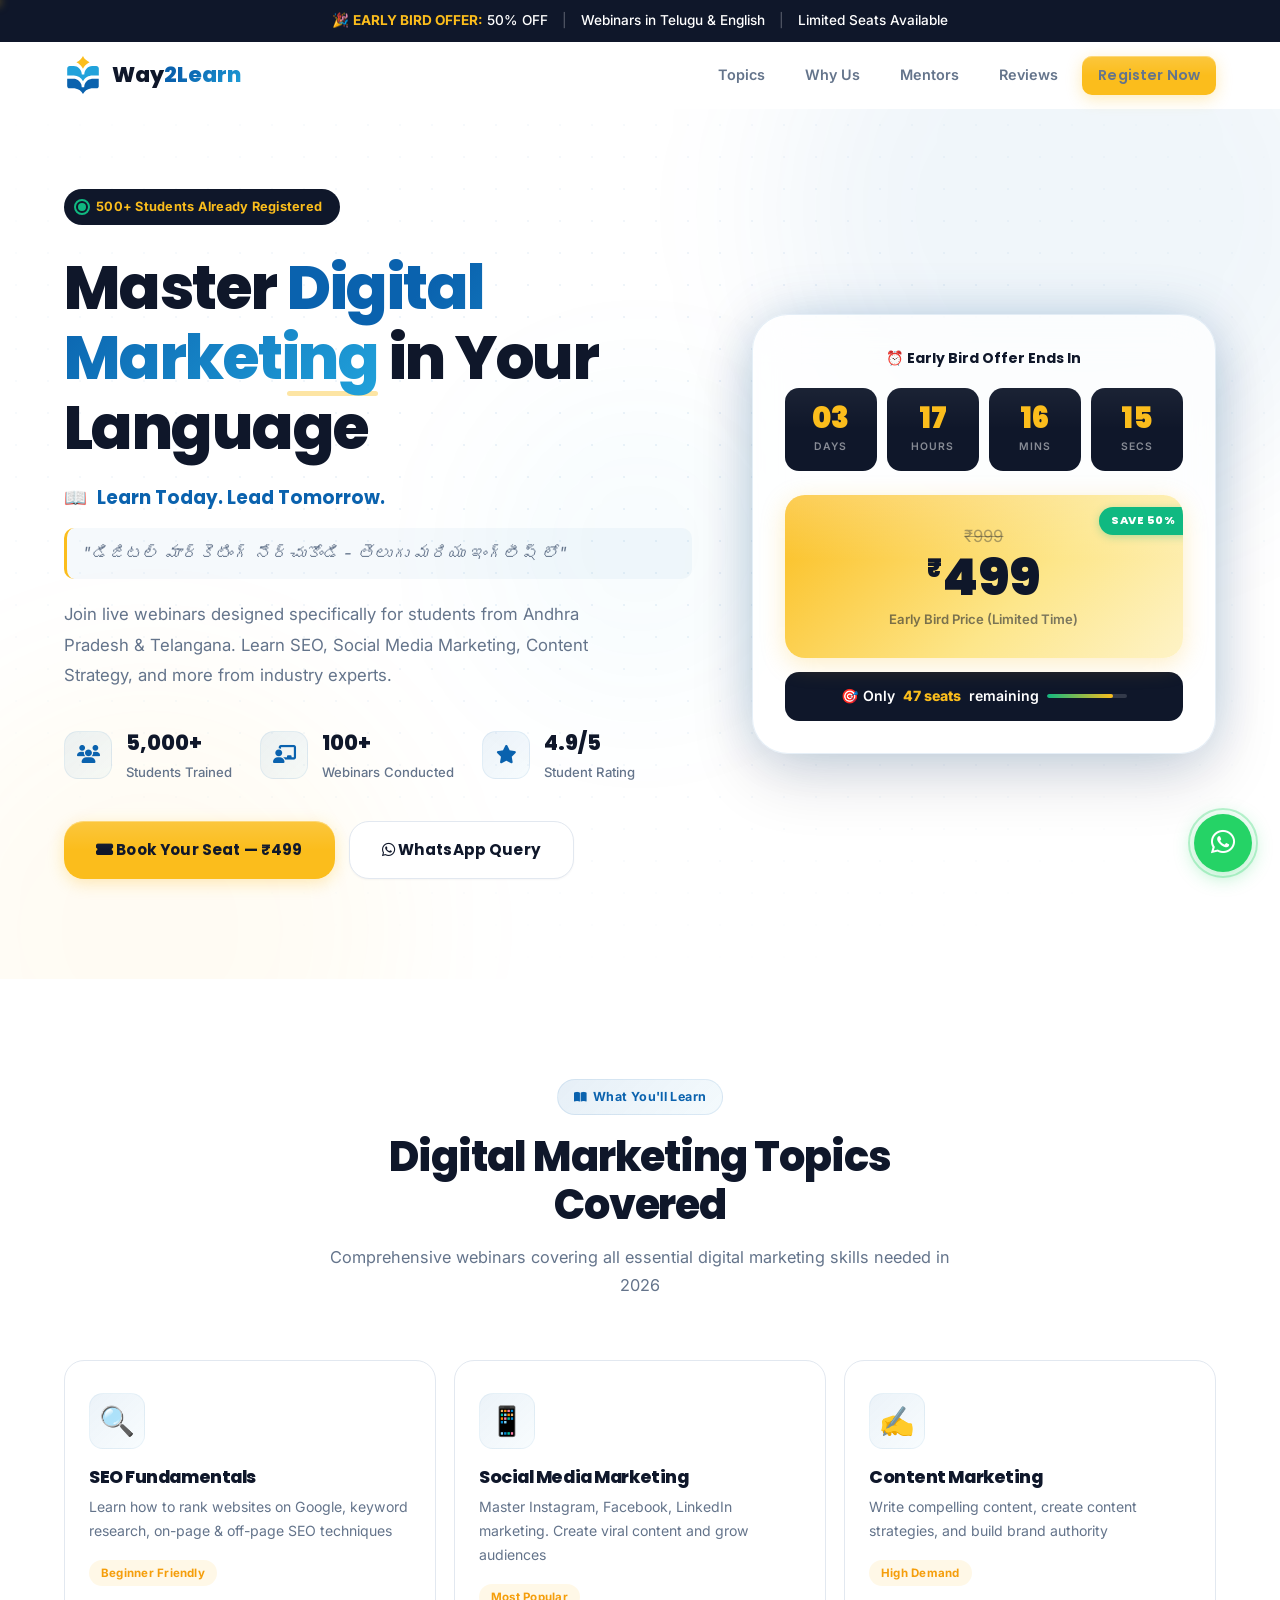
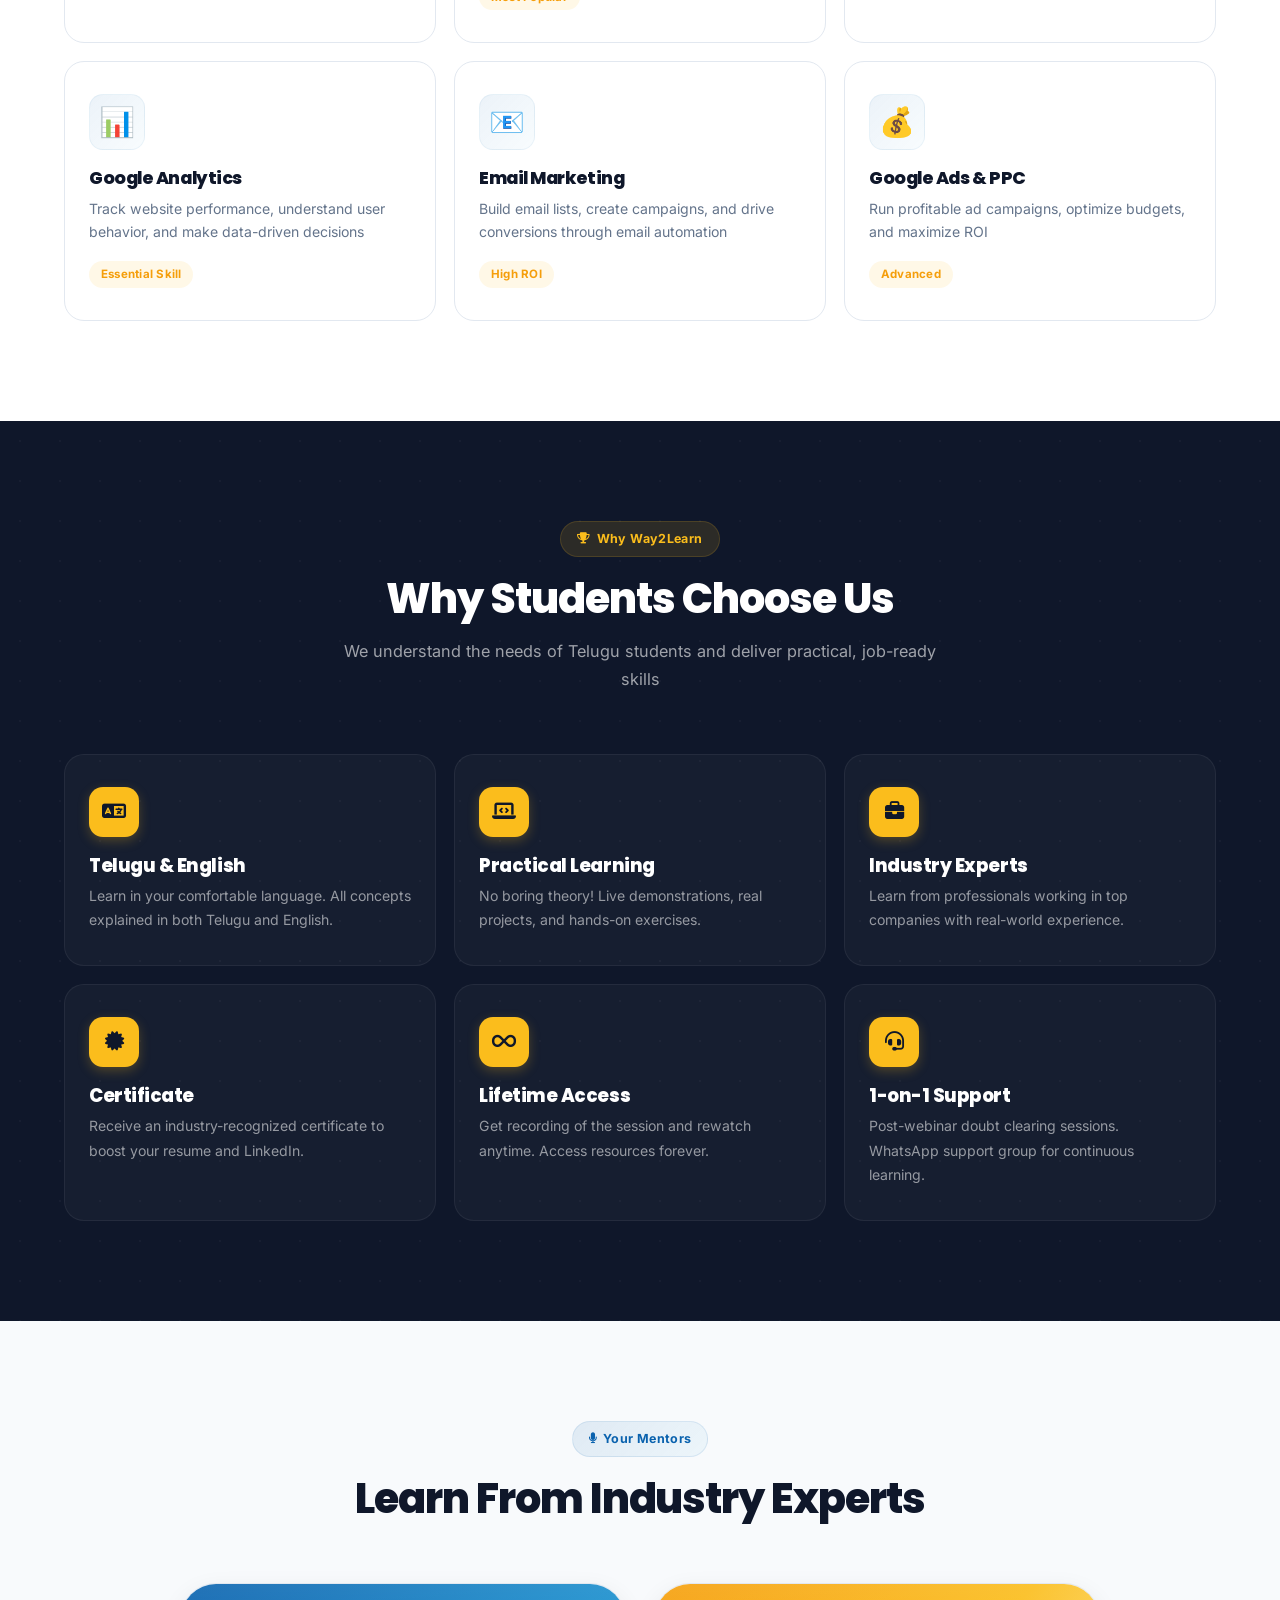
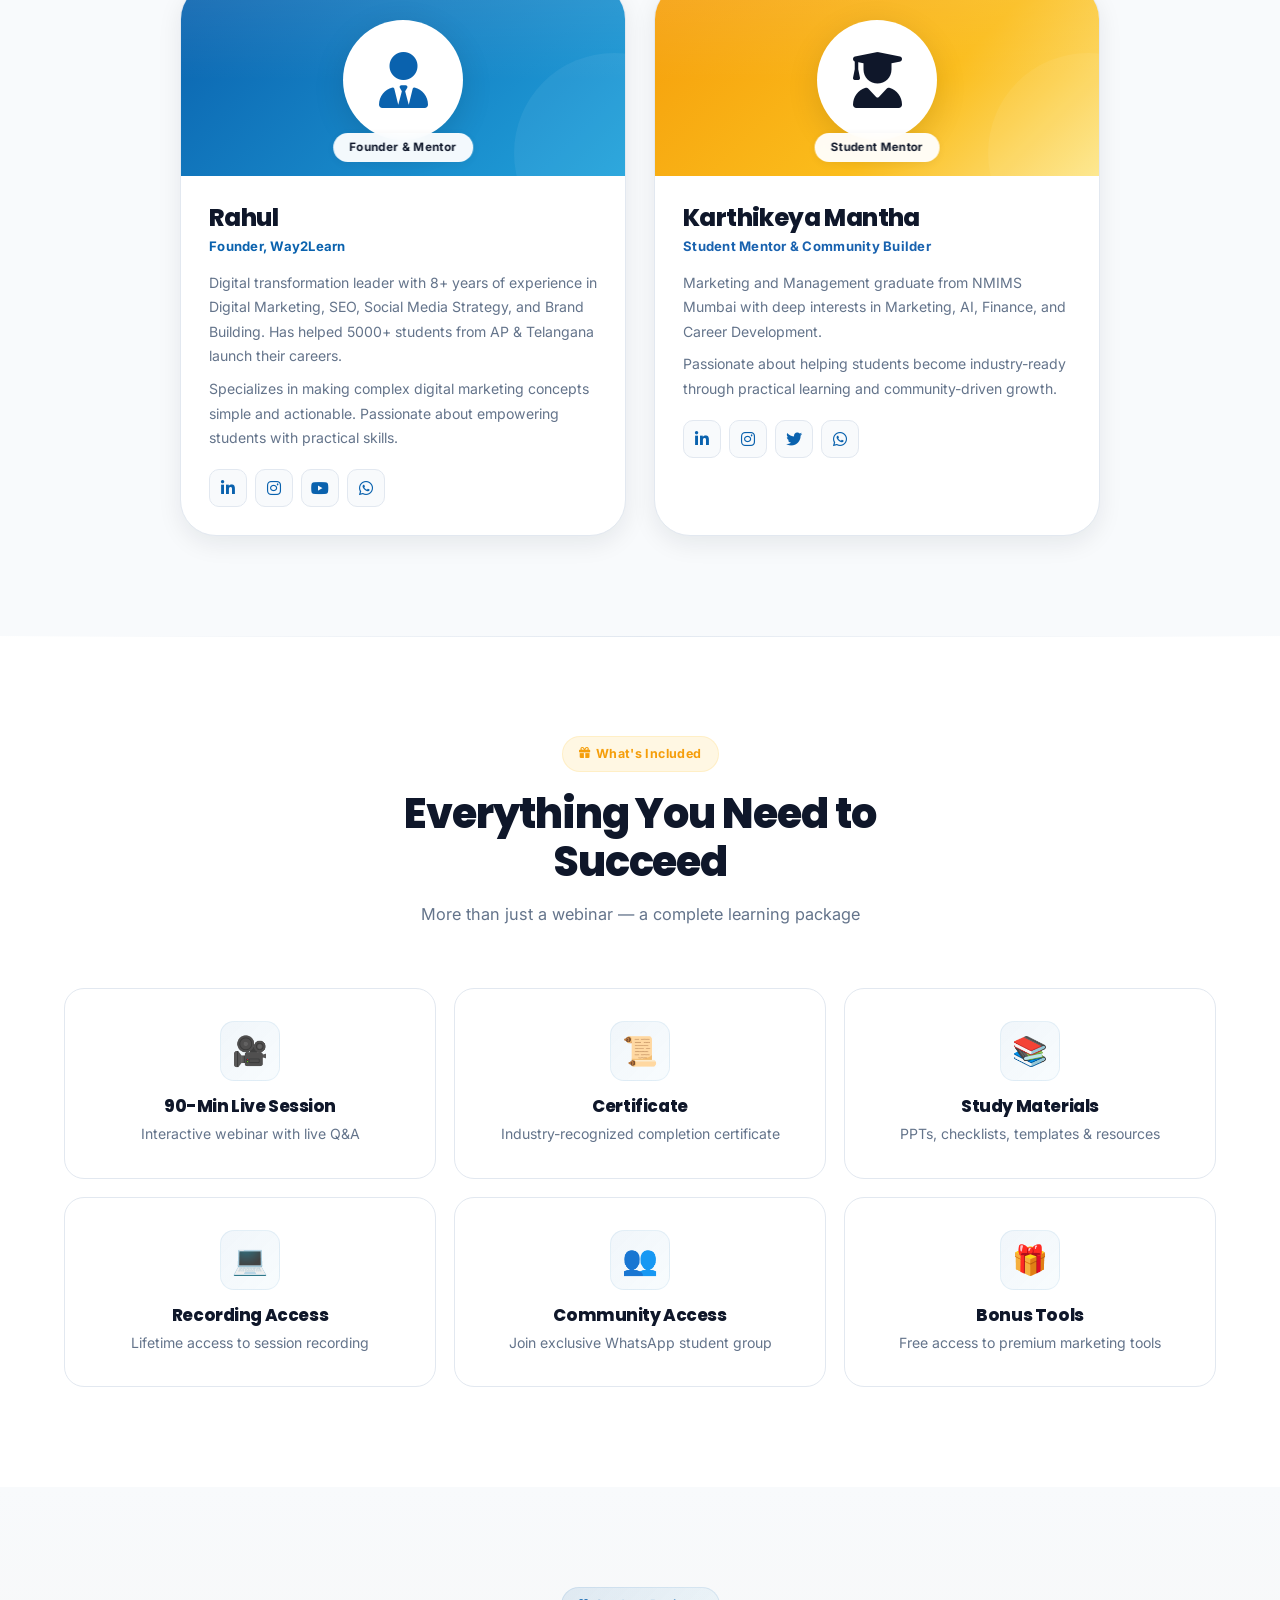
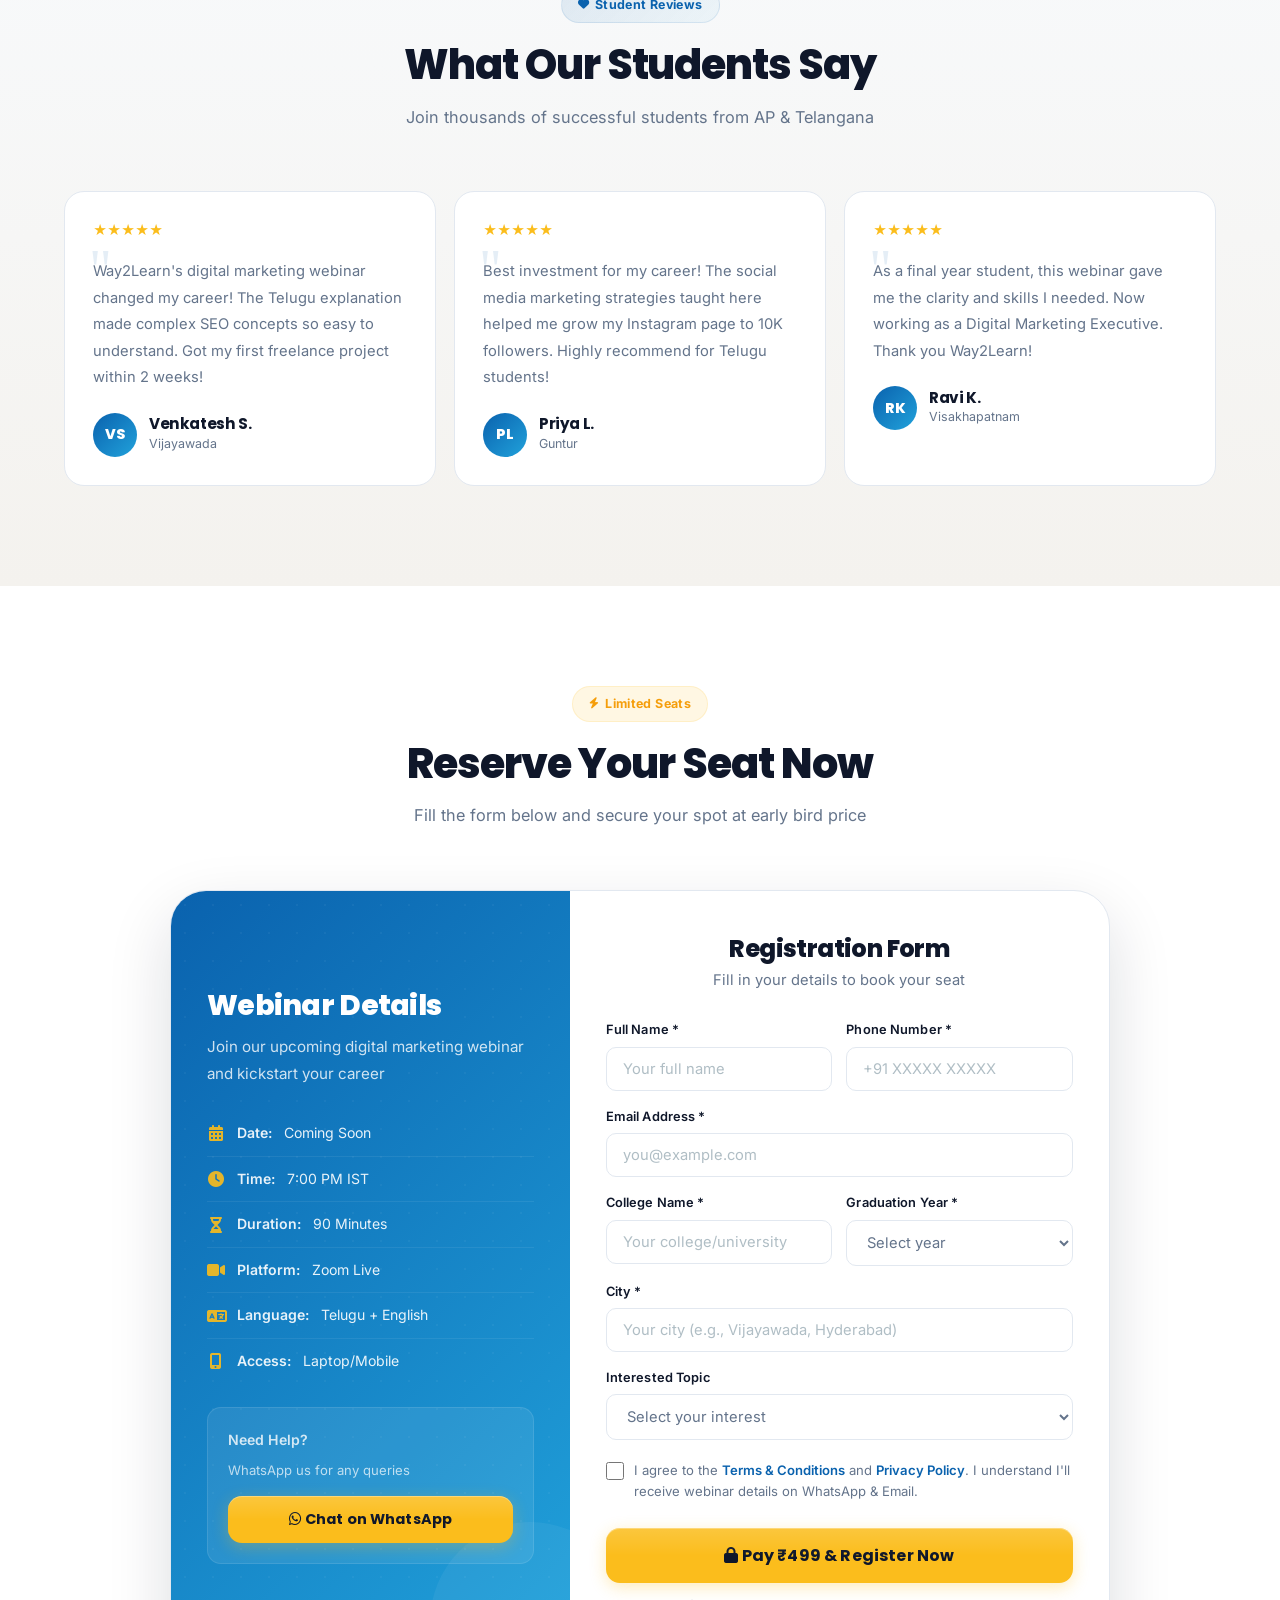
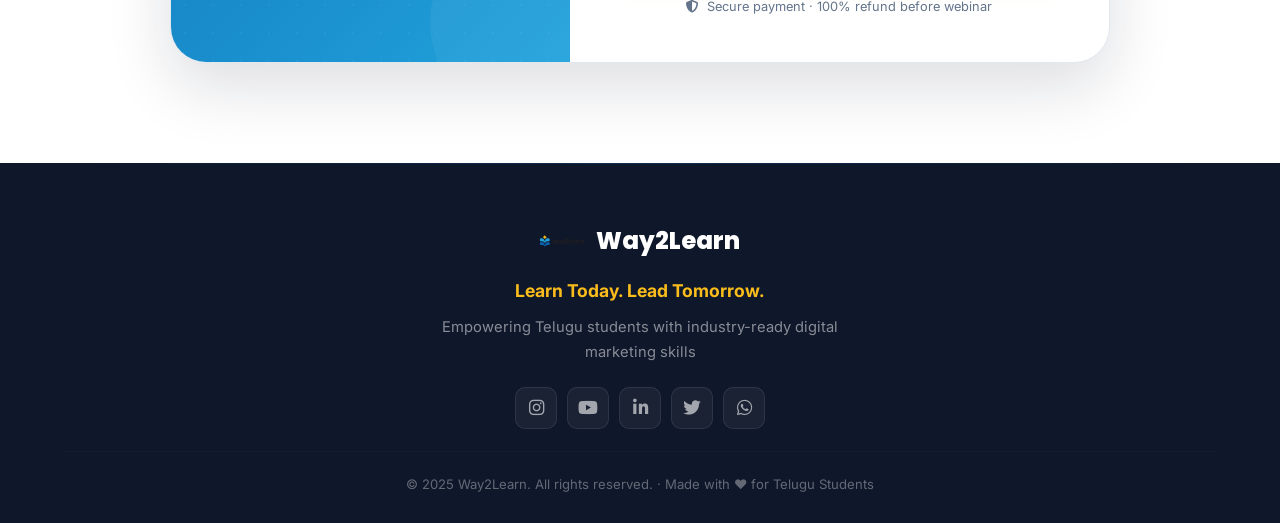
==== index.html @ 561dd55f "Initial commit: modularized Way2Learn landing page" ====
<!DOCTYPE html>
<html lang="en">
<head>
<meta charset="UTF-8" />
<meta name="viewport" content="width=device-width, initial-scale=1.0" />
<title>Way2Learn | Digital Marketing Masterclass - Learn Today. Lead Tomorrow.</title>
<meta name="description" content="Master Digital Marketing with live webinars in Telugu & English. SEO, Social Media, Content Strategy from industry experts. Join 5000+ students from AP & Telangana." />
<link rel="icon" type="image/svg+xml" href="data:image/svg+xml,%3Csvg xmlns='http://www.w3.org/2000/svg' viewBox='0 0 118.4 142.2'%3E%3Cdefs%3E%3Cstyle%3E.wl0{fill:%23fbbd1c}.wl1{fill:%230a62ae}.wl2{fill:%2321a2db}%3C/style%3E%3C/defs%3E%3Cpath class='wl2' d='M108.7,37.5c5.3,0,9.7,4.3,9.7,9.7v24.7c0,.5.1.8-.1,1.1s-.7.2-1.2.2h-21.9c-15.1-.2-28.8,8-36,21.3-6.8-12.7-19.7-20.8-34.1-21.2H1.7c-.5,0-1,.2-1.6,0v-26c0-5.3,4.3-9.7,9.7-9.7h14.8c7.4,0,14.3,3,19.8,7.9,6,5.5,9.7,13,10.1,21.1.2.9.2,1.6.1,2.5h9.4c-.2-8.2,2.8-15.9,8.2-21.8,5.6-5.9,13.2-9.7,21.4-9.7h15.1Z'/%3E%3Cpath class='wl1' d='M25.2,85.4H.7c-.5,0-.7.2-.7.6v27.1c0,0,0-.1,0-.2v-27.7h25c0,0,.1,0,.2,0Z'/%3E%3Cpath class='wl1' d='M35.8,87.7c-2.5-1-5.1-1.8-7.8-2.2,2.7.3,5.3,1.1,7.8,2.2Z'/%3E%3Cpath class='wl1' d='M43.5,92.6s0,0-.1-.1c0,0,0,0,0,0,0,0,0,0,0,0Z'/%3E%3Cpath class='wl1' d='M45.2,94.1c0,0-.1-.1-.2-.2,0,0,0,0,0,0,0,0,.1.1.2.2Z'/%3E%3Cpath class='wl1' d='M63.7,116.9h.1s0,0-.1,0Z'/%3E%3Cpath class='wl1' d='M73.2,94.1c-3.6,3.6-6.3,7.9-7.8,12.8-.9,3.1-1.4,6.1-1.5,9.2,0-8.4,3.3-16.3,9.3-22Z'/%3E%3Cpath class='wl1' d='M74.2,93.1c.2-.2.4-.4.7-.6-.5.5-.8,1-1.5,1.3.3-.3.5-.5.8-.7Z'/%3E%3Cpath class='wl1' d='M74.9,92.5c2.3-2,4.9-3.5,7.7-4.7-2.7,1.2-5.3,2.8-7.7,4.7Z'/%3E%3Cpath class='wl1' d='M91.7,85.4h1.4c-.9,0-1.8,0-2.7.2.4,0,.8-.1,1.3-.2Z'/%3E%3Cpath class='wl1' d='M118.3,113.1h0c-.1,4.4-3.7,7.9-8,7.9h-6.8s-9.2,0-9.2,0c0,0,0,0-.1,0h-.8s-.2,0-.2,0c-1.6,0-3.1.2-4.6.4h-.2c-.3,0-.6.1-.8.2-.1,0-.2,0-.3,0-11.9,2.2-22.1,9.6-28.1,20.5-6-10.9-16.3-18.3-28.1-20.5-.1,0-.2,0-.3,0-.3,0-.5,0-.8-.1h-.1c-1.5-.2-3-.4-4.6-.4h-.2s-.8,0-.8,0c0,0,0,0-.1,0h-9.2s-6.8,0-6.8,0c-4.4,0-7.9-3.5-8-7.8H0c0,0,0-27.2,0-27.2,0-.4.2-.7.7-.7h24.5c.9,0,1.8.1,2.7.2,2.7.4,5.3,1.1,7.8,2.2,2.7,1.2,5.3,2.8,7.6,4.7,0,0,0,0,.1.1.5.5.8,1,1.5,1.3,0,0,.1.1.2.2,3.5,3.6,6.3,7.9,7.8,12.8.9,3.1,1.4,6.1,1.5,9.2,0,.3,0,.5,0,.8h0s4.7,0,4.7,0h4.5c0,0,.1,0,.1,0h0s0,0,0,0c0-.3,0-.5,0-.8,0-3.2.6-6.2,1.5-9.2,1.5-4.9,4.2-9.2,7.8-12.8,0,0,.1-.1.2-.2.6-.3,1-.8,1.5-1.3,0,0,0,0,0,0,0,0,0,0,0,0,2.4-1.9,4.9-3.5,7.7-4.7,2.5-1,5.1-1.8,7.8-2.2,0,0,0,0,0,0,.9-.1,1.8-.2,2.7-.2h24.5c.5,0,.7.2.7.6v27.1Z'/%3E%3Cpath class='wl1' d='M26.7,85.4c.4,0,.9.1,1.3.2-.9-.1-1.8-.2-2.7-.2h1.4Z'/%3E%3Cpath class='wl1' d='M35.8,87.7c2.7,1.2,5.3,2.7,7.6,4.7-2.3-1.9-4.9-3.5-7.6-4.7Z'/%3E%3Cpath class='wl1' d='M44.2,93.1c.3.2.5.5.8.7-.6-.3-.9-.8-1.5-1.3.2.2.4.4.6.6Z'/%3E%3Cpath class='wl1' d='M54.5,116.1c0-3.2-.6-6.2-1.5-9.2-1.5-4.9-4.2-9.2-7.8-12.8,6,5.8,9.3,13.7,9.3,22Z'/%3E%3Cpath class='wl1' d='M63.9,116.9h0c0-.3,0-.5,0-.8,0,.3,0,.5,0,.8Z'/%3E%3Cpath class='wl1' d='M73.4,93.9c0,0-.1.1-.2.2,0,0,.1-.1.2-.2,0,0,0,0,0,0Z'/%3E%3Cpath class='wl1' d='M90.4,85.6c-2.7.4-5.4,1.1-7.8,2.2,2.5-1.1,5.1-1.9,7.8-2.2Z'/%3E%3Cpath class='wl1' d='M118.3,85.3v27.7c0,0,0,.1,0,.2v-27.1c0-.4-.2-.7-.7-.7h-24.5c0,0,.1,0,.2,0h25Z'/%3E%3Cpath class='wl0' d='M59.2,47.4c-2.3-4.1-4.6-7.7-7.5-11l-4.1-4.1c-2.5-2.1-4.9-4.1-7.8-5.7l-5.3-2.9c11-5.3,19.1-12.9,24.7-23.7l2.4,4.3c1.3,2.4,2.9,4.7,4.9,6.6l4.5,4.5c3.4,3,7.1,5.2,10.9,7.3l2,1.1c-6.4,2.9-12.1,6.9-16.9,12-3.1,3.5-5.6,7.1-7.8,11.6Z'/%3E%3C/svg%3E" />
<link rel="preconnect" href="https://fonts.googleapis.com" />
<link rel="preconnect" href="https://fonts.gstatic.com" crossorigin />
<link href="https://fonts.googleapis.com/css2?family=Inter:wght@400;500;600;700&family=Poppins:wght@600;700;800;900&display=swap" rel="stylesheet" />
<link rel="stylesheet" href="https://cdnjs.cloudflare.com/ajax/libs/font-awesome/6.4.0/css/all.min.css" />
<link rel="stylesheet" href="style.css" />
<script src="app.js" defer></script>
</head>
<body>

<!-- Scroll Progress -->
<div class="scroll-progress" id="scrollProgress"></div>

<!-- Announcement Bar -->
<div class="announcement">
  🎉 <strong>EARLY BIRD OFFER:</strong> 50% OFF <span class="sep">|</span> Webinars in Telugu & English <span class="sep">|</span> Limited Seats Available
</div>

<!-- Navigation -->
<nav class="navbar" id="navbar">
  <div class="nav-inner">
    <a href="#" class="logo">
      <svg class="logo-icon" viewBox="0 0 118.4 142.2" xmlns="http://www.w3.org/2000/svg">
        <defs><style>.wl-i{fill:#21a2db}.wl-j{fill:#0a62ae}.wl-k{fill:#fbbd1c}</style></defs>
        <path class="wl-i" d="M108.7,37.5c5.3,0,9.7,4.3,9.7,9.7v24.7c0,.5.1.8-.1,1.1s-.7.2-1.2.2h-21.9c-15.1-.2-28.8,8-36,21.3-6.8-12.7-19.7-20.8-34.1-21.2H1.7c-.5,0-1,.2-1.6,0v-26c0-5.3,4.3-9.7,9.7-9.7h14.8c7.4,0,14.3,3,19.8,7.9,6,5.5,9.7,13,10.1,21.1.2.9.2,1.6.1,2.5h9.4c-.2-8.2,2.8-15.9,8.2-21.8,5.6-5.9,13.2-9.7,21.4-9.7h15.1Z"/>
        <path class="wl-j" d="M25.2,85.4H.7c-.5,0-.7.2-.7.6v27.1c0,0,0-.1,0-.2v-27.7h25c0,0,.1,0,.2,0Z"/>
        <path class="wl-j" d="M35.8,87.7c-2.5-1-5.1-1.8-7.8-2.2,2.7.3,5.3,1.1,7.8,2.2Z"/>
        <path class="wl-j" d="M43.5,92.6s0,0-.1-.1c0,0,0,0,0,0,0,0,0,0,0,0Z"/>
        <path class="wl-j" d="M45.2,94.1c0,0-.1-.1-.2-.2,0,0,0,0,0,0,0,0,.1.1.2.2Z"/>
        <path class="wl-j" d="M63.7,116.9h.1s0,0-.1,0Z"/>
        <path class="wl-j" d="M73.2,94.1c-3.6,3.6-6.3,7.9-7.8,12.8-.9,3.1-1.4,6.1-1.5,9.2,0-8.4,3.3-16.3,9.3-22Z"/>
        <path class="wl-j" d="M74.2,93.1c.2-.2.4-.4.7-.6-.5.5-.8,1-1.5,1.3.3-.3.5-.5.8-.7Z"/>
        <path class="wl-j" d="M74.9,92.5c2.3-2,4.9-3.5,7.7-4.7-2.7,1.2-5.3,2.8-7.7,4.7Z"/>
        <path class="wl-j" d="M91.7,85.4h1.4c-.9,0-1.8,0-2.7.2.4,0,.8-.1,1.3-.2Z"/>
        <path class="wl-j" d="M118.3,113.1h0c-.1,4.4-3.7,7.9-8,7.9h-6.8s-9.2,0-9.2,0c0,0,0,0-.1,0h-.8s-.2,0-.2,0c-1.6,0-3.1.2-4.6.4h-.2c-.3,0-.6.1-.8.2-.1,0-.2,0-.3,0-11.9,2.2-22.1,9.6-28.1,20.5-6-10.9-16.3-18.3-28.1-20.5-.1,0-.2,0-.3,0-.3,0-.5,0-.8-.1h-.1c-1.5-.2-3-.4-4.6-.4h-.2s-.8,0-.8,0c0,0,0,0-.1,0h-9.2s-6.8,0-6.8,0c-4.4,0-7.9-3.5-8-7.8H0c0,0,0-27.2,0-27.2,0-.4.2-.7.7-.7h24.5c.9,0,1.8.1,2.7.2,2.7.4,5.3,1.1,7.8,2.2,2.7,1.2,5.3,2.8,7.6,4.7,0,0,0,0,.1.1.5.5.8,1,1.5,1.3,0,0,.1.1.2.2,3.5,3.6,6.3,7.9,7.8,12.8.9,3.1,1.4,6.1,1.5,9.2,0,.3,0,.5,0,.8h0s4.7,0,4.7,0h4.5c0,0,.1,0,.1,0h0s0,0,0,0c0-.3,0-.5,0-.8,0-3.2.6-6.2,1.5-9.2,1.5-4.9,4.2-9.2,7.8-12.8,0,0,.1-.1.2-.2.6-.3,1-.8,1.5-1.3,0,0,0,0,0,0,0,0,0,0,0,0,2.4-1.9,4.9-3.5,7.7-4.7,2.5-1,5.1-1.8,7.8-2.2,0,0,0,0,0,0,.9-.1,1.8-.2,2.7-.2h24.5c.5,0,.7.2.7.6v27.1Z"/>
        <path class="wl-j" d="M26.7,85.4c.4,0,.9.1,1.3.2-.9-.1-1.8-.2-2.7-.2h1.4Z"/>
        <path class="wl-j" d="M35.8,87.7c2.7,1.2,5.3,2.7,7.6,4.7-2.3-1.9-4.9-3.5-7.6-4.7Z"/>
        <path class="wl-j" d="M44.2,93.1c.3.2.5.5.8.7-.6-.3-.9-.8-1.5-1.3.2.2.4.4.6.6Z"/>
        <path class="wl-j" d="M54.5,116.1c0-3.2-.6-6.2-1.5-9.2-1.5-4.9-4.2-9.2-7.8-12.8,6,5.8,9.3,13.7,9.3,22Z"/>
        <path class="wl-j" d="M63.9,116.9h0c0-.3,0-.5,0-.8,0,.3,0,.5,0,.8Z"/>
        <path class="wl-j" d="M73.4,93.9c0,0-.1.1-.2.2,0,0,.1-.1.2-.2,0,0,0,0,0,0Z"/>
        <path class="wl-j" d="M90.4,85.6c-2.7.4-5.4,1.1-7.8,2.2,2.5-1.1,5.1-1.9,7.8-2.2Z"/>
        <path class="wl-j" d="M118.3,85.3v27.7c0,0,0,.1,0,.2v-27.1c0-.4-.2-.7-.7-.7h-24.5c0,0,.1,0,.2,0h25Z"/>
        <path class="wl-k" d="M59.2,47.4c-2.3-4.1-4.6-7.7-7.5-11l-4.1-4.1c-2.5-2.1-4.9-4.1-7.8-5.7l-5.3-2.9c11-5.3,19.1-12.9,24.7-23.7l2.4,4.3c1.3,2.4,2.9,4.7,4.9,6.6l4.5,4.5c3.4,3,7.1,5.2,10.9,7.3l2,1.1c-6.4,2.9-12.1,6.9-16.9,12-3.1,3.5-5.6,7.1-7.8,11.6Z"/>
      </svg>
      <div class="logo-text">Way<span>2Learn</span></div>
    </a>
    <ul class="nav-links" id="navLinks">
      <li><a href="#topics">Topics</a></li>
      <li><a href="#why">Why Us</a></li>
      <li><a href="#speakers">Mentors</a></li>
      <li><a href="#testimonials">Reviews</a></li>
      <li><a href="#register" class="btn btn-accent"><span>Register Now</span></a></li>
    </ul>
    <button class="menu-toggle" id="menuToggle" aria-label="Toggle menu">☰</button>
  </div>
</nav>

<!-- Hero -->
<header class="hero">
  <div class="hero-bg">
    <div class="orb orb-1"></div>
    <div class="orb orb-2"></div>
    <div class="orb orb-3"></div>
    <div class="dot-pattern"></div>
  </div>
  <div class="container">
    <div class="hero-grid">
      <div>
        <div class="hero-badge">
          <span class="pulse-dot"></span>
          500+ Students Already Registered
        </div>
        <h1>Master <span class="highlight">Digital Marketing</span> in Your Language</h1>
        <div class="hero-tagline">
          <span>📖</span> Learn Today. Lead Tomorrow.
        </div>
        <p class="hero-telugu">"డిజిటల్ మార్కెటింగ్ నేర్చుకోండి - తెలుగు మరియు ఇంగ్లీష్ లో"</p>
        <p class="hero-description">Join live webinars designed specifically for students from Andhra Pradesh & Telangana. Learn SEO, Social Media Marketing, Content Strategy, and more from industry experts.</p>

        <div class="hero-stats">
          <div class="stat-item">
            <div class="stat-icon"><i class="fas fa-users"></i></div>
            <div class="stat-text">
              <strong data-count="5000">0</strong>
              <span>Students Trained</span>
            </div>
          </div>
          <div class="stat-item">
            <div class="stat-icon"><i class="fas fa-chalkboard-teacher"></i></div>
            <div class="stat-text">
              <strong data-count="100">0</strong>
              <span>Webinars Conducted</span>
            </div>
          </div>
          <div class="stat-item">
            <div class="stat-icon"><i class="fas fa-star"></i></div>
            <div class="stat-text">
              <strong>4.9/5</strong>
              <span>Student Rating</span>
            </div>
          </div>
        </div>

        <div class="hero-cta">
          <a href="#register" class="btn btn-accent btn-large">
            <span><i class="fas fa-ticket-alt"></i> Book Your Seat — ₹499</span>
          </a>
          <a href="https://wa.me/91XXXXXXXXXX" class="btn btn-outline btn-large" target="_blank">
            <span><i class="fab fa-whatsapp"></i> WhatsApp Query</span>
          </a>
        </div>
      </div>

      <div class="hero-card fade-scale">
        <div class="countdown-label">⏰ Early Bird Offer Ends In</div>
        <div class="countdown" id="countdown">
          <div class="count-box"><div class="count-num" id="days">00</div><div class="count-label">Days</div></div>
          <div class="count-box"><div class="count-num" id="hours">00</div><div class="count-label">Hours</div></div>
          <div class="count-box"><div class="count-num" id="minutes">00</div><div class="count-label">Mins</div></div>
          <div class="count-box"><div class="count-num" id="seconds">00</div><div class="count-label">Secs</div></div>
        </div>

        <div class="pricing-box">
          <div class="save-badge">SAVE 50%</div>
          <div class="price-original">₹999</div>
          <div class="price-current"><span>₹</span>499</div>
          <div class="price-label">Early Bird Price (Limited Time)</div>
        </div>

        <div class="spots">
          🎯 Only <strong>47 seats</strong> remaining
          <div class="seat-bar"><div class="seat-bar-fill"></div></div>
        </div>
      </div>
    </div>
  </div>
</header>

<!-- Topics -->
<section class="section topics-section" id="topics">
  <div class="container">
    <div class="section-header fade-up">
      <div class="section-badge"><i class="fas fa-book-open" style="font-size:0.7rem"></i> What You'll Learn</div>
      <h2>Digital Marketing Topics Covered</h2>
      <p>Comprehensive webinars covering all essential digital marketing skills needed in 2026</p>
    </div>

    <div class="topics-grid">
      <div class="topic-card fade-up">
        <div class="topic-icon">🔍</div>
        <h3>SEO Fundamentals</h3>
        <p>Learn how to rank websites on Google, keyword research, on-page & off-page SEO techniques</p>
        <span class="topic-tag">Beginner Friendly</span>
      </div>
      <div class="topic-card fade-up">
        <div class="topic-icon">📱</div>
        <h3>Social Media Marketing</h3>
        <p>Master Instagram, Facebook, LinkedIn marketing. Create viral content and grow audiences</p>
        <span class="topic-tag">Most Popular</span>
      </div>
      <div class="topic-card fade-up">
        <div class="topic-icon">✍️</div>
        <h3>Content Marketing</h3>
        <p>Write compelling content, create content strategies, and build brand authority</p>
        <span class="topic-tag">High Demand</span>
      </div>
      <div class="topic-card fade-up">
        <div class="topic-icon">📊</div>
        <h3>Google Analytics</h3>
        <p>Track website performance, understand user behavior, and make data-driven decisions</p>
        <span class="topic-tag">Essential Skill</span>
      </div>
      <div class="topic-card fade-up">
        <div class="topic-icon">📧</div>
        <h3>Email Marketing</h3>
        <p>Build email lists, create campaigns, and drive conversions through email automation</p>
        <span class="topic-tag">High ROI</span>
      </div>
      <div class="topic-card fade-up">
        <div class="topic-icon">💰</div>
        <h3>Google Ads & PPC</h3>
        <p>Run profitable ad campaigns, optimize budgets, and maximize ROI</p>
        <span class="topic-tag">Advanced</span>
      </div>
    </div>
  </div>
</section>

<!-- Why -->
<section class="section why-section" id="why">
  <div class="container">
    <div class="section-header fade-up">
      <div class="section-badge" style="background:rgba(251,189,28,0.12);color:var(--accent);border-color:rgba(251,189,28,0.15)">
        <i class="fas fa-trophy" style="font-size:0.7rem"></i> Why Way2Learn
      </div>
      <h2>Why Students Choose Us</h2>
      <p>We understand the needs of Telugu students and deliver practical, job-ready skills</p>
    </div>

    <div class="why-grid">
      <div class="why-card fade-up">
        <div class="why-icon"><i class="fas fa-language"></i></div>
        <h3>Telugu & English</h3>
        <p>Learn in your comfortable language. All concepts explained in both Telugu and English.</p>
      </div>
      <div class="why-card fade-up">
        <div class="why-icon"><i class="fas fa-laptop-code"></i></div>
        <h3>Practical Learning</h3>
        <p>No boring theory! Live demonstrations, real projects, and hands-on exercises.</p>
      </div>
      <div class="why-card fade-up">
        <div class="why-icon"><i class="fas fa-briefcase"></i></div>
        <h3>Industry Experts</h3>
        <p>Learn from professionals working in top companies with real-world experience.</p>
      </div>
      <div class="why-card fade-up">
        <div class="why-icon"><i class="fas fa-certificate"></i></div>
        <h3>Certificate</h3>
        <p>Receive an industry-recognized certificate to boost your resume and LinkedIn.</p>
      </div>
      <div class="why-card fade-up">
        <div class="why-icon"><i class="fas fa-infinity"></i></div>
        <h3>Lifetime Access</h3>
        <p>Get recording of the session and rewatch anytime. Access resources forever.</p>
      </div>
      <div class="why-card fade-up">
        <div class="why-icon"><i class="fas fa-headset"></i></div>
        <h3>1-on-1 Support</h3>
        <p>Post-webinar doubt clearing sessions. WhatsApp support group for continuous learning.</p>
      </div>
    </div>
  </div>
</section>

<!-- Speakers -->
<section class="section speaker-section" id="speakers">
  <div class="container">
    <div class="section-header fade-up">
      <div class="section-badge"><i class="fas fa-microphone" style="font-size:0.7rem"></i> Your Mentors</div>
      <h2>Learn From Industry Experts</h2>
    </div>

    <div class="speakers-grid">
      <div class="speaker-card fade-up">
        <div class="speaker-image">
          <div class="speaker-avatar"><i class="fas fa-user-tie"></i></div>
          <div class="speaker-badge">Founder & Mentor</div>
        </div>
        <div class="speaker-info">
          <h3>Rahul</h3>
          <div class="speaker-role">Founder, Way2Learn</div>
          <p class="speaker-bio">Digital transformation leader with 8+ years of experience in Digital Marketing, SEO, Social Media Strategy, and Brand Building. Has helped 5000+ students from AP & Telangana launch their careers.</p>
          <p class="speaker-bio">Specializes in making complex digital marketing concepts simple and actionable. Passionate about empowering students with practical skills.</p>
          <div class="speaker-social">
            <a href="#" aria-label="LinkedIn"><i class="fab fa-linkedin-in"></i></a>
            <a href="#" aria-label="Instagram"><i class="fab fa-instagram"></i></a>
            <a href="#" aria-label="YouTube"><i class="fab fa-youtube"></i></a>
            <a href="https://wa.me/91XXXXXXXXXX" aria-label="WhatsApp"><i class="fab fa-whatsapp"></i></a>
          </div>
        </div>
      </div>

      <div class="speaker-card fade-up">
        <div class="speaker-image">
          <div class="speaker-avatar"><i class="fas fa-user-graduate"></i></div>
          <div class="speaker-badge">Student Mentor</div>
        </div>
        <div class="speaker-info">
          <h3>Karthikeya Mantha</h3>
          <div class="speaker-role">Student Mentor & Community Builder</div>
          <p class="speaker-bio">Marketing and Management graduate from NMIMS Mumbai with deep interests in Marketing, AI, Finance, and Career Development.</p>
          <p class="speaker-bio">Passionate about helping students become industry-ready through practical learning and community-driven growth.</p>
          <div class="speaker-social">
            <a href="#" aria-label="LinkedIn"><i class="fab fa-linkedin-in"></i></a>
            <a href="#" aria-label="Instagram"><i class="fab fa-instagram"></i></a>
            <a href="#" aria-label="Twitter"><i class="fab fa-twitter"></i></a>
            <a href="https://wa.me/91XXXXXXXXXX" aria-label="WhatsApp"><i class="fab fa-whatsapp"></i></a>
          </div>
        </div>
      </div>
    </div>
  </div>
</section>

<!-- Benefits -->
<section class="section benefits-section">
  <div class="container">
    <div class="section-header fade-up">
      <div class="section-badge" style="background:rgba(251,189,28,0.12);color:var(--accent-dark);border-color:rgba(251,189,28,0.15)">
        <i class="fas fa-gift" style="font-size:0.7rem"></i> What's Included
      </div>
      <h2>Everything You Need to Succeed</h2>
      <p>More than just a webinar — a complete learning package</p>
    </div>

    <div class="benefits-grid">
      <div class="benefit-card fade-up">
        <div class="benefit-icon">🎥</div>
        <h3>90-Min Live Session</h3>
        <p>Interactive webinar with live Q&A</p>
      </div>
      <div class="benefit-card fade-up">
        <div class="benefit-icon">📜</div>
        <h3>Certificate</h3>
        <p>Industry-recognized completion certificate</p>
      </div>
      <div class="benefit-card fade-up">
        <div class="benefit-icon">📚</div>
        <h3>Study Materials</h3>
        <p>PPTs, checklists, templates & resources</p>
      </div>
      <div class="benefit-card fade-up">
        <div class="benefit-icon">💻</div>
        <h3>Recording Access</h3>
        <p>Lifetime access to session recording</p>
      </div>
      <div class="benefit-card fade-up">
        <div class="benefit-icon">👥</div>
        <h3>Community Access</h3>
        <p>Join exclusive WhatsApp student group</p>
      </div>
      <div class="benefit-card fade-up">
        <div class="benefit-icon">🎁</div>
        <h3>Bonus Tools</h3>
        <p>Free access to premium marketing tools</p>
      </div>
    </div>
  </div>
</section>

<!-- Testimonials -->
<section class="section testimonials-section" id="testimonials">
  <div class="container">
    <div class="section-header fade-up">
      <div class="section-badge"><i class="fas fa-heart" style="font-size:0.7rem"></i> Student Reviews</div>
      <h2>What Our Students Say</h2>
      <p>Join thousands of successful students from AP & Telangana</p>
    </div>

    <div class="testimonials-grid">
      <div class="testimonial-card fade-up">
        <div class="testimonial-stars">★★★★★</div>
        <p class="testimonial-text">Way2Learn's digital marketing webinar changed my career! The Telugu explanation made complex SEO concepts so easy to understand. Got my first freelance project within 2 weeks!</p>
        <div class="testimonial-author">
          <div class="author-avatar">VS</div>
          <div class="author-info">
            <h4>Venkatesh S.</h4>
            <p>Vijayawada</p>
          </div>
        </div>
      </div>
      <div class="testimonial-card fade-up">
        <div class="testimonial-stars">★★★★★</div>
        <p class="testimonial-text">Best investment for my career! The social media marketing strategies taught here helped me grow my Instagram page to 10K followers. Highly recommend for Telugu students!</p>
        <div class="testimonial-author">
          <div class="author-avatar">PL</div>
          <div class="author-info">
            <h4>Priya L.</h4>
            <p>Guntur</p>
          </div>
        </div>
      </div>
      <div class="testimonial-card fade-up">
        <div class="testimonial-stars">★★★★★</div>
        <p class="testimonial-text">As a final year student, this webinar gave me the clarity and skills I needed. Now working as a Digital Marketing Executive. Thank you Way2Learn!</p>
        <div class="testimonial-author">
          <div class="author-avatar">RK</div>
          <div class="author-info">
            <h4>Ravi K.</h4>
            <p>Visakhapatnam</p>
          </div>
        </div>
      </div>
    </div>
  </div>
</section>

<!-- Registration -->
<section class="section register-section" id="register">
  <div class="container">
    <div class="section-header fade-up">
      <div class="section-badge" style="background:rgba(251,189,28,0.12);color:var(--accent-dark);border-color:rgba(251,189,28,0.15)">
        <i class="fas fa-bolt" style="font-size:0.7rem"></i> Limited Seats
      </div>
      <h2>Reserve Your Seat Now</h2>
      <p>Fill the form below and secure your spot at early bird price</p>
    </div>

    <div class="register-wrapper fade-scale">
      <div class="register-info">
        <h3>Webinar Details</h3>
        <p>Join our upcoming digital marketing webinar and kickstart your career</p>

        <ul class="info-list">
          <li><i class="fas fa-calendar-alt"></i> <strong>Date:</strong> Coming Soon</li>
          <li><i class="fas fa-clock"></i> <strong>Time:</strong> 7:00 PM IST</li>
          <li><i class="fas fa-hourglass-half"></i> <strong>Duration:</strong> 90 Minutes</li>
          <li><i class="fas fa-video"></i> <strong>Platform:</strong> Zoom Live</li>
          <li><i class="fas fa-language"></i> <strong>Language:</strong> Telugu + English</li>
          <li><i class="fas fa-mobile-alt"></i> <strong>Access:</strong> Laptop/Mobile</li>
        </ul>

        <div style="background:rgba(255,255,255,0.08);padding:20px;border-radius:var(--radius-md);border:1px solid rgba(255,255,255,0.1)">
          <p style="font-size:0.88rem;margin-bottom:6px;font-weight:600">Need Help?</p>
          <p style="font-size:0.82rem;margin-bottom:14px;opacity:0.7">WhatsApp us for any queries</p>
          <a href="https://wa.me/91XXXXXXXXXX" class="btn btn-accent" style="width:100%" target="_blank">
            <span><i class="fab fa-whatsapp"></i> Chat on WhatsApp</span>
          </a>
        </div>
      </div>

      <div class="register-form-container">
        <div class="form-header">
          <h3>Registration Form</h3>
          <p>Fill in your details to book your seat</p>
        </div>

        <form id="registerForm" novalidate>
          <div class="form-row">
            <div class="form-group">
              <label for="firstName">Full Name *</label>
              <input type="text" id="firstName" name="firstName" placeholder="Your full name" required />
              <div class="error-msg">Please enter your name</div>
            </div>
            <div class="form-group">
              <label for="phone">Phone Number *</label>
              <input type="tel" id="phone" name="phone" placeholder="+91 XXXXX XXXXX" required />
              <div class="error-msg">Please enter valid phone number</div>
            </div>
          </div>

          <div class="form-group">
            <label for="email">Email Address *</label>
            <input type="email" id="email" name="email" placeholder="you@example.com" required />
            <div class="error-msg">Please enter valid email</div>
          </div>

          <div class="form-row">
            <div class="form-group">
              <label for="college">College Name *</label>
              <input type="text" id="college" name="college" placeholder="Your college/university" required />
              <div class="error-msg">Please enter college name</div>
            </div>
            <div class="form-group">
              <label for="gradYear">Graduation Year *</label>
              <select id="gradYear" name="gradYear" required>
                <option value="">Select year</option>
                <option value="2024">2024</option>
                <option value="2025">2025</option>
                <option value="2026">2026</option>
                <option value="2027">2027</option>
                <option value="2028">2028</option>
                <option value="Graduated">Already Graduated</option>
              </select>
              <div class="error-msg">Please select year</div>
            </div>
          </div>

          <div class="form-group">
            <label for="city">City *</label>
            <input type="text" id="city" name="city" placeholder="Your city (e.g., Vijayawada, Hyderabad)" required />
            <div class="error-msg">Please enter your city</div>
          </div>

          <div class="form-group">
            <label for="topic">Interested Topic</label>
            <select id="topic" name="topic">
              <option value="">Select your interest</option>
              <option value="seo">SEO & Content Marketing</option>
              <option value="social">Social Media Marketing</option>
              <option value="ads">Google Ads & PPC</option>
              <option value="complete">Complete Digital Marketing</option>
            </select>
          </div>

          <div class="checkbox-group">
            <input type="checkbox" id="terms" name="terms" required />
            <label for="terms">I agree to the <a href="#">Terms & Conditions</a> and <a href="#">Privacy Policy</a>. I understand I'll receive webinar details on WhatsApp & Email.</label>
          </div>
          <div class="error-msg" id="termsError">Please accept terms to continue</div>

          <button type="submit" class="btn btn-accent submit-btn">
            <span><i class="fas fa-lock"></i> Pay ₹499 & Register Now</span>
          </button>

          <p style="text-align:center;margin-top:14px;font-size:0.8rem;color:var(--text-light)">
            <i class="fas fa-shield-alt" style="margin-right:4px"></i> Secure payment · 100% refund before webinar
          </p>
        </form>

        <div class="success-message" id="successMessage">
          <div class="success-icon"><i class="fas fa-check"></i></div>
          <h3>Registration Successful! 🎉</h3>
          <p>Thank you for registering! You'll receive payment link and webinar details on WhatsApp & Email shortly.</p>

          <div class="next-steps">
            <h4>Next Steps:</h4>
            <ul style="list-style:none">
              <li><i class="fas fa-check-circle"></i> Complete payment via link</li>
              <li><i class="fas fa-check-circle"></i> Receive Zoom link & calendar invite</li>
              <li><i class="fas fa-check-circle"></i> Join WhatsApp community</li>
              <li><i class="fas fa-check-circle"></i> Attend live session</li>
            </ul>
          </div>

          <a href="https://wa.me/91XXXXXXXXXX" class="btn btn-primary" style="margin-top:22px" target="_blank">
            <span><i class="fab fa-whatsapp"></i> Join WhatsApp Group</span>
          </a>
        </div>
      </div>
    </div>
  </div>
</section>

<!-- Footer -->
<footer>
  <div class="container">
    <div class="footer-content">
      <div class="footer-logo">
        <svg class="footer-logo-icon" viewBox="0 0 544.2 142.2" xmlns="http://www.w3.org/2000/svg">
          <defs><style>.wl-f0{fill:#fbbd1c}.wl-f1{fill:#231f20}.wl-f2{fill:#0a62ae}.wl-f3{fill:#21a2db}</style></defs>
          <path class="wl-f3" d="M108.7,37.5c5.3,0,9.7,4.3,9.7,9.7v24.7c0,.5.1.8-.1,1.1s-.7.2-1.2.2h-21.9c-15.1-.2-28.8,8-36,21.3-6.8-12.7-19.7-20.8-34.1-21.2H1.7c-.5,0-1,.2-1.6,0v-26c0-5.3,4.3-9.7,9.7-9.7h14.8c7.4,0,14.3,3,19.8,7.9,6,5.5,9.7,13,10.1,21.1.2.9.2,1.6.1,2.5h9.4c-.2-8.2,2.8-15.9,8.2-21.8,5.6-5.9,13.2-9.7,21.4-9.7h15.1Z"/>
          <path class="wl-f2" d="M25.2,85.4H.7c-.5,0-.7.2-.7.6v27.1c0,0,0-.1,0-.2v-27.7h25c0,0,.1,0,.2,0Z"/>
          <path class="wl-f2" d="M35.8,87.7c-2.5-1-5.1-1.8-7.8-2.2,2.7.3,5.3,1.1,7.8,2.2Z"/>
          <path class="wl-f2" d="M43.5,92.6s0,0-.1-.1c0,0,0,0,0,0,0,0,0,0,0,0Z"/>
          <path class="wl-f2" d="M45.2,94.1c0,0-.1-.1-.2-.2,0,0,0,0,0,0,0,0,.1.1.2.2Z"/>
          <path class="wl-f2" d="M63.7,116.9h.1s0,0-.1,0Z"/>
          <path class="wl-f2" d="M73.2,94.1c-3.6,3.6-6.3,7.9-7.8,12.8-.9,3.1-1.4,6.1-1.5,9.2,0-8.4,3.3-16.3,9.3-22Z"/>
          <path class="wl-f2" d="M74.2,93.1c.2-.2.4-.4.7-.6-.5.5-.8,1-1.5,1.3.3-.3.5-.5.8-.7Z"/>
          <path class="wl-f2" d="M74.9,92.5c2.3-2,4.9-3.5,7.7-4.7-2.7,1.2-5.3,2.8-7.7,4.7Z"/>
          <path class="wl-f2" d="M91.7,85.4h1.4c-.9,0-1.8,0-2.7.2.4,0,.8-.1,1.3-.2Z"/>
          <path class="wl-f2" d="M118.3,113.1h0c-.1,4.4-3.7,7.9-8,7.9h-6.8s-9.2,0-9.2,0c0,0,0,0-.1,0h-.8s-.2,0-.2,0c-1.6,0-3.1.2-4.6.4h-.2c-.3,0-.6.1-.8.2-.1,0-.2,0-.3,0-11.9,2.2-22.1,9.6-28.1,20.5-6-10.9-16.3-18.3-28.1-20.5-.1,0-.2,0-.3,0-.3,0-.5,0-.8-.1h-.1c-1.5-.2-3-.4-4.6-.4h-.2s-.8,0-.8,0c0,0,0,0-.1,0h-9.2s-6.8,0-6.8,0c-4.4,0-7.9-3.5-8-7.8H0c0,0,0-27.2,0-27.2,0-.4.2-.7.7-.7h24.5c.9,0,1.8.1,2.7.2,2.7.4,5.3,1.1,7.8,2.2,2.7,1.2,5.3,2.8,7.6,4.7,0,0,0,0,.1.1.5.5.8,1,1.5,1.3,0,0,.1.1.2.2,3.5,3.6,6.3,7.9,7.8,12.8.9,3.1,1.4,6.1,1.5,9.2,0,.3,0,.5,0,.8h0s4.7,0,4.7,0h4.5c0,0,.1,0,.1,0h0s0,0,0,0c0-.3,0-.5,0-.8,0-3.2.6-6.2,1.5-9.2,1.5-4.9,4.2-9.2,7.8-12.8,0,0,.1-.1.2-.2.6-.3,1-.8,1.5-1.3,0,0,0,0,0,0,0,0,0,0,0,0,2.4-1.9,4.9-3.5,7.7-4.7,2.5-1,5.1-1.8,7.8-2.2,0,0,0,0,0,0,.9-.1,1.8-.2,2.7-.2h24.5c.5,0,.7.2.7.6v27.1Z"/>
          <path class="wl-f2" d="M26.7,85.4c.4,0,.9.1,1.3.2-.9-.1-1.8-.2-2.7-.2h1.4Z"/>
          <path class="wl-f2" d="M35.8,87.7c2.7,1.2,5.3,2.7,7.6,4.7-2.3-1.9-4.9-3.5-7.6-4.7Z"/>
          <path class="wl-f2" d="M44.2,93.1c.3.2.5.5.8.7-.6-.3-.9-.8-1.5-1.3.2.2.4.4.6.6Z"/>
          <path class="wl-f2" d="M54.5,116.1c0-3.2-.6-6.2-1.5-9.2-1.5-4.9-4.2-9.2-7.8-12.8,6,5.8,9.3,13.7,9.3,22Z"/>
          <path class="wl-f2" d="M63.9,116.9h0c0-.3,0-.5,0-.8,0,.3,0,.5,0,.8Z"/>
          <path class="wl-f2" d="M73.4,93.9c0,0-.1.1-.2.2,0,0,.1-.1.2-.2,0,0,0,0,0,0Z"/>
          <path class="wl-f2" d="M90.4,85.6c-2.7.4-5.4,1.1-7.8,2.2,2.5-1.1,5.1-1.9,7.8-2.2Z"/>
          <path class="wl-f2" d="M118.3,85.3v27.7c0,0,0,.1,0,.2v-27.1c0-.4-.2-.7-.7-.7h-24.5c0,0,.1,0,.2,0h25Z"/>
          <path class="wl-f0" d="M59.2,47.4c-2.3-4.1-4.6-7.7-7.5-11l-4.1-4.1c-2.5-2.1-4.9-4.1-7.8-5.7l-5.3-2.9c11-5.3,19.1-12.9,24.7-23.7l2.4,4.3c1.3,2.4,2.9,4.7,4.9,6.6l4.5,4.5c3.4,3,7.1,5.2,10.9,7.3l2,1.1c-6.4,2.9-12.1,6.9-16.9,12-3.1,3.5-5.6,7.1-7.8,11.6Z"/>
          <path class="wl-f1" d="M167.3,103.6l-10.8-46.1h11.2l7.8,36.4h.9l8-36.4h8.7l-10.4,46.1h-15.4ZM196.3,103.6l-10.5-46.1h8.8l8,36.4h.9l7.8-36.4h11.2l-10.7,46.1h-15.4ZM238.2,104.6c-5.2,0-8.9-1.1-11.2-3.3-2.3-2.2-3.4-5.8-3.4-10.9s.3-5.7,1-7.6,1.9-3.4,3.8-4.5c1.8-1,4.5-1.8,7.9-2.2,3.4-.4,7.9-.6,13.5-.6h4.5v6.7h-13.1c-2.8,0-4.7.4-5.7,1.1-1,.7-1.6,2-1.6,4v9h10.4c2.8,0,4.7-.3,5.7-1,1-.7,1.5-2,1.5-4v-25.3c-2-.6-4.7-.9-8.2-.9s-5.2.2-7.9.6c-2.7.4-5.5,1-8.3,1.8l-1.5-8.1c1.7-.6,3.6-1.1,5.8-1.6,2.1-.4,4.4-.8,6.7-1,2.3-.2,4.6-.3,6.8-.3,4.4,0,7.9.4,10.5,1.3,2.6.9,4.6,2.3,5.7,4.3,1.2,2,1.8,4.7,1.8,8v33.5h-5.4l-3-4.6c-2.2,1.9-4.7,3.3-7.3,4.2s-5.7,1.4-9,1.4ZM279.2,100.4l-12.5-42.9h11.2l9.5,33.2h.9l9.4-33.2h11.2l-12.5,42.9h-17.3ZM275.9,119.8c-1.5,0-3-.1-4.6-.3-1.6-.2-3-.5-4.2-.8l.6-6,7.4-.9c2.2-.3,3.9-.7,5.2-1.3,1.2-.6,2.2-1.4,2.9-2.7.7-1.2,1.3-2.9,1.9-5.1l.7-2.4h10.7c-1.4,4.9-3,8.7-4.8,11.6s-3.9,4.9-6.4,6.1c-2.5,1.2-5.7,1.8-9.4,1.8ZM310.3,103.6v-9.2c0-2.6.2-5,.6-7,.4-2,1.2-3.8,2.3-5.3,1.1-1.5,2.8-3,5-4.5,2.2-1.5,5.1-3,8.6-4.7,3.6-1.6,8-3.5,13.3-5.7v-12.4c-1-.2-2.1-.4-3.5-.5-1.3,0-3.1-.1-5.2-.1s-5.8.2-9,.5c-3.2.3-6.3.7-9.3,1.3l-1.6-9c3-.8,6.2-1.4,9.6-1.8,3.5-.4,6.9-.6,10.4-.6,7.1,0,12.4,1.2,15.7,3.6,3.3,2.4,5,6.3,5,11.5s-.2,4.4-.6,6.2c-.4,1.8-1.2,3.4-2.4,4.9-1.2,1.5-2.9,2.9-5.2,4.3-2.3,1.4-5.3,3-9,4.7-3.8,1.7-8.4,3.7-13.9,6v8.4h30.2v9.4h-41ZM372.1,95.3c.6.1,1.3.2,2.1.3.8,0,1.5.2,2.3.2l-.6,7.7c-1.4.4-2.6.6-3.7.8-1.1.2-2.2.3-3.3.3-2.7,0-4.7-.6-6-1.9-1.3-1.3-2-3.2-2-5.8v-53.3l11.3-1.4v53.1ZM400.1,104.6c-3.6,0-6.7-.4-9.2-1.2-2.5-.8-4.5-2.1-6-3.9-1.5-1.8-2.5-4.3-3.2-7.4-.6-3.1-1-7-1-11.6s.6-10.7,1.9-14.3c1.3-3.5,3.5-6.1,6.5-7.6,3-1.5,7.1-2.3,12.2-2.3s8.9.4,11.6,1.2c2.8.8,4.7,2.3,5.9,4.3,1.1,2.1,1.7,4.9,1.7,8.6s-.4,5.7-1.1,7.6c-.7,1.9-2.1,3.4-4.1,4.5-2,1-4.8,1.8-8.4,2.2-3.6.4-8.4.6-14.3.6h-2.8v-6.7h12.9c2.9,0,4.9-.4,5.9-1.1,1-.7,1.6-2,1.6-4v-8.4h-10.2c-2.8,0-4.8.3-5.8,1-1,.7-1.6,2-1.6,4v24.7c1.2.3,2.6.5,4,.7,1.4.2,3.1.2,5.2.2s5-.2,7.5-.6c2.5-.4,5.3-1,8.6-1.8l1.5,8.1c-2.5.9-5.5,1.6-8.8,2.1-3.4.5-6.8.7-10.5.7ZM441.7,104.6c-5.2,0-8.9-1.1-11.2-3.3-2.3-2.2-3.4-5.8-3.4-10.9s.3-5.7,1-7.6,1.9-3.4,3.8-4.5c1.8-1,4.5-1.8,7.9-2.2,3.4-.4,7.9-.6,13.5-.6h4.5v6.7h-13.1c-2.8,0-4.7.4-5.7,1.1-1,.7-1.6,2-1.6,4v9h10.4c2.8,0,4.7-.3,5.7-1,1-.7,1.5-2,1.5-4v-25.3c-2-.6-4.7-.9-8.2-.9s-5.2.2-7.9.6c-2.7.4-5.5,1-8.3,1.8l-1.5-8.1c1.7-.6,3.6-1.1,5.8-1.6,2.1-.4,4.4-.8,6.7-1,2.3-.2,4.6-.3,6.8-.3,4.4,0,7.9.4,10.5,1.3,2.6.9,4.6,2.3,5.7,4.3,1.2,2,1.8,4.7,1.8,8v33.5h-5.4l-3-4.6c-2.2,1.9-4.7,3.3-7.3,4.2s-5.7,1.4-9,1.4ZM482.7,57.5l3.7,7c2.5-2.4,4.8-4.2,6.8-5.5,2-1.3,4-2.2,6-2.9l1,11.1c-1.2.3-2.6.8-4.1,1.3-1.5.6-2.9,1.2-4.2,1.9-1.3.7-2.4,1.4-3.4,2.2v31h-11.3v-46.1h5.4ZM505.1,103.6v-46.1h5.4l3,4.6c2.4-1.9,5-3.3,7.8-4.2,2.8-.9,6-1.4,9.6-1.4s7.6.7,9.9,2.2c2.3,1.4,3.4,3.6,3.4,6.3v38.7h-11.3v-37.8h-9.6c-2.6,0-4.4.3-5.4,1-1,.6-1.5,1.9-1.5,3.7v33.1h-11.3Z"/>
        </svg>
        <span class="footer-logo-text">Way2Learn</span>
      </div>
      <p class="footer-tagline">Learn Today. Lead Tomorrow.</p>
      <p class="footer-description">Empowering Telugu students with industry-ready digital marketing skills</p>

      <div class="social-links">
        <a href="#" aria-label="Instagram"><i class="fab fa-instagram"></i></a>
        <a href="#" aria-label="YouTube"><i class="fab fa-youtube"></i></a>
        <a href="#" aria-label="LinkedIn"><i class="fab fa-linkedin-in"></i></a>
        <a href="#" aria-label="Twitter"><i class="fab fa-twitter"></i></a>
        <a href="https://wa.me/91XXXXXXXXXX" aria-label="WhatsApp"><i class="fab fa-whatsapp"></i></a>
      </div>

      <div class="footer-bottom">
        © 2025 Way2Learn. All rights reserved. · Made with ❤️ for Telugu Students
      </div>
    </div>
  </div>
</footer>

<!-- WhatsApp Float -->
<a href="https://wa.me/91XXXXXXXXXX" class="whatsapp-float" target="_blank" aria-label="Chat on WhatsApp">
  <i class="fab fa-whatsapp"></i>
</a>

</body>
</html>
---- style.css ----
:root {
  --primary: #0A62AE;
  --primary-light: #21A2DB;
  --primary-rgb: 10, 98, 174;
  --primary-light-rgb: 33, 162, 219;
  --accent: #FBBD1C;
  --accent-dark: #F59E0B;
  --accent-rgb: 251, 189, 28;
  --dark: #0F172A;
  --dark-blue: #1962AF;
  --white: #FFFFFF;
  --off-white: #F8FAFC;
  --cream: #F4F2EE;
  --text: #0F172A;
  --text-light: #64748B;
  --border: #E2E8F0;
  --success: #10B981;
  --gradient-primary: linear-gradient(135deg, #0A62AE 0%, #21A2DB 100%);
  --gradient-accent: linear-gradient(135deg, #FBBD1C 0%, #F59E0B 100%);
  --gradient-text: linear-gradient(135deg, #0A62AE 30%, #21A2DB 100%);
  --radius-xs: 6px;
  --radius-sm: 10px;
  --radius-md: 14px;
  --radius-lg: 20px;
  --radius-xl: 28px;
  --radius-2xl: 36px;
  --shadow-xs: 0 1px 2px rgba(15,23,42,0.04);
  --shadow-sm: 0 2px 8px rgba(15,23,42,0.06);
  --shadow-md: 0 8px 24px rgba(15,23,42,0.08);
  --shadow-lg: 0 16px 48px rgba(15,23,42,0.1);
  --shadow-xl: 0 24px 64px rgba(15,23,42,0.14);
  --shadow-glow-primary: 0 0 60px -12px rgba(10,98,174,0.3);
  --shadow-glow-accent: 0 0 60px -12px rgba(251,189,28,0.35);
}

*, *::before, *::after { box-sizing: border-box; margin: 0; padding: 0; }
html { scroll-behavior: smooth; }
body {
  font-family: 'Inter', sans-serif;
  background: var(--white);
  color: var(--text);
  line-height: 1.6;
  overflow-x: hidden;
  -webkit-font-smoothing: antialiased;
  -moz-osx-font-smoothing: grayscale;
}
h1, h2, h3, h4, h5, h6 {
  font-family: 'Poppins', sans-serif;
  font-weight: 800;
  line-height: 1.15;
  letter-spacing: -0.025em;
}
img { max-width: 100%; display: block; }
a { text-decoration: none; color: inherit; }
.container { max-width: 1200px; margin: 0 auto; padding: 0 24px; }

/* Scroll Progress */
.scroll-progress {
  position: fixed;
  top: 0; left: 0;
  width: 0%; height: 3px;
  background: var(--gradient-primary);
  z-index: 10000;
  transition: width 0.1s linear;
  border-radius: 0 2px 2px 0;
}
.scroll-progress::after {
  content: '';
  position: absolute;
  right: 0; top: -2px;
  width: 8px; height: 7px;
  background: var(--accent);
  border-radius: 50%;
  box-shadow: 0 0 10px rgba(var(--accent-rgb), 0.6);
}

/* Announcement Bar */
.announcement {
  background: var(--dark);
  color: var(--white);
  padding: 10px 0;
  text-align: center;
  font-weight: 500;
  font-size: 0.85rem;
  position: relative;
  overflow: hidden;
}
.announcement::before {
  content: '';
  position: absolute;
  top: 0; left: -100%;
  width: 50%; height: 100%;
  background: linear-gradient(90deg, transparent, rgba(251, 189, 28, 0.1), transparent);
  animation: shimmer 5s ease-in-out infinite;
}
@keyframes shimmer { 0% { left: -50%; } 100% { left: 150%; } }
.announcement strong { color: var(--accent); font-weight: 700; }
.announcement .sep { margin: 0 10px; opacity: 0.25; }

/* Navigation */
.navbar {
  position: sticky;
  top: 0;
  background: rgba(255,255,255,0.8);
  backdrop-filter: blur(24px) saturate(180%);
  -webkit-backdrop-filter: blur(24px) saturate(180%);
  z-index: 1000;
  transition: all 0.4s cubic-bezier(0.4, 0, 0.2, 1);
}
.navbar.scrolled {
  box-shadow: 0 1px 20px rgba(15,23,42,0.06);
  border-bottom: 1px solid var(--border);
}
.nav-inner {
  display: flex;
  align-items: center;
  justify-content: space-between;
  padding: 14px 24px;
  max-width: 1200px;
  margin: 0 auto;
}
.logo { display: flex; align-items: center; gap: 10px; }
.logo-icon {
  width: 38px; height: 38px;
  flex-shrink: 0;
}
.logo-text {
  font-family: 'Poppins', sans-serif;
  font-weight: 800;
  font-size: 1.35rem;
  color: var(--dark);
}
.logo-text span {
  background: var(--gradient-text);
  -webkit-background-clip: text;
  -webkit-text-fill-color: transparent;
  background-clip: text;
}
.nav-links {
  display: flex;
  gap: 8px;
  list-style: none;
  align-items: center;
}
.nav-links a {
  font-weight: 600;
  color: var(--text-light);
  transition: all 0.25s ease;
  font-size: 0.9rem;
  padding: 8px 16px;
  border-radius: var(--radius-sm);
}
.nav-links a:hover {
  color: var(--primary);
  background: rgba(var(--primary-rgb), 0.06);
}

/* Buttons */
.btn {
  display: inline-flex;
  align-items: center;
  justify-content: center;
  gap: 8px;
  padding: 12px 24px;
  font-weight: 700;
  cursor: pointer;
  border: none;
  border-radius: var(--radius-md);
  transition: all 0.35s cubic-bezier(0.4, 0, 0.2, 1);
  font-size: 0.9rem;
  font-family: 'Poppins', sans-serif;
  letter-spacing: 0.01em;
  position: relative;
  overflow: hidden;
  white-space: nowrap;
}
.btn::after {
  content: '';
  position: absolute;
  inset: 0;
  background: linear-gradient(180deg, rgba(255,255,255,0.15) 0%, transparent 50%);
  pointer-events: none;
}
.btn:active { transform: scale(0.97) !important; }
.btn-primary {
  background: var(--gradient-primary);
  color: var(--white);
  box-shadow: 0 4px 16px rgba(var(--primary-rgb), 0.3), inset 0 1px 0 rgba(255,255,255,0.15);
}
.btn-primary:hover {
  transform: translateY(-2px);
  box-shadow: 0 8px 32px rgba(var(--primary-rgb), 0.35), inset 0 1px 0 rgba(255,255,255,0.15);
}
.btn-accent {
  background: var(--accent);
  color: var(--dark);
  box-shadow: 0 4px 16px rgba(var(--accent-rgb), 0.3), inset 0 1px 0 rgba(255,255,255,0.3);
}
.btn-accent:hover {
  transform: translateY(-2px);
  background: #fdb913;
  box-shadow: 0 8px 32px rgba(var(--accent-rgb), 0.4), inset 0 1px 0 rgba(255,255,255,0.3);
}
.btn-outline {
  background: var(--white);
  color: var(--text);
  border: 1.5px solid var(--border);
  box-shadow: var(--shadow-xs);
}
.btn-outline::after { display: none; }
.btn-outline:hover {
  border-color: var(--primary);
  color: var(--primary);
  transform: translateY(-2px);
  box-shadow: var(--shadow-sm);
  background: rgba(var(--primary-rgb), 0.03);
}
.btn-large { padding: 16px 32px; font-size: 0.95rem; border-radius: var(--radius-lg); }
.btn-white {
  background: var(--white);
  color: var(--dark);
  box-shadow: var(--shadow-sm);
}
.btn-white:hover {
  transform: translateY(-2px);
  box-shadow: var(--shadow-md);
}
.menu-toggle {
  display: none;
  background: none;
  border: none;
  cursor: pointer;
  font-size: 1.5rem;
  color: var(--dark);
  padding: 8px;
  border-radius: var(--radius-sm);
  transition: background 0.2s;
}
.menu-toggle:hover { background: var(--off-white); }

/* Hero */
.hero {
  padding: 80px 0 100px;
  position: relative;
  overflow: hidden;
  background: var(--white);
}
.hero-bg {
  position: absolute;
  inset: 0;
  z-index: 0;
  overflow: hidden;
}
.hero-bg .orb {
  position: absolute;
  border-radius: 50%;
  filter: blur(80px);
  opacity: 0.5;
  animation: float-orb 20s ease-in-out infinite;
}
.hero-bg .orb-1 {
  width: 600px; height: 600px;
  background: rgba(var(--primary-rgb), 0.12);
  top: -200px; right: -100px;
}
.hero-bg .orb-2 {
  width: 500px; height: 500px;
  background: rgba(var(--accent-rgb), 0.1);
  bottom: -200px; left: -100px;
  animation-delay: -7s;
}
.hero-bg .orb-3 {
  width: 300px; height: 300px;
  background: rgba(var(--primary-light-rgb), 0.08);
  top: 50%; left: 50%;
  transform: translate(-50%, -50%);
  animation-delay: -14s;
}
@keyframes float-orb {
  0%, 100% { transform: translate(0, 0) scale(1); }
  25% { transform: translate(30px, -40px) scale(1.05); }
  50% { transform: translate(-20px, 20px) scale(0.95); }
  75% { transform: translate(40px, 30px) scale(1.02); }
}
.hero-bg .dot-pattern {
  position: absolute;
  inset: 0;
  background-image: radial-gradient(rgba(var(--primary-rgb), 0.07) 1px, transparent 1px);
  background-size: 32px 32px;
  mask-image: radial-gradient(ellipse 70% 60% at 50% 40%, black 30%, transparent 100%);
  -webkit-mask-image: radial-gradient(ellipse 70% 60% at 50% 40%, black 30%, transparent 100%);
}
.hero-grid {
  display: grid;
  grid-template-columns: 1.15fr 0.85fr;
  gap: 60px;
  align-items: center;
  position: relative;
  z-index: 1;
}
.hero-badge {
  display: inline-flex;
  align-items: center;
  gap: 10px;
  background: var(--dark);
  color: var(--accent);
  padding: 8px 18px 8px 14px;
  font-weight: 700;
  font-size: 0.8rem;
  margin-bottom: 28px;
  border-radius: 100px;
  letter-spacing: 0.02em;
}
.hero-badge .pulse-dot {
  width: 8px; height: 8px;
  background: var(--success);
  border-radius: 50%;
  position: relative;
}
.hero-badge .pulse-dot::after {
  content: '';
  position: absolute;
  inset: -4px;
  border-radius: 50%;
  border: 2px solid var(--success);
  animation: ping 2s cubic-bezier(0, 0, 0.2, 1) infinite;
}
@keyframes ping {
  0% { transform: scale(1); opacity: 0.8; }
  75%, 100% { transform: scale(2); opacity: 0; }
}
.hero h1 {
  font-size: clamp(2.4rem, 5.5vw, 3.8rem);
  margin-bottom: 20px;
  color: var(--dark);
}
.hero h1 .highlight {
  background: var(--gradient-text);
  -webkit-background-clip: text;
  -webkit-text-fill-color: transparent;
  background-clip: text;
  position: relative;
}
.hero h1 .highlight::after {
  content: '';
  position: absolute;
  bottom: 4px; left: 0;
  width: 100%; height: 5px;
  background: rgba(var(--accent-rgb), 0.4);
  border-radius: 3px;
  z-index: -1;
}
.hero-tagline {
  font-family: 'Poppins', sans-serif;
  font-size: 1.15rem;
  color: var(--primary);
  font-weight: 700;
  margin-bottom: 16px;
  display: flex;
  align-items: center;
  gap: 10px;
}
.hero-telugu {
  font-size: 1.05rem;
  color: var(--text-light);
  margin-bottom: 20px;
  font-style: italic;
  padding: 12px 16px;
  background: rgba(var(--primary-rgb), 0.04);
  border-radius: var(--radius-sm);
  border-left: 3px solid var(--accent);
}
.hero-description {
  font-size: 1.05rem;
  color: var(--text-light);
  margin-bottom: 36px;
  max-width: 540px;
  line-height: 1.8;
}
.hero-stats {
  display: flex;
  gap: 28px;
  margin-bottom: 36px;
  flex-wrap: wrap;
}
.stat-item { display: flex; align-items: center; gap: 14px; }
.stat-icon {
  width: 48px; height: 48px;
  background: linear-gradient(135deg, rgba(var(--primary-rgb), 0.08) 0%, rgba(var(--primary-light-rgb), 0.04) 100%);
  border-radius: var(--radius-md);
  display: grid; place-items: center;
  color: var(--primary);
  font-size: 1.15rem;
  border: 1px solid rgba(var(--primary-rgb), 0.08);
}
.stat-text strong {
  display: block;
  font-size: 1.3rem;
  color: var(--dark);
  font-family: 'Poppins', sans-serif;
  font-weight: 800;
}
.stat-text span { font-size: 0.82rem; color: var(--text-light); font-weight: 500; }
.hero-cta { display: flex; gap: 14px; flex-wrap: wrap; }

/* Hero Card */
.hero-card {
  background: rgba(255,255,255,0.75);
  backdrop-filter: blur(20px);
  -webkit-backdrop-filter: blur(20px);
  border-radius: var(--radius-2xl);
  padding: 32px;
  position: relative;
  box-shadow: var(--shadow-xl), var(--shadow-glow-primary);
  border: 1px solid rgba(var(--primary-rgb), 0.1);
}
.countdown-label {
  text-align: center;
  font-weight: 700;
  color: var(--dark);
  margin-bottom: 18px;
  font-size: 0.88rem;
  font-family: 'Poppins', sans-serif;
}
.countdown {
  display: grid;
  grid-template-columns: repeat(4, 1fr);
  gap: 10px;
  margin-bottom: 24px;
}
.count-box {
  background: var(--dark);
  padding: 16px 8px;
  text-align: center;
  border-radius: var(--radius-md);
  position: relative;
  overflow: hidden;
}
.count-box::after {
  content: '';
  position: absolute;
  top: 0; left: 0; right: 0;
  height: 50%;
  background: linear-gradient(180deg, rgba(255,255,255,0.05) 0%, transparent 100%);
  pointer-events: none;
}
.count-num {
  font-size: 1.8rem;
  font-weight: 900;
  color: var(--accent);
  line-height: 1;
  font-family: 'Poppins', sans-serif;
  position: relative;
  z-index: 1;
}
.count-label {
  font-size: 0.65rem;
  color: rgba(255,255,255,0.5);
  text-transform: uppercase;
  margin-top: 6px;
  letter-spacing: 0.1em;
  font-weight: 600;
  position: relative;
  z-index: 1;
}
.pricing-box {
  background: linear-gradient(135deg, var(--accent) 0%, #FDE68A 60%, #FEF3C7 100%);
  padding: 28px;
  text-align: center;
  margin-bottom: 14px;
  border-radius: var(--radius-lg);
  position: relative;
  box-shadow: 0 6px 24px rgba(var(--accent-rgb), 0.25);
  overflow: hidden;
}
.pricing-box::before {
  content: '';
  position: absolute;
  inset: 0;
  background: linear-gradient(180deg, rgba(255,255,255,0.25) 0%, transparent 40%);
  pointer-events: none;
}
.pricing-box .save-badge {
  position: absolute;
  top: 12px; right: -8px;
  background: var(--success);
  color: var(--white);
  padding: 5px 16px 5px 12px;
  font-size: 0.7rem;
  font-weight: 800;
  border-radius: 100px 0 0 100px;
  letter-spacing: 0.04em;
  font-family: 'Poppins', sans-serif;
  box-shadow: 0 2px 8px rgba(16,185,129,0.3);
}
.price-original {
  font-size: 1.05rem;
  color: rgba(15,23,42,0.35);
  text-decoration: line-through;
  margin-bottom: 2px;
  position: relative;
  z-index: 1;
}
.price-current {
  font-size: 3.2rem;
  font-weight: 900;
  color: var(--dark);
  font-family: 'Poppins', sans-serif;
  line-height: 1;
  position: relative;
  z-index: 1;
}
.price-current span { font-size: 1.6rem; vertical-align: super; }
.price-label {
  font-size: 0.82rem;
  color: rgba(15,23,42,0.55);
  font-weight: 600;
  margin-top: 6px;
  position: relative;
  z-index: 1;
}
.spots {
  background: var(--dark);
  color: var(--white);
  padding: 13px;
  text-align: center;
  font-weight: 600;
  font-size: 0.88rem;
  border-radius: var(--radius-md);
  display: flex;
  align-items: center;
  justify-content: center;
  gap: 8px;
}
.spots strong { color: var(--accent); font-weight: 800; }
.spots .seat-bar {
  flex: 1;
  max-width: 80px;
  height: 4px;
  background: rgba(255,255,255,0.15);
  border-radius: 2px;
  overflow: hidden;
  display: none;
}
@media (min-width: 500px) {
  .spots .seat-bar { display: block; }
}
.spots .seat-bar-fill {
  height: 100%;
  width: 82%;
  background: linear-gradient(90deg, var(--success) 0%, var(--accent) 100%);
  border-radius: 2px;
}

/* Section base */
.section { padding: 100px 0; }
.topics-section { background: var(--white); }
.why-section { background: var(--dark); color: var(--white); position: relative; overflow: hidden; }
.why-section::before {
  content: '';
  position: absolute;
  inset: 0;
  background-image: radial-gradient(rgba(255,255,255,0.03) 1px, transparent 1px);
  background-size: 40px 40px;
  pointer-events: none;
}
.speaker-section { background: var(--off-white); }
.benefits-section { background: var(--white); position: relative; overflow: hidden; }
.benefits-section::before {
  content: '';
  position: absolute;
  top: 0; left: 0; right: 0;
  height: 1px;
  background: linear-gradient(90deg, transparent, var(--border), transparent);
}
.testimonials-section { background: linear-gradient(180deg, var(--off-white) 0%, var(--cream) 100%); }
.register-section { background: var(--white); }

.section-header {
  text-align: center;
  max-width: 620px;
  margin: 0 auto 60px;
  position: relative;
  z-index: 1;
}
.section-badge {
  display: inline-flex;
  align-items: center;
  gap: 6px;
  background: linear-gradient(135deg, rgba(var(--primary-rgb), 0.1) 0%, rgba(var(--primary-light-rgb), 0.05) 100%);
  color: var(--primary);
  padding: 7px 16px;
  font-weight: 700;
  font-size: 0.78rem;
  margin-bottom: 18px;
  border-radius: 100px;
  letter-spacing: 0.03em;
  border: 1px solid rgba(var(--primary-rgb), 0.1);
}
.section-header h2 {
  font-size: clamp(1.8rem, 3.5vw, 2.6rem);
  margin-bottom: 14px;
  color: var(--dark);
}
.why-section .section-header h2 { color: var(--white); }
.section-header p {
  color: var(--text-light);
  font-size: 1.02rem;
  line-height: 1.75;
}
.why-section .section-header p { color: rgba(255,255,255,0.6); }

/* Topics */
.topics-grid {
  display: grid;
  grid-template-columns: repeat(3, 1fr);
  gap: 18px;
}
.topic-card {
  background: var(--white);
  border: 1px solid var(--border);
  border-radius: var(--radius-lg);
  padding: 32px 24px;
  transition: all 0.4s cubic-bezier(0.4, 0, 0.2, 1);
  position: relative;
  overflow: hidden;
}
.topic-card::before {
  content: '';
  position: absolute;
  top: 0; left: 0; right: 0;
  height: 3px;
  background: var(--gradient-primary);
  transform: scaleX(0);
  transform-origin: left;
  transition: transform 0.4s cubic-bezier(0.4, 0, 0.2, 1);
}
.topic-card:hover::before { transform: scaleX(1); }
.topic-card::after {
  content: '';
  position: absolute;
  top: 0; left: 0;
  width: 200px; height: 200px;
  background: radial-gradient(circle, rgba(var(--primary-rgb), 0.04) 0%, transparent 70%);
  opacity: 0;
  transition: opacity 0.4s ease;
  pointer-events: none;
}
.topic-card:hover::after { opacity: 1; }
.topic-card:hover {
  transform: translateY(-6px);
  box-shadow: var(--shadow-lg);
  border-color: rgba(var(--primary-rgb), 0.15);
}
.topic-icon {
  width: 56px; height: 56px;
  background: linear-gradient(135deg, rgba(var(--primary-rgb), 0.08) 0%, rgba(var(--primary-light-rgb), 0.03) 100%);
  border-radius: var(--radius-md);
  display: grid; place-items: center;
  font-size: 1.8rem;
  margin-bottom: 18px;
  transition: all 0.35s ease;
  border: 1px solid rgba(var(--primary-rgb), 0.06);
}
.topic-card:hover .topic-icon {
  background: var(--gradient-primary);
  transform: scale(1.08) rotate(-2deg);
  border-color: transparent;
}
.topic-card h3 { font-size: 1.1rem; margin-bottom: 8px; color: var(--dark); }
.topic-card p {
  font-size: 0.88rem;
  color: var(--text-light);
  margin-bottom: 16px;
  line-height: 1.7;
}
.topic-tag {
  display: inline-block;
  background: rgba(var(--accent-rgb), 0.1);
  color: var(--accent-dark);
  padding: 4px 12px;
  font-size: 0.72rem;
  font-weight: 700;
  border-radius: 100px;
  letter-spacing: 0.02em;
}

/* Why */
.why-grid {
  display: grid;
  grid-template-columns: repeat(3, 1fr);
  gap: 18px;
  position: relative;
  z-index: 1;
}
.why-card {
  background: rgba(255, 255, 255, 0.03);
  border: 1px solid rgba(255, 255, 255, 0.06);
  border-radius: var(--radius-lg);
  padding: 32px 24px;
  transition: all 0.4s cubic-bezier(0.4, 0, 0.2, 1);
  position: relative;
  overflow: hidden;
}
.why-card::before {
  content: '';
  position: absolute;
  top: -50%; left: -50%;
  width: 200%; height: 200%;
  background: radial-gradient(circle at center, rgba(var(--accent-rgb), 0.06) 0%, transparent 50%);
  opacity: 0;
  transition: opacity 0.4s ease;
  pointer-events: none;
}
.why-card:hover::before { opacity: 1; }
.why-card:hover {
  background: rgba(255, 255, 255, 0.06);
  border-color: rgba(var(--accent-rgb), 0.25);
  transform: translateY(-4px);
}
.why-icon {
  width: 50px; height: 50px;
  background: var(--accent);
  border-radius: var(--radius-md);
  display: grid; place-items: center;
  color: var(--dark);
  font-size: 1.2rem;
  margin-bottom: 18px;
  box-shadow: 0 4px 12px rgba(var(--accent-rgb), 0.25);
}
.why-card h3 { font-size: 1.15rem; margin-bottom: 8px; color: var(--white); }
.why-card p { color: rgba(255, 255, 255, 0.55); font-size: 0.88rem; line-height: 1.75; }

/* Speakers */
.speakers-grid {
  display: grid;
  grid-template-columns: repeat(2, 1fr);
  gap: 28px;
  max-width: 920px;
  margin: 0 auto;
}
.speaker-card {
  background: var(--white);
  border-radius: var(--radius-2xl);
  overflow: hidden;
  box-shadow: var(--shadow-md);
  border: 1px solid var(--border);
  transition: all 0.5s cubic-bezier(0.4, 0, 0.2, 1);
}
.speaker-card:hover {
  transform: translateY(-8px);
  box-shadow: var(--shadow-xl);
}
.speaker-image {
  background: var(--gradient-primary);
  padding: 36px;
  display: grid;
  place-items: center;
  position: relative;
  overflow: hidden;
}
.speaker-image::before {
  content: '';
  position: absolute;
  inset: 0;
  background: linear-gradient(180deg, rgba(255,255,255,0.1) 0%, transparent 50%);
  pointer-events: none;
}
.speaker-image::after {
  content: '';
  position: absolute;
  bottom: -40%; right: -20%;
  width: 200px; height: 200px;
  background: rgba(255,255,255,0.06);
  border-radius: 50%;
  pointer-events: none;
}
.speaker-card:nth-child(2) .speaker-image {
  background: linear-gradient(135deg, var(--accent-dark) 0%, var(--accent) 60%, #FDE68A 100%);
}
.speaker-avatar {
  width: 120px; height: 120px;
  background: var(--white);
  border-radius: 50%;
  display: grid;
  place-items: center;
  color: var(--primary);
  font-size: 3.5rem;
  box-shadow: 0 8px 32px rgba(0,0,0,0.12);
  position: relative;
  z-index: 1;
}
.speaker-card:nth-child(2) .speaker-avatar { color: var(--dark); }
.speaker-badge {
  position: absolute;
  bottom: 14px;
  left: 50%;
  transform: translateX(-50%);
  background: rgba(255,255,255,0.95);
  backdrop-filter: blur(8px);
  color: var(--dark);
  padding: 5px 16px;
  font-weight: 700;
  font-size: 0.72rem;
  border-radius: 100px;
  letter-spacing: 0.03em;
  white-space: nowrap;
  box-shadow: var(--shadow-sm);
  z-index: 2;
}
.speaker-info { padding: 28px; }
.speaker-info h3 { font-size: 1.5rem; margin-bottom: 4px; color: var(--dark); }
.speaker-role {
  color: var(--primary);
  font-weight: 700;
  font-size: 0.82rem;
  margin-bottom: 14px;
  letter-spacing: 0.02em;
}
.speaker-card:nth-child(2) .speaker-role { color: var(--dark-blue); }
.speaker-bio {
  color: var(--text-light);
  font-size: 0.88rem;
  line-height: 1.75;
  margin-bottom: 8px;
}
.speaker-social { display: flex; gap: 8px; margin-top: 18px; }
.speaker-social a {
  width: 38px; height: 38px;
  background: var(--off-white);
  border-radius: var(--radius-sm);
  display: grid; place-items: center;
  color: var(--primary);
  font-size: 1rem;
  transition: all 0.3s ease;
  border: 1px solid var(--border);
}
.speaker-social a:hover {
  background: var(--primary);
  color: var(--white);
  border-color: var(--primary);
  transform: translateY(-3px);
  box-shadow: 0 4px 12px rgba(var(--primary-rgb), 0.3);
}

/* Benefits */
.benefits-grid {
  display: grid;
  grid-template-columns: repeat(3, 1fr);
  gap: 18px;
}
.benefit-card {
  background: var(--white);
  border: 1px solid var(--border);
  border-radius: var(--radius-lg);
  padding: 32px 22px;
  text-align: center;
  transition: all 0.4s cubic-bezier(0.4, 0, 0.2, 1);
  position: relative;
  overflow: hidden;
}
.benefit-card::before {
  content: '';
  position: absolute;
  inset: 0;
  background: var(--gradient-primary);
  opacity: 0;
  transition: opacity 0.4s ease;
}
.benefit-card:hover::before { opacity: 1; }
.benefit-card:hover {
  transform: translateY(-6px);
  box-shadow: 0 12px 40px rgba(var(--primary-rgb), 0.25);
  border-color: transparent;
}
.benefit-card > * { position: relative; z-index: 1; }
.benefit-card:hover .benefit-icon,
.benefit-card:hover h3,
.benefit-card:hover p { color: var(--white); }
.benefit-card:hover .benefit-icon {
  background: rgba(255,255,255,0.15);
  border-color: rgba(255,255,255,0.2);
  box-shadow: none;
}
.benefit-icon {
  width: 60px; height: 60px;
  margin: 0 auto 16px;
  background: linear-gradient(135deg, rgba(var(--primary-rgb), 0.06) 0%, rgba(var(--primary-light-rgb), 0.03) 100%);
  border: 1px solid rgba(var(--primary-rgb), 0.08);
  border-radius: var(--radius-md);
  display: grid; place-items: center;
  font-size: 1.8rem;
  color: var(--primary);
  transition: all 0.35s ease;
}
.benefit-card h3 {
  font-size: 1.05rem;
  margin-bottom: 6px;
  color: var(--dark);
  transition: color 0.35s ease;
}
.benefit-card p {
  font-size: 0.88rem;
  color: var(--text-light);
  line-height: 1.65;
  transition: color 0.35s ease;
}

/* Testimonials */
.testimonials-grid {
  display: grid;
  grid-template-columns: repeat(3, 1fr);
  gap: 18px;
}
.testimonial-card {
  background: var(--white);
  border: 1px solid var(--border);
  border-radius: var(--radius-lg);
  padding: 28px;
  position: relative;
  transition: all 0.4s cubic-bezier(0.4, 0, 0.2, 1);
}
.testimonial-card:hover {
  transform: translateY(-6px);
  box-shadow: var(--shadow-lg);
  border-color: transparent;
}
.testimonial-stars {
  display: flex;
  gap: 2px;
  margin-bottom: 16px;
  color: var(--accent);
  font-size: 0.85rem;
}
.testimonial-text {
  font-size: 0.92rem;
  color: var(--text-light);
  margin-bottom: 22px;
  line-height: 1.8;
  position: relative;
}
.testimonial-text::before {
  content: '"';
  position: absolute;
  top: -16px; left: -4px;
  font-size: 3.5rem;
  color: var(--primary);
  opacity: 0.1;
  font-family: Georgia, serif;
  line-height: 1;
}
.testimonial-author { display: flex; align-items: center; gap: 12px; }
.author-avatar {
  width: 44px; height: 44px;
  background: var(--gradient-primary);
  border-radius: 50%;
  display: grid; place-items: center;
  color: var(--white);
  font-weight: 800;
  font-size: 0.9rem;
  font-family: 'Poppins', sans-serif;
  flex-shrink: 0;
}
.author-info h4 { font-size: 0.95rem; color: var(--dark); margin-bottom: 1px; font-weight: 700; }
.author-info p { font-size: 0.78rem; color: var(--text-light); }

/* Register */
.register-wrapper {
  max-width: 940px;
  margin: 0 auto;
  background: var(--white);
  border-radius: var(--radius-2xl);
  display: grid;
  grid-template-columns: 0.85fr 1.15fr;
  box-shadow: var(--shadow-xl);
  border: 1px solid var(--border);
  overflow: hidden;
}
.register-info {
  background: var(--gradient-primary);
  padding: 44px 36px;
  color: var(--white);
  display: flex;
  flex-direction: column;
  justify-content: center;
  position: relative;
  overflow: hidden;
}
.register-info::before {
  content: '';
  position: absolute;
  inset: 0;
  background-image: radial-gradient(rgba(255,255,255,0.04) 1px, transparent 1px);
  background-size: 28px 28px;
  pointer-events: none;
}
.register-info::after {
  content: '';
  position: absolute;
  bottom: -60px; right: -60px;
  width: 200px; height: 200px;
  background: rgba(255,255,255,0.05);
  border-radius: 50%;
  pointer-events: none;
}
.register-info > * { position: relative; z-index: 1; }
.register-info h3 { font-size: 1.8rem; margin-bottom: 12px; color: var(--white); }
.register-info p { font-size: 0.95rem; margin-bottom: 24px; opacity: 0.8; line-height: 1.75; }
.info-list { list-style: none; margin-bottom: 24px; }
.info-list li {
  padding: 11px 0;
  display: flex;
  align-items: center;
  gap: 12px;
  font-size: 0.88rem;
  border-bottom: 1px solid rgba(255, 255, 255, 0.08);
  opacity: 0.9;
}
.info-list li:last-child { border-bottom: none; }
.info-list li i { color: var(--accent); font-size: 1rem; width: 18px; text-align: center; }
.info-list li strong { font-weight: 600; }

.register-form-container { padding: 44px 36px; }
.form-header { text-align: center; margin-bottom: 28px; }
.form-header h3 { font-size: 1.5rem; margin-bottom: 6px; color: var(--dark); }
.form-header p { color: var(--text-light); font-size: 0.92rem; }

.form-row { display: grid; grid-template-columns: 1fr 1fr; gap: 14px; }
.form-group { margin-bottom: 16px; position: relative; }
.form-group label {
  display: block;
  font-weight: 600;
  margin-bottom: 6px;
  font-size: 0.8rem;
  color: var(--text);
  letter-spacing: 0.01em;
}
.form-group input,
.form-group select {
  width: 100%;
  padding: 12px 16px;
  border: 1.5px solid var(--border);
  border-radius: var(--radius-sm);
  font-size: 0.92rem;
  font-family: 'Inter', sans-serif;
  transition: all 0.25s ease;
  background: var(--white);
  color: var(--text);
}
.form-group input::placeholder { color: #b0bec5; }
.form-group select { color: var(--text-light); cursor: pointer; }
.form-group select:focus { color: var(--text); }
.form-group input:focus,
.form-group select:focus {
  outline: none;
  border-color: var(--primary);
  box-shadow: 0 0 0 3px rgba(var(--primary-rgb), 0.08);
}
.form-group.error input,
.form-group.error select {
  border-color: #EF4444;
  box-shadow: 0 0 0 3px rgba(239, 68, 68, 0.08);
}
.error-msg {
  color: #EF4444;
  font-size: 0.78rem;
  margin-top: 4px;
  display: none;
  font-weight: 600;
}
.form-group.error .error-msg { display: block; }

.checkbox-group {
  display: flex;
  align-items: flex-start;
  gap: 10px;
  margin: 20px 0;
}
.checkbox-group input {
  width: 18px; height: 18px;
  margin-top: 2px;
  accent-color: var(--primary);
  flex-shrink: 0;
  border-radius: 4px;
  cursor: pointer;
}
.checkbox-group label {
  font-size: 0.82rem;
  color: var(--text-light);
  line-height: 1.6;
  margin: 0;
  cursor: pointer;
}
.checkbox-group a { color: var(--primary); font-weight: 600; }

.submit-btn { width: 100%; padding: 15px; font-size: 1rem; margin-top: 6px; }

.success-message {
  display: none;
  text-align: center;
  padding: 40px 28px;
}
.success-message.show { display: block; }
.success-icon {
  width: 88px; height: 88px;
  background: var(--success);
  border-radius: 50%;
  display: grid; place-items: center;
  font-size: 2.5rem;
  color: var(--white);
  margin: 0 auto 22px;
  animation: pop 0.5s ease;
  box-shadow: 0 8px 32px rgba(16,185,129,0.3);
}
@keyframes pop {
  0% { transform: scale(0); }
  70% { transform: scale(1.1); }
  100% { transform: scale(1); }
}
.success-message h3 { font-size: 1.7rem; margin-bottom: 10px; color: var(--dark); }
.success-message p { color: var(--text-light); margin-bottom: 22px; font-size: 0.95rem; }
.next-steps {
  background: var(--off-white);
  padding: 22px;
  border-radius: var(--radius-md);
  margin-top: 22px;
  text-align: left;
  border: 1px solid var(--border);
}
.next-steps h4 { margin-bottom: 12px; color: var(--dark); font-size: 1rem; }
.next-steps li {
  padding: 8px 0;
  color: var(--text-light);
  font-size: 0.88rem;
  display: flex;
  align-items: center;
  gap: 10px;
}
.next-steps li i { color: var(--success); font-size: 0.85rem; flex-shrink: 0; }

/* Footer */
footer {
  background: var(--dark);
  color: var(--white);
  padding: 56px 0 28px;
  position: relative;
  overflow: hidden;
}
footer::before {
  content: '';
  position: absolute;
  top: 0; left: 0; right: 0;
  height: 1px;
  background: linear-gradient(90deg, transparent, rgba(var(--primary-rgb), 0.3), transparent);
}
.footer-content { text-align: center; position: relative; z-index: 1; }
.footer-logo {
  display: flex;
  align-items: center;
  justify-content: center;
  gap: 12px;
  margin-bottom: 14px;
}
.footer-logo-icon {
  width: 44px; height: 44px;
  flex-shrink: 0;
}
.footer-logo-text {
  font-family: 'Poppins', sans-serif;
  font-weight: 800;
  font-size: 1.5rem;
  color: var(--white);
}
.footer-tagline {
  font-size: 1.1rem;
  font-weight: 700;
  margin-bottom: 10px;
  color: var(--accent);
}
.footer-description {
  font-size: 0.92rem;
  margin-bottom: 22px;
  opacity: 0.5;
  max-width: 460px;
  margin-left: auto;
  margin-right: auto;
  line-height: 1.7;
}
.social-links {
  display: flex;
  justify-content: center;
  gap: 10px;
  margin: 22px 0;
}
.social-links a {
  width: 42px; height: 42px;
  background: rgba(255, 255, 255, 0.05);
  border: 1px solid rgba(255, 255, 255, 0.08);
  border-radius: var(--radius-sm);
  display: grid; place-items: center;
  color: rgba(255,255,255,0.6);
  font-size: 1.1rem;
  transition: all 0.3s ease;
}
.social-links a:hover {
  background: var(--accent);
  color: var(--dark);
  border-color: var(--accent);
  transform: translateY(-3px);
  box-shadow: 0 4px 16px rgba(var(--accent-rgb), 0.3);
}
.footer-bottom {
  border-top: 1px solid rgba(255, 255, 255, 0.06);
  padding-top: 22px;
  margin-top: 22px;
  font-size: 0.82rem;
  opacity: 0.35;
}

/* WhatsApp Float */
.whatsapp-float {
  position: fixed;
  bottom: 28px; right: 28px;
  width: 58px; height: 58px;
  background: #25D366;
  border-radius: 50%;
  display: grid; place-items: center;
  color: var(--white);
  font-size: 1.7rem;
  box-shadow: 0 4px 20px rgba(37,211,102,0.4);
  z-index: 999;
  transition: all 0.3s ease;
}
.whatsapp-float::before {
  content: '';
  position: absolute;
  inset: -6px;
  border-radius: 50%;
  border: 2px solid rgba(37,211,102,0.3);
  animation: wa-ring 2.5s ease-out infinite;
}
@keyframes wa-ring {
  0% { transform: scale(1); opacity: 1; }
  100% { transform: scale(1.4); opacity: 0; }
}
.whatsapp-float:hover {
  transform: scale(1.1);
  box-shadow: 0 6px 28px rgba(37,211,102,0.5);
}

/* Scroll Animations */
.fade-up {
  opacity: 0;
  transform: translateY(32px);
  transition: all 0.7s cubic-bezier(0.22, 1, 0.36, 1);
}
.fade-up.visible { opacity: 1; transform: translateY(0); }
.fade-up:nth-child(2) { transition-delay: 0.06s; }
.fade-up:nth-child(3) { transition-delay: 0.12s; }
.fade-up:nth-child(4) { transition-delay: 0.18s; }
.fade-up:nth-child(5) { transition-delay: 0.24s; }
.fade-up:nth-child(6) { transition-delay: 0.3s; }

.fade-scale {
  opacity: 0;
  transform: scale(0.95) translateY(20px);
  transition: all 0.8s cubic-bezier(0.22, 1, 0.36, 1);
}
.fade-scale.visible { opacity: 1; transform: scale(1) translateY(0); }

/* Responsive */
@media (max-width: 1024px) {
  .hero-grid { grid-template-columns: 1fr; }
  .hero-card { max-width: 440px; }
  .topics-grid, .why-grid, .benefits-grid { grid-template-columns: repeat(2, 1fr); }
  .testimonials-grid { grid-template-columns: 1fr; max-width: 480px; margin: 0 auto; }
  .speakers-grid { grid-template-columns: 1fr; max-width: 460px; margin: 0 auto; }
  .register-wrapper { grid-template-columns: 1fr; }
  .nav-links { display: none; }
  .nav-links.open {
    display: flex;
    position: absolute;
    top: 100%; left: 0; right: 0;
    background: rgba(255,255,255,0.97);
    backdrop-filter: blur(24px);
    flex-direction: column;
    padding: 16px;
    gap: 4px;
    border-bottom: 1px solid var(--border);
    box-shadow: var(--shadow-lg);
    border-radius: 0 0 var(--radius-lg) var(--radius-lg);
  }
  .nav-links.open li a {
    display: block;
    padding: 12px 16px;
    border-radius: var(--radius-sm);
  }
  .nav-links.open li a:hover { background: var(--off-white); }
  .menu-toggle { display: block; }
  .form-row { grid-template-columns: 1fr; }
  .register-info, .register-form-container { padding: 36px 28px; }
}
@media (max-width: 640px) {
  .topics-grid, .why-grid, .benefits-grid { grid-template-columns: 1fr; }
  .countdown { gap: 8px; }
  .count-box { padding: 14px 4px; }
  .count-num { font-size: 1.4rem; }
  .hero-cta { flex-direction: column; width: 100%; }
  .hero-cta .btn { width: 100%; }
  .hero-stats { flex-direction: column; gap: 14px; }
  .section { padding: 72px 0; }
  .hero-card { padding: 24px; max-width: 100%; }
  .speaker-info { padding: 24px; }
  .speaker-avatar { width: 100px; height: 100px; font-size: 2.8rem; }
  .register-info, .register-form-container { padding: 32px 22px; }
  .section-header { margin-bottom: 44px; }
  .testimonial-card { padding: 24px; }
  .hero { padding: 60px 0 72px; }
}
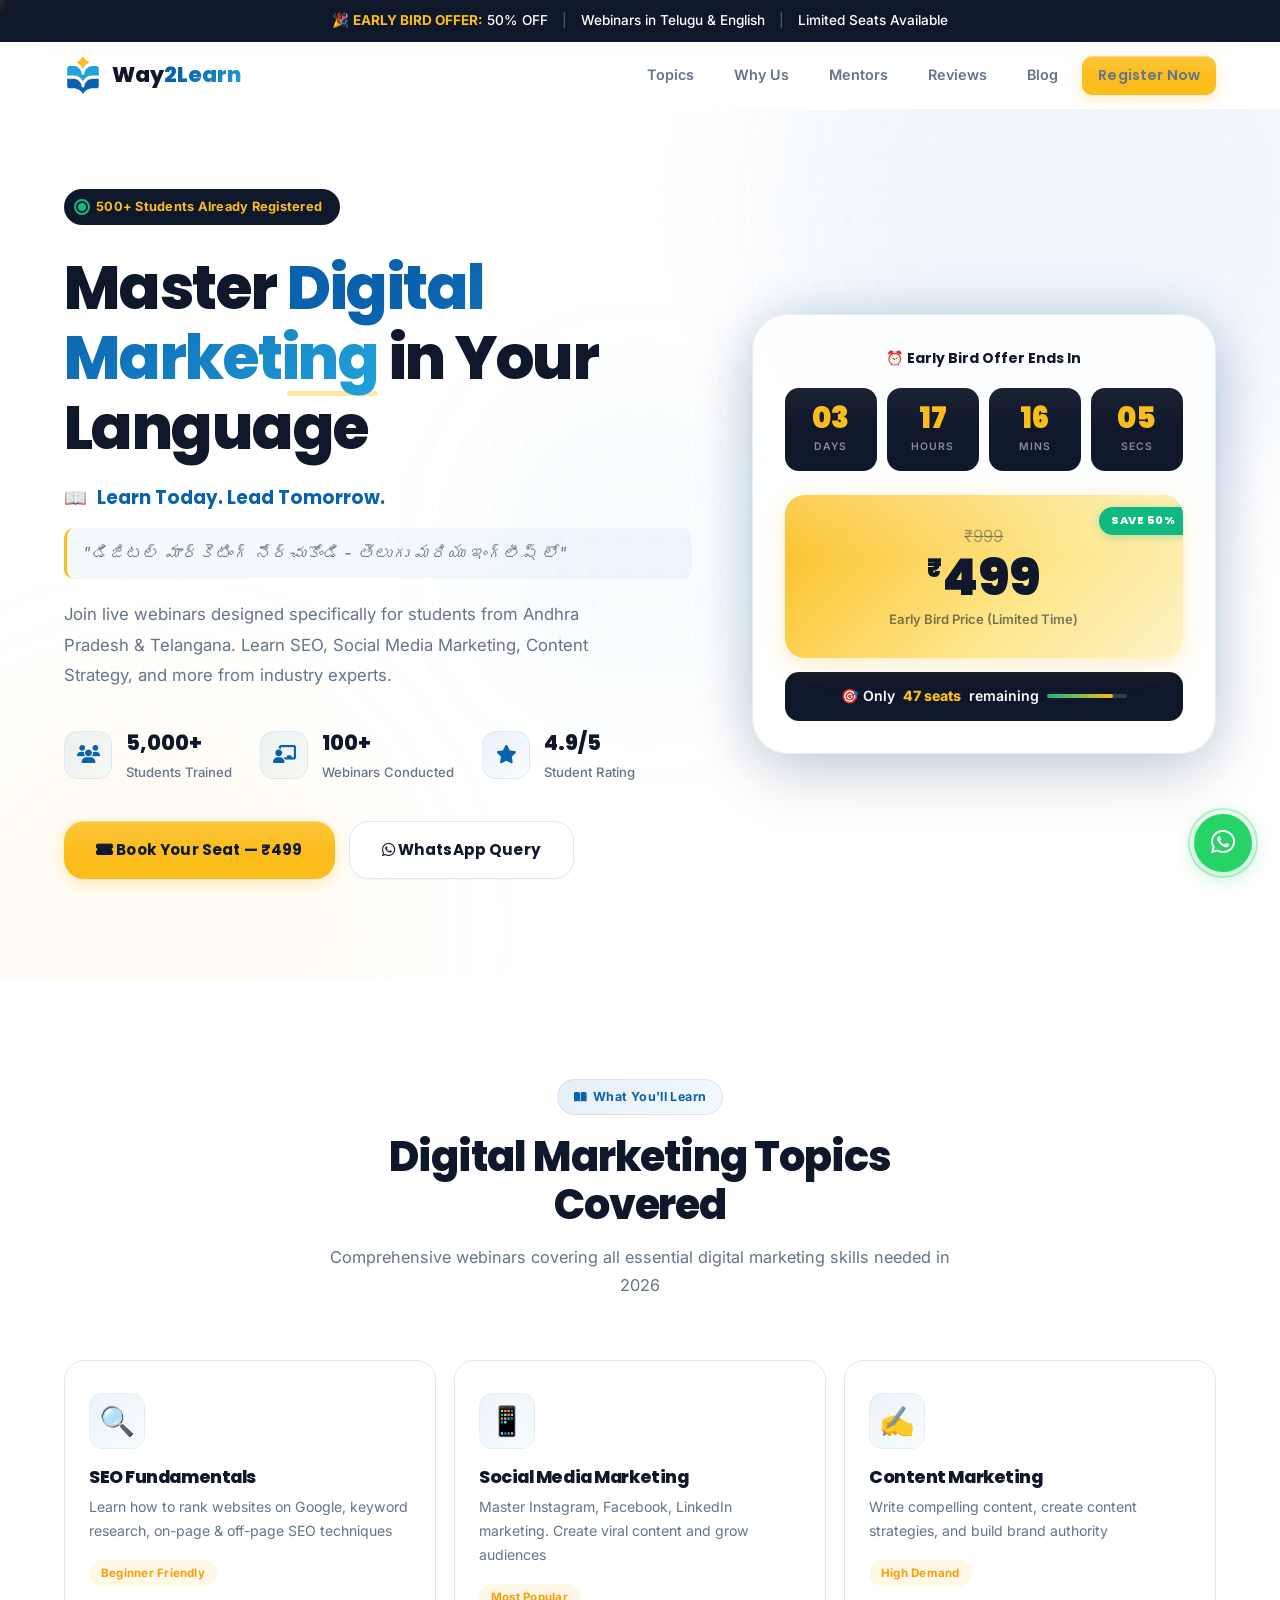
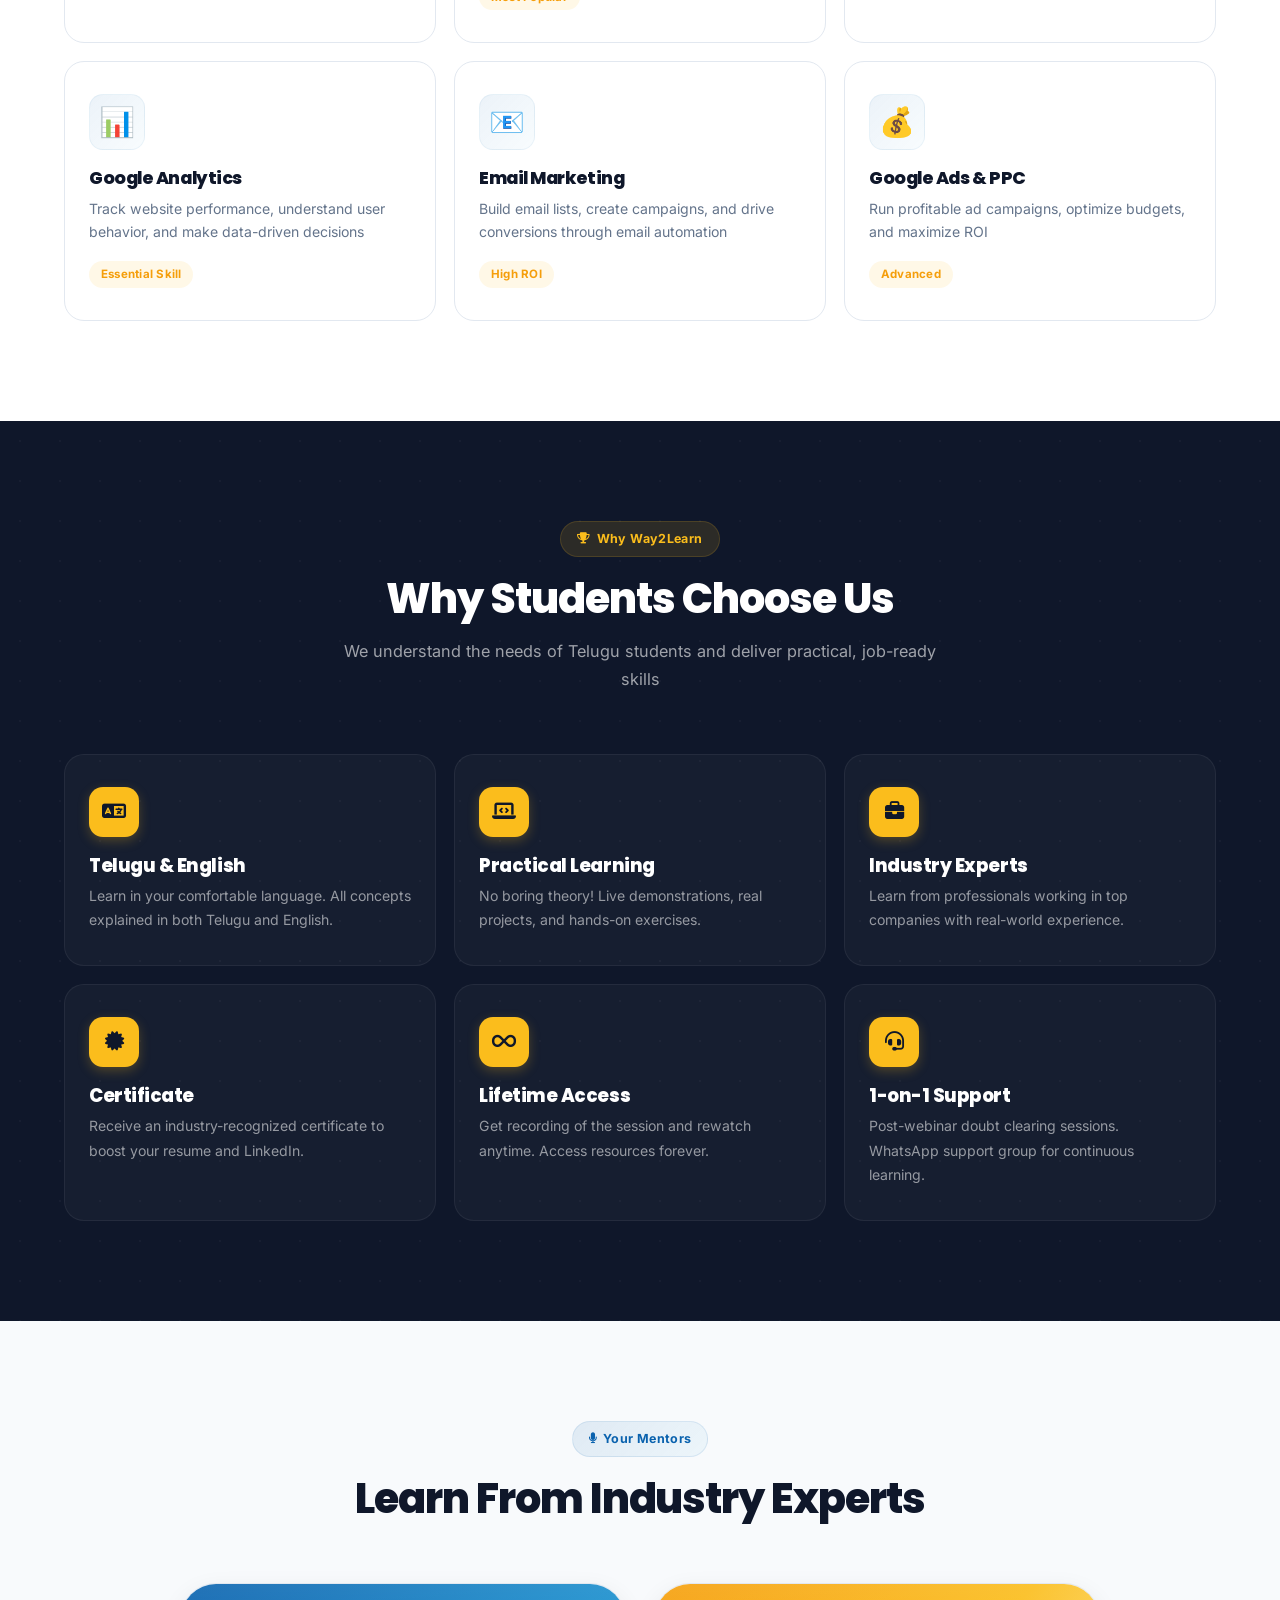
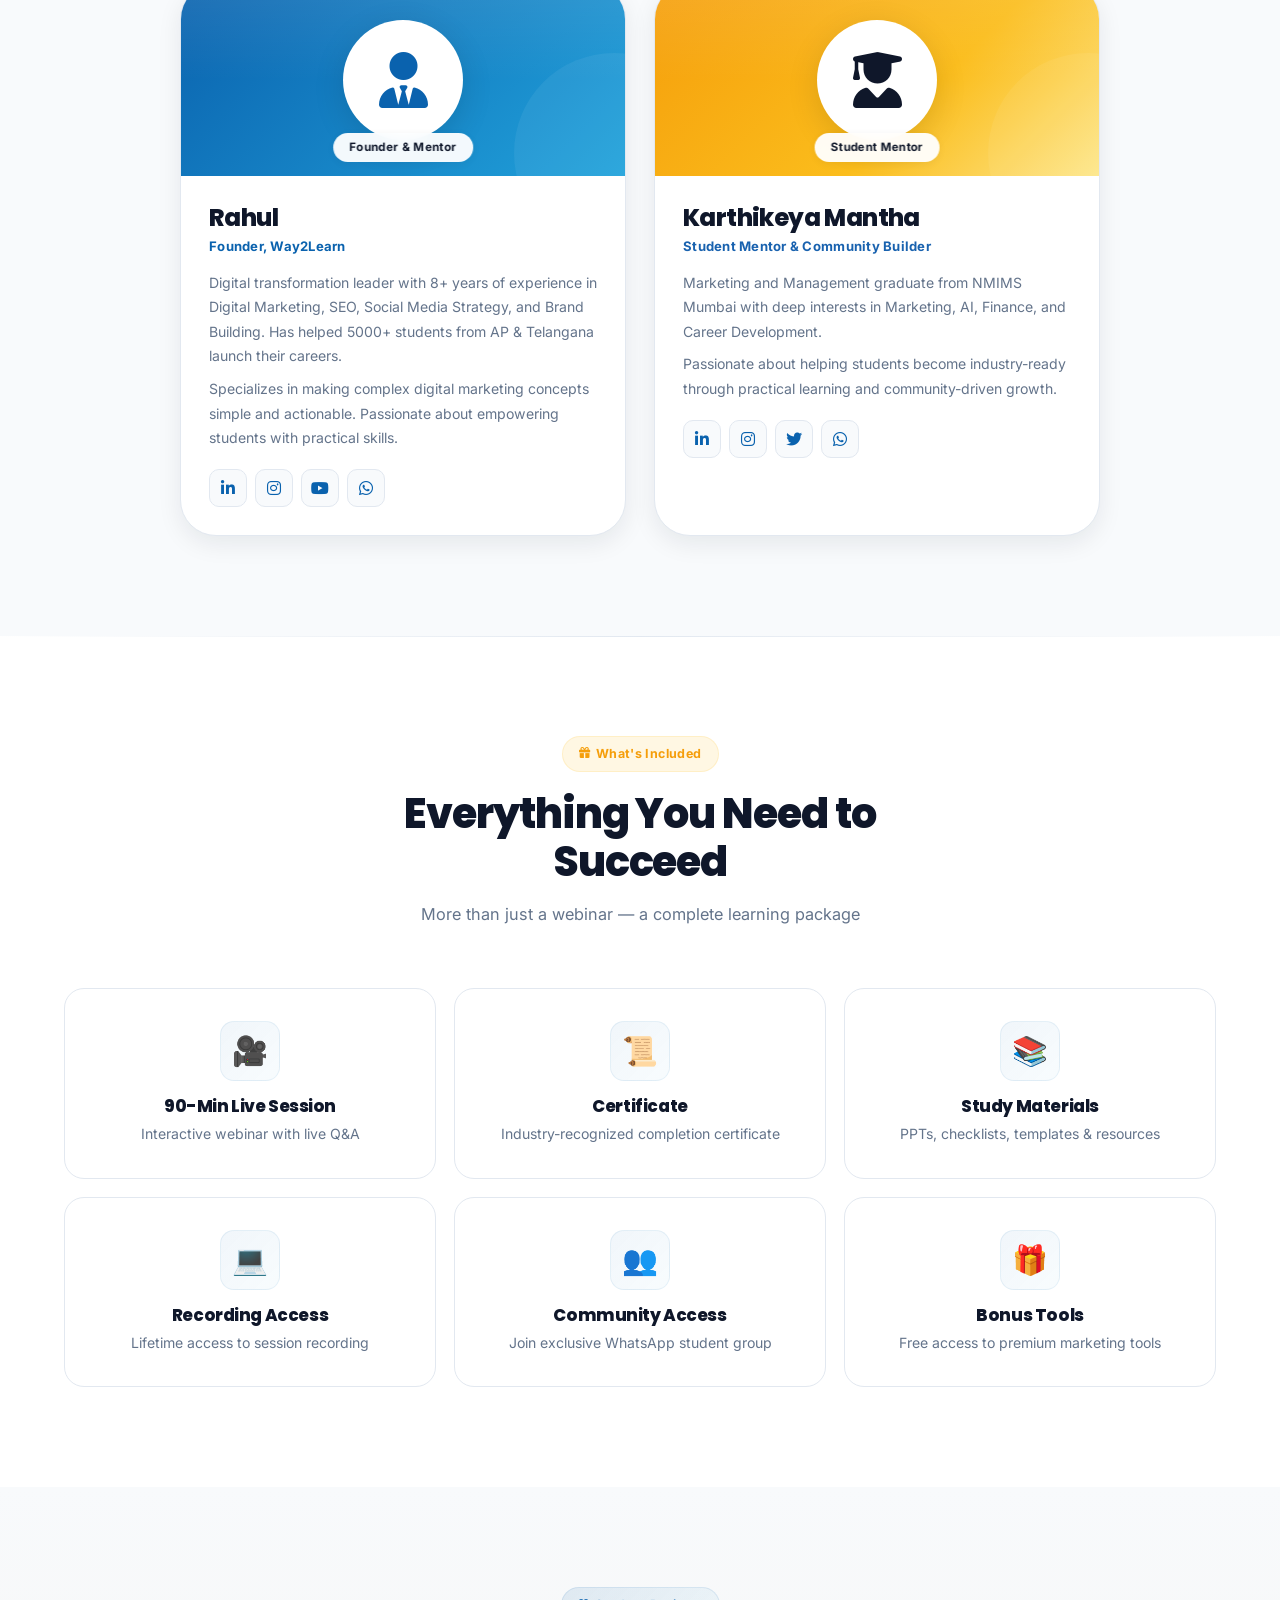
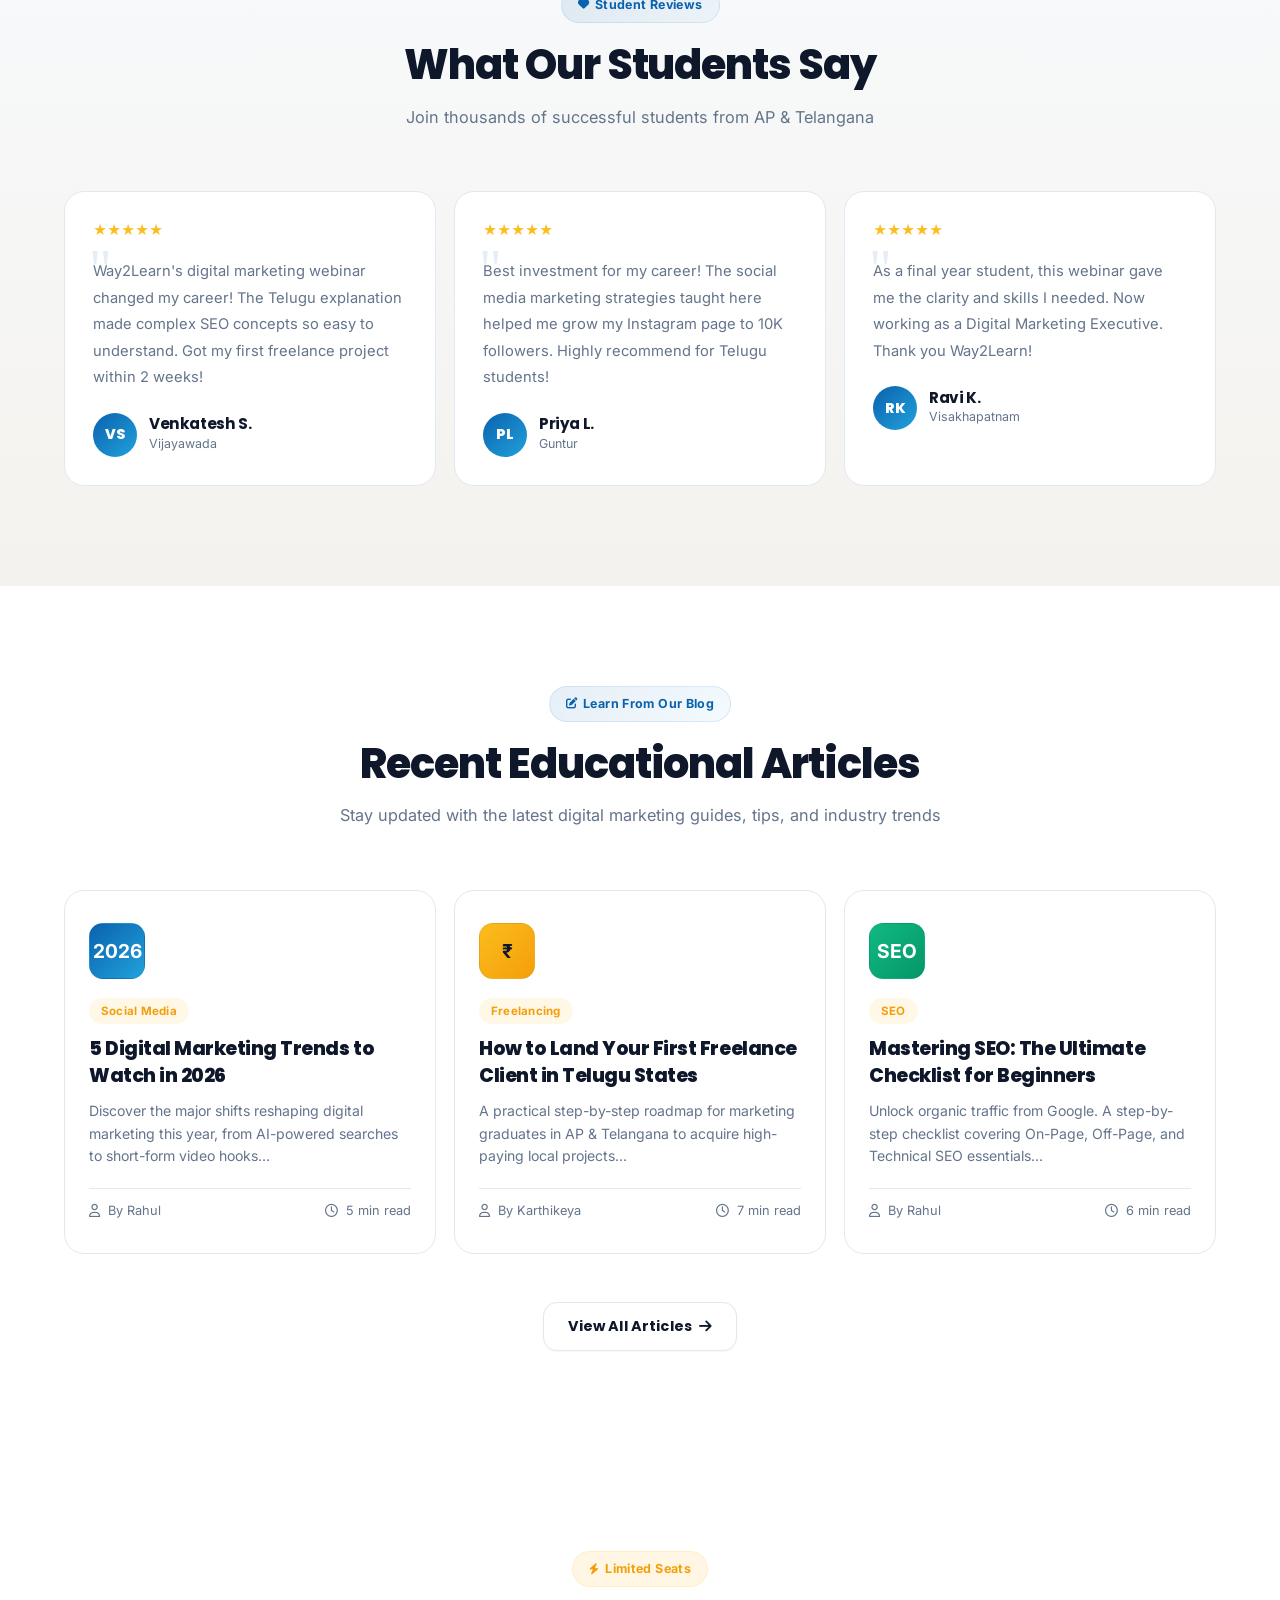
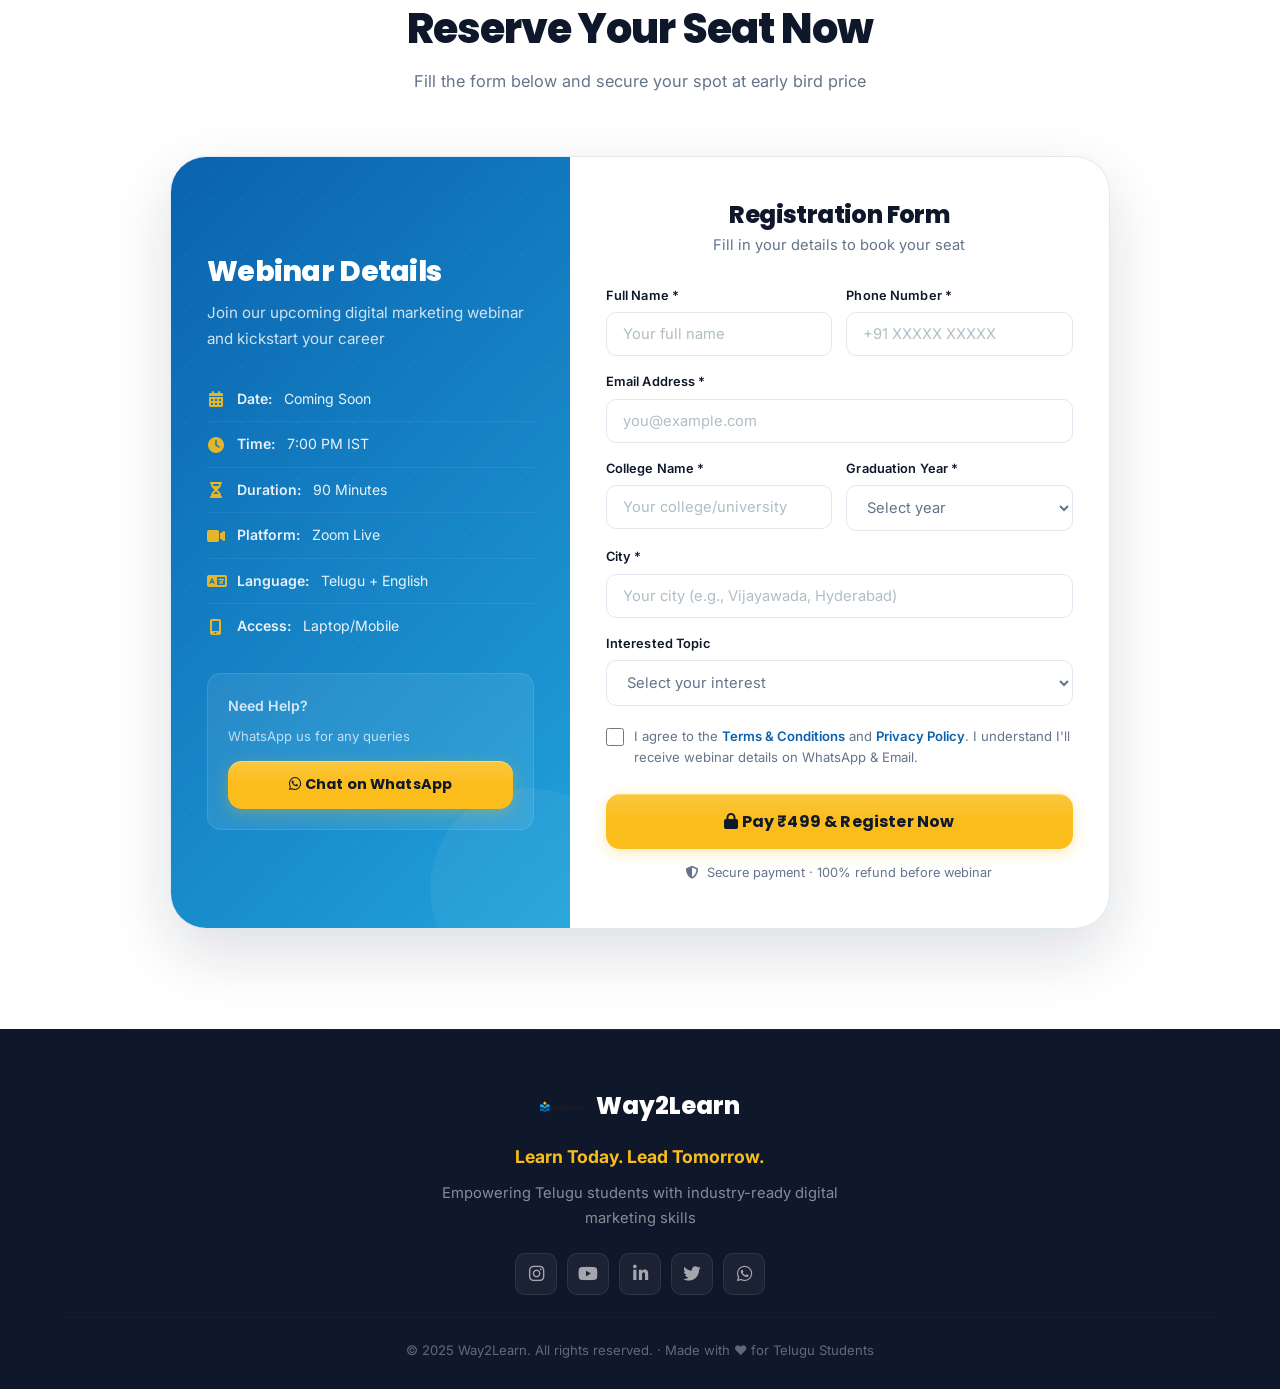
==== commit b097a5ea: "Implement blog section with search and dynamic article reader" ====
--- a/index.html
+++ b/index.html
@@ -57,6 +57,7 @@
       <li><a href="#why">Why Us</a></li>
       <li><a href="#speakers">Mentors</a></li>
       <li><a href="#testimonials">Reviews</a></li>
+      <li><a href="blog.html">Blog</a></li>
       <li><a href="#register" class="btn btn-accent"><span>Register Now</span></a></li>
     </ul>
     <button class="menu-toggle" id="menuToggle" aria-label="Toggle menu">☰</button>
@@ -379,6 +380,61 @@
           </div>
         </div>
       </div>
+    </div>
+  </div>
+</section>
+
+<!-- Recent Blog Posts -->
+<section class="section blog-preview-section" id="blog-preview">
+  <div class="container">
+    <div class="section-header fade-up">
+      <div class="section-badge"><i class="fas fa-edit" style="font-size:0.7rem"></i> Learn From Our Blog</div>
+      <h2>Recent Educational Articles</h2>
+      <p>Stay updated with the latest digital marketing guides, tips, and industry trends</p>
+    </div>
+
+    <div class="topics-grid">
+      <!-- Blog Card 1 -->
+      <div class="topic-card fade-up">
+        <div class="topic-icon" style="background: linear-gradient(135deg, #0A62AE 0%, #21A2DB 100%); color: white; display: grid; place-items: center; border-radius: var(--radius-md); font-weight: bold; font-size: 1.2rem;">2026</div>
+        <span class="topic-tag" style="margin-bottom: 12px; display: inline-block;">Social Media</span>
+        <h3 style="font-size: 1.2rem; line-height: 1.4; margin-bottom: 10px;"><a href="article.html?id=5-digital-marketing-trends-2026">5 Digital Marketing Trends to Watch in 2026</a></h3>
+        <p style="font-size: 0.88rem; color: var(--text-light); margin-bottom: 20px; line-height: 1.6;">Discover the major shifts reshaping digital marketing this year, from AI-powered searches to short-form video hooks...</p>
+        <div style="display: flex; align-items: center; justify-content: space-between; font-size: 0.8rem; color: var(--text-light); border-top: 1px solid var(--border); padding-top: 12px;">
+          <span><i class="far fa-user" style="margin-right: 4px;"></i> By Rahul</span>
+          <span><i class="far fa-clock" style="margin-right: 4px;"></i> 5 min read</span>
+        </div>
+      </div>
+
+      <!-- Blog Card 2 -->
+      <div class="topic-card fade-up">
+        <div class="topic-icon" style="background: linear-gradient(135deg, #FBBD1C 0%, #F59E0B 100%); color: var(--dark); display: grid; place-items: center; border-radius: var(--radius-md); font-weight: bold; font-size: 1.2rem;">₹</div>
+        <span class="topic-tag" style="margin-bottom: 12px; display: inline-block;">Freelancing</span>
+        <h3 style="font-size: 1.2rem; line-height: 1.4; margin-bottom: 10px;"><a href="article.html?id=how-to-land-freelance-clients-telugu-states">How to Land Your First Freelance Client in Telugu States</a></h3>
+        <p style="font-size: 0.88rem; color: var(--text-light); margin-bottom: 20px; line-height: 1.6;">A practical step-by-step roadmap for marketing graduates in AP & Telangana to acquire high-paying local projects...</p>
+        <div style="display: flex; align-items: center; justify-content: space-between; font-size: 0.8rem; color: var(--text-light); border-top: 1px solid var(--border); padding-top: 12px;">
+          <span><i class="far fa-user" style="margin-right: 4px;"></i> By Karthikeya</span>
+          <span><i class="far fa-clock" style="margin-right: 4px;"></i> 7 min read</span>
+        </div>
+      </div>
+
+      <!-- Blog Card 3 -->
+      <div class="topic-card fade-up">
+        <div class="topic-icon" style="background: linear-gradient(135deg, #10B981 0%, #059669 100%); color: white; display: grid; place-items: center; border-radius: var(--radius-md); font-weight: bold; font-size: 1.2rem;">SEO</div>
+        <span class="topic-tag" style="margin-bottom: 12px; display: inline-block;">SEO</span>
+        <h3 style="font-size: 1.2rem; line-height: 1.4; margin-bottom: 10px;"><a href="article.html?id=mastering-seo-beginner-checklist">Mastering SEO: The Ultimate Checklist for Beginners</a></h3>
+        <p style="font-size: 0.88rem; color: var(--text-light); margin-bottom: 20px; line-height: 1.6;">Unlock organic traffic from Google. A step-by-step checklist covering On-Page, Off-Page, and Technical SEO essentials...</p>
+        <div style="display: flex; align-items: center; justify-content: space-between; font-size: 0.8rem; color: var(--text-light); border-top: 1px solid var(--border); padding-top: 12px;">
+          <span><i class="far fa-user" style="margin-right: 4px;"></i> By Rahul</span>
+          <span><i class="far fa-clock" style="margin-right: 4px;"></i> 6 min read</span>
+        </div>
+      </div>
+    </div>
+
+    <div style="text-align: center; margin-top: 48px;" class="fade-up">
+      <a href="blog.html" class="btn btn-outline">
+        <span>View All Articles <i class="fas fa-arrow-right" style="margin-left: 4px;"></i></span>
+      </a>
     </div>
   </div>
 </section>
--- a/style.css
+++ b/style.css
@@ -1317,3 +1317,90 @@
   .testimonial-card { padding: 24px; }
   .hero { padding: 60px 0 72px; }
 }
+
+/* Blog & Article Extensions */
+.category-filter {
+  background: var(--white);
+  color: var(--text-light);
+  border: 1.5px solid var(--border);
+  padding: 8px 18px;
+  font-size: 0.85rem;
+  font-weight: 600;
+  border-radius: 100px;
+  cursor: pointer;
+  transition: all 0.25s ease;
+  font-family: 'Poppins', sans-serif;
+}
+.category-filter:hover {
+  border-color: var(--primary);
+  color: var(--primary);
+  background: rgba(var(--primary-rgb), 0.02);
+}
+.category-filter.active {
+  background: var(--primary);
+  color: var(--white);
+  border-color: var(--primary);
+  box-shadow: 0 4px 12px rgba(var(--primary-rgb), 0.2);
+}
+.blog-search-wrapper input:focus {
+  border-color: var(--primary);
+  box-shadow: 0 0 0 4px rgba(var(--primary-rgb), 0.08);
+}
+.active-nav {
+  color: var(--primary) !important;
+  background: rgba(var(--primary-rgb), 0.06) !important;
+}
+
+/* Article Page Typography Styles */
+.article-content h2, .article-content h3, .article-content h4 {
+  color: var(--dark);
+  margin-top: 32px;
+  margin-bottom: 14px;
+}
+.article-content h2 { font-size: 1.75rem; }
+.article-content h3 { font-size: 1.4rem; }
+.article-content p {
+  margin-bottom: 20px;
+  color: #334155;
+  font-size: 1.05rem;
+  line-height: 1.8;
+}
+.article-content p.lead {
+  font-size: 1.2rem;
+  color: var(--text-light);
+  line-height: 1.8;
+  font-weight: 500;
+  margin-bottom: 28px;
+}
+.article-content ul, .article-content ol {
+  margin-bottom: 24px;
+  padding-left: 24px;
+}
+.article-content li {
+  margin-bottom: 8px;
+  color: #334155;
+}
+.article-content li strong {
+  color: var(--dark);
+}
+.article-content code {
+  background: #F1F5F9;
+  color: #E11D48;
+  padding: 2px 6px;
+  border-radius: 4px;
+  font-family: monospace;
+  font-size: 0.9em;
+}
+.blog-quote {
+  border-left: 4px solid var(--accent);
+  background: rgba(var(--accent-rgb), 0.05);
+  padding: 24px;
+  margin: 32px 0;
+  border-radius: 0 var(--radius-md) var(--radius-md) 0;
+  font-style: italic;
+  font-size: 1.15rem;
+  font-weight: 500;
+  color: var(--dark);
+  line-height: 1.6;
+}
+
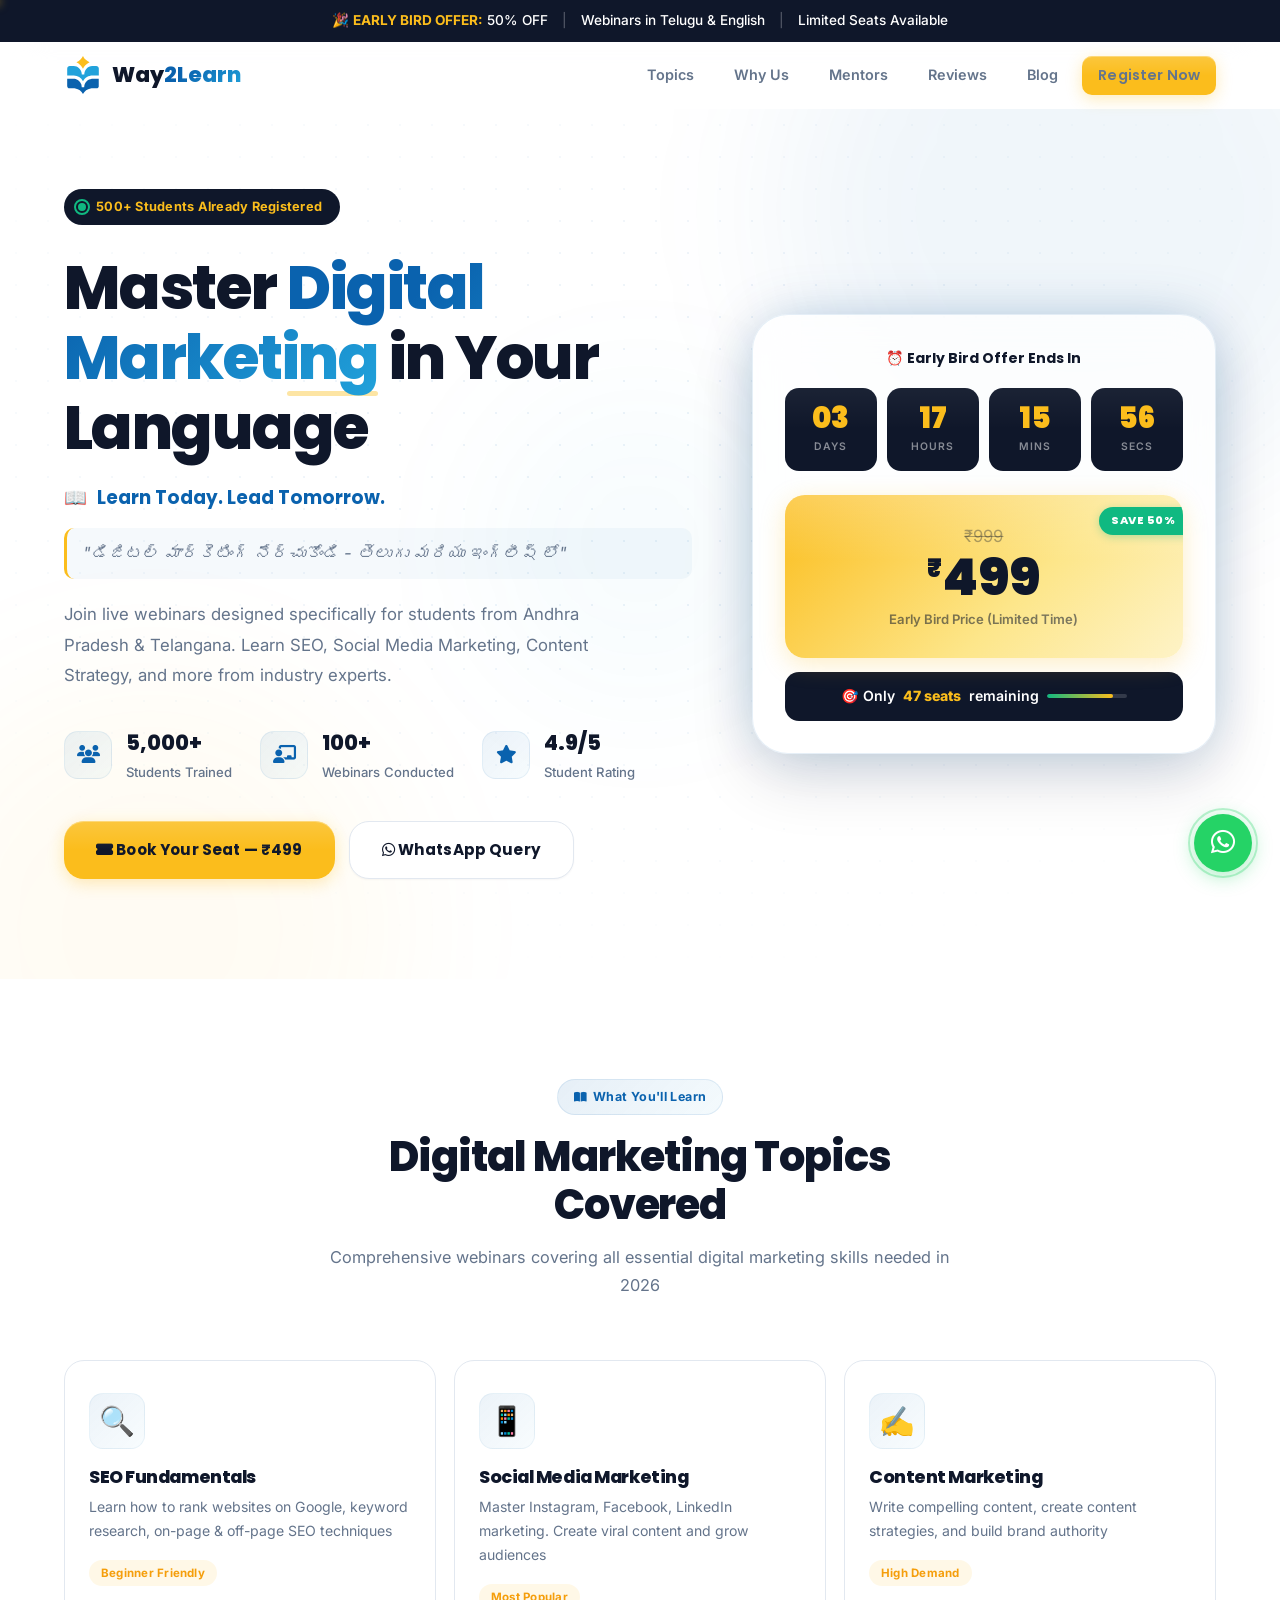
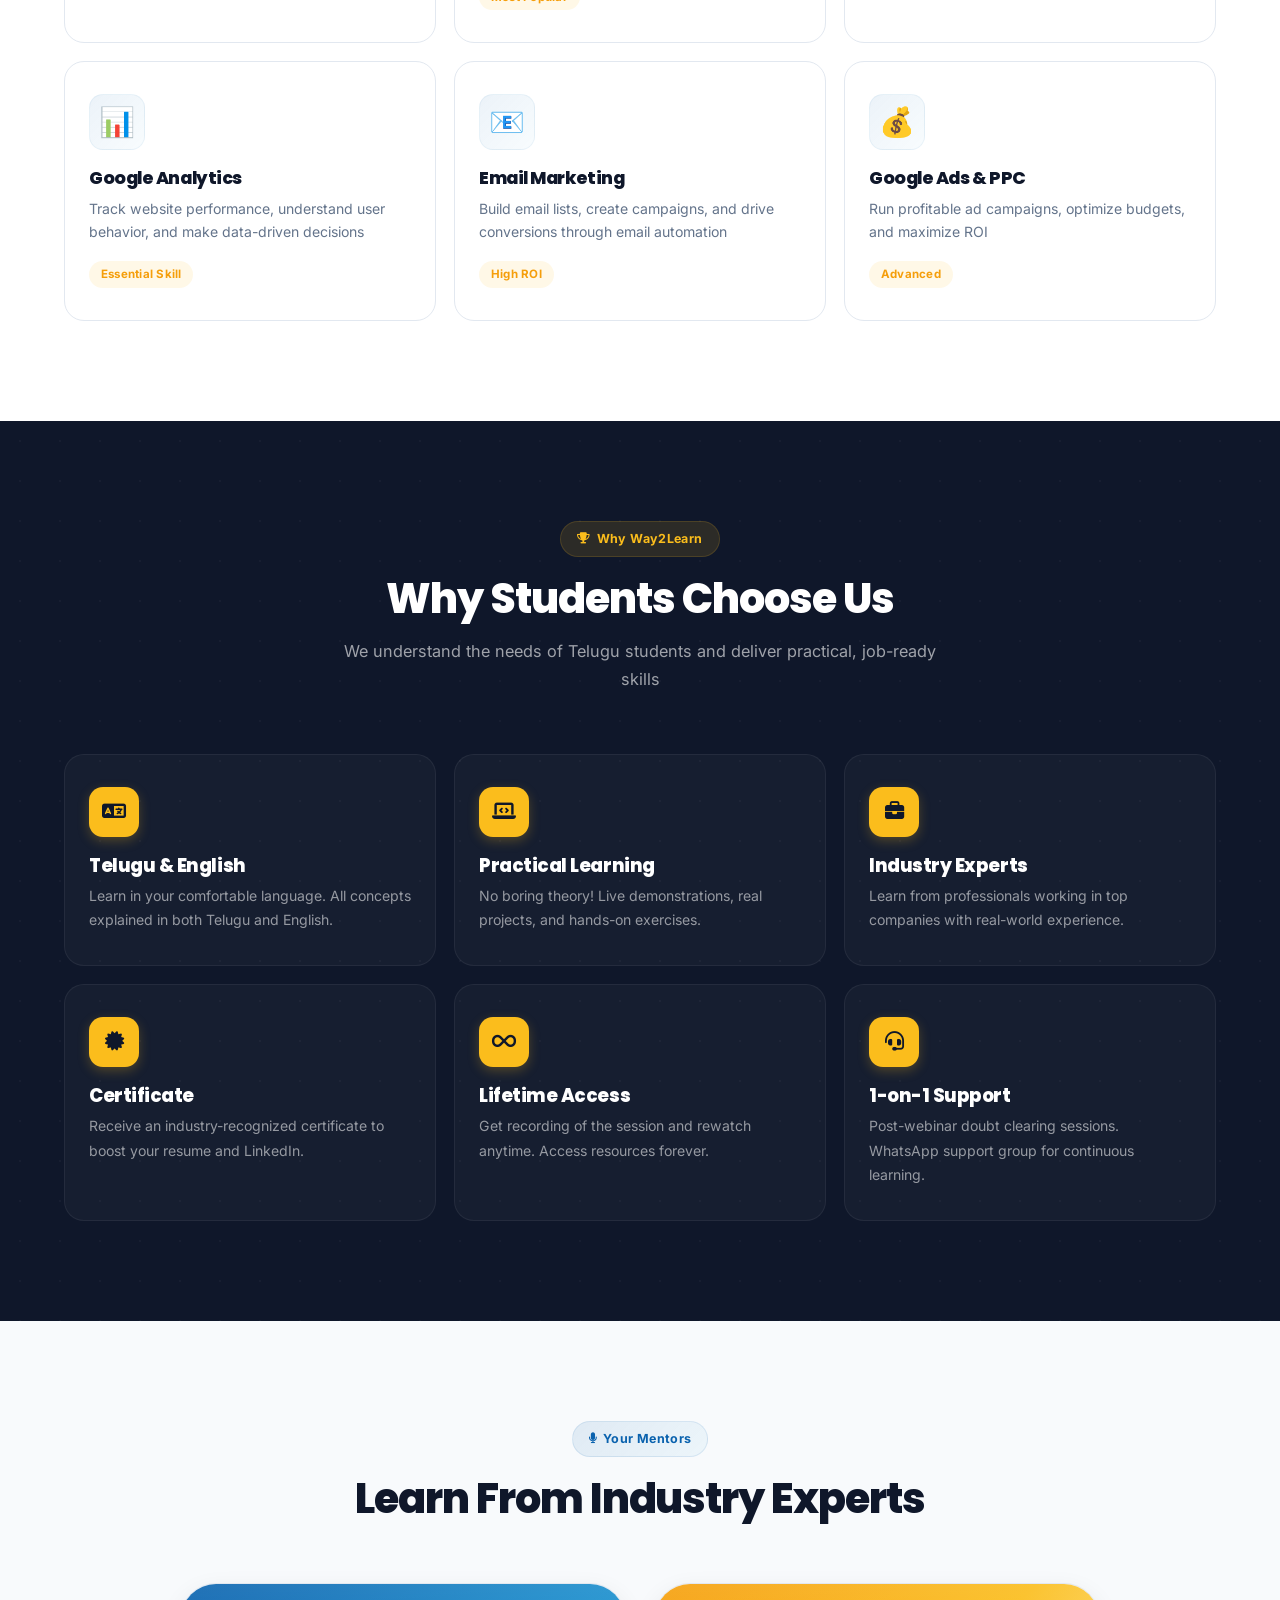
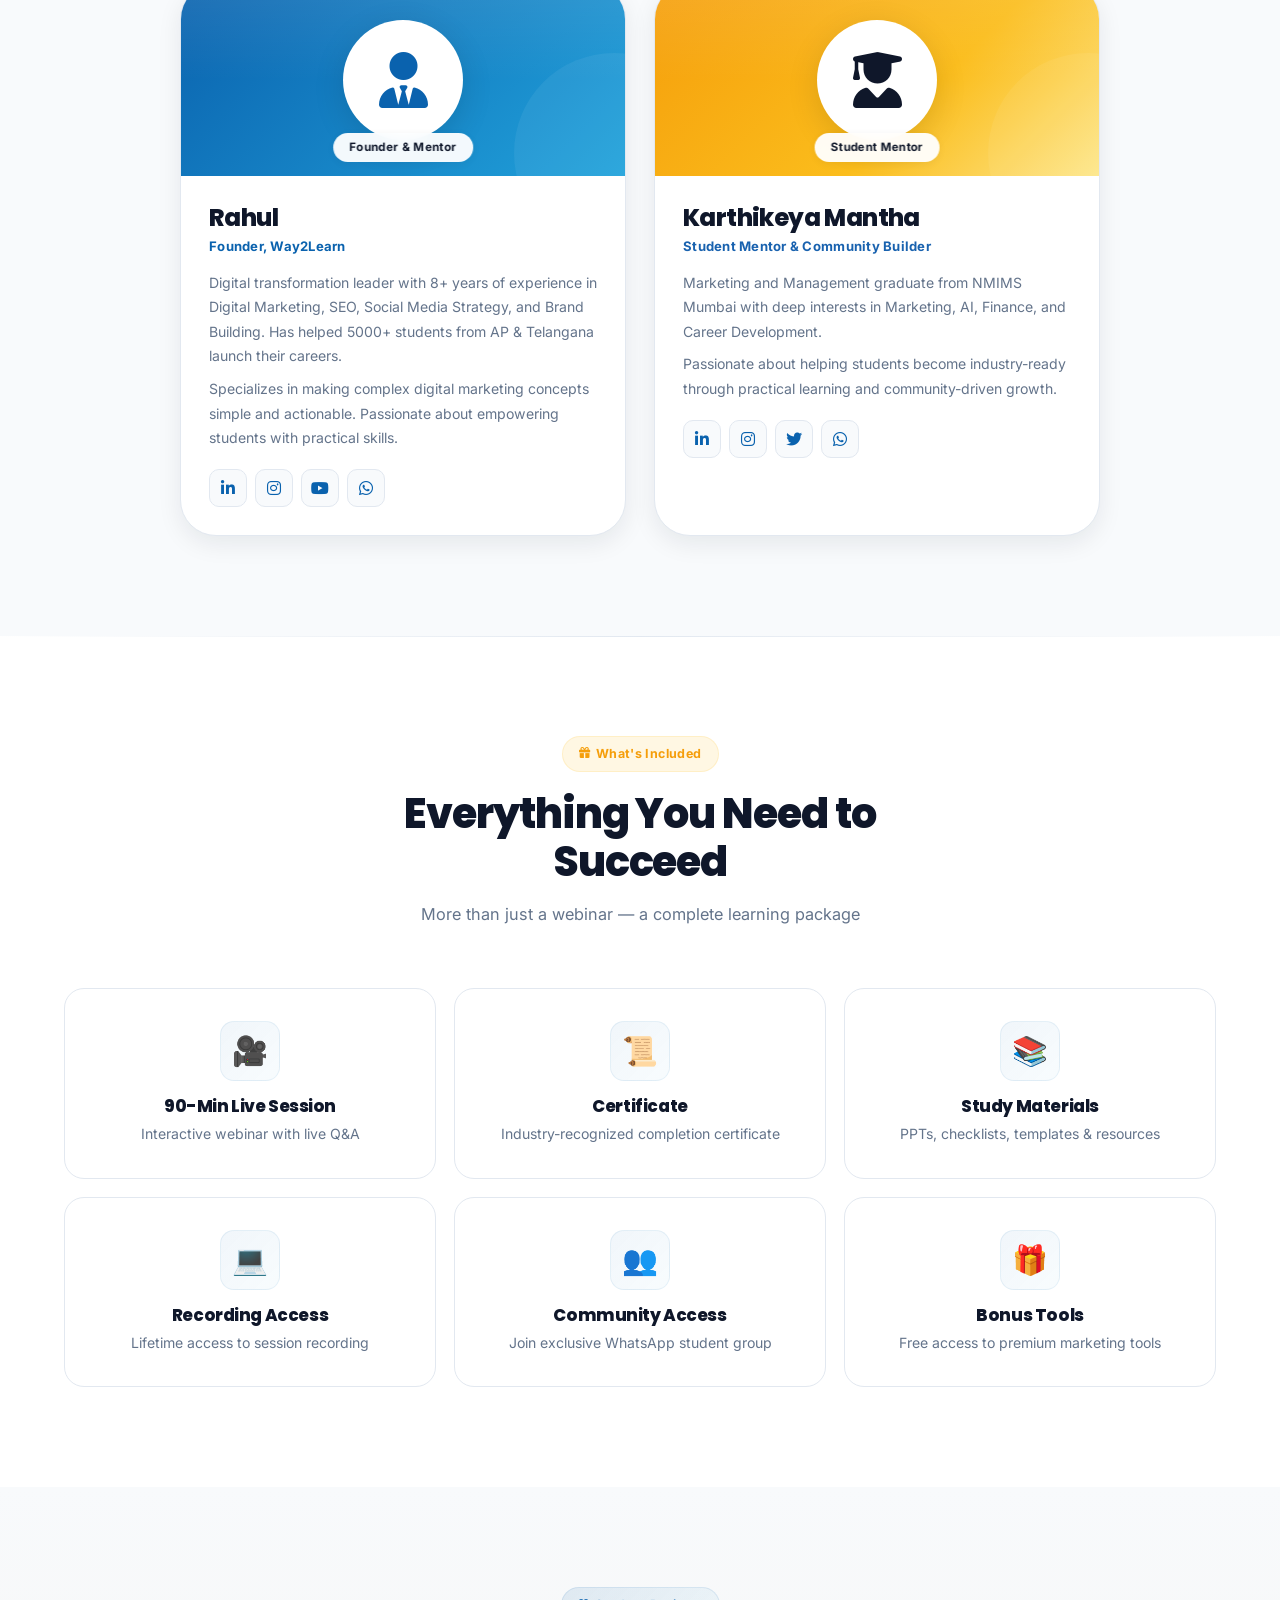
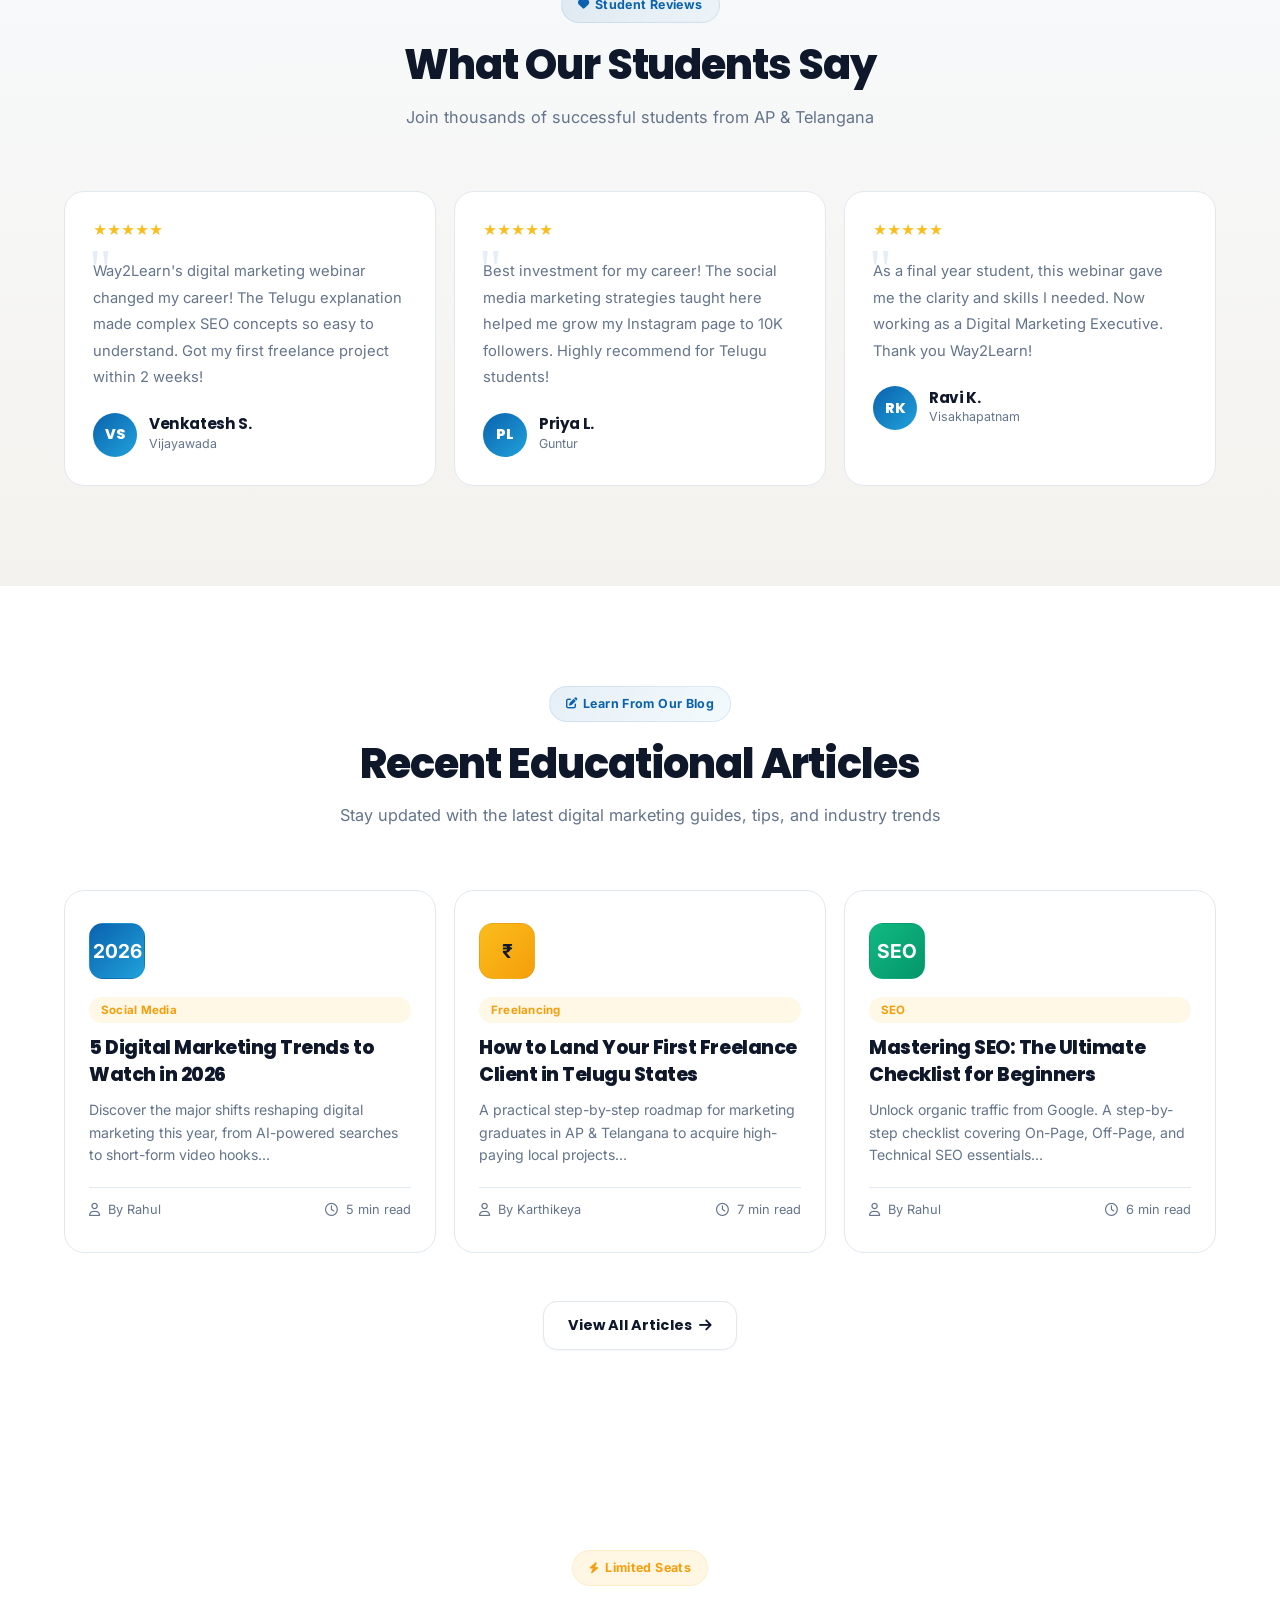
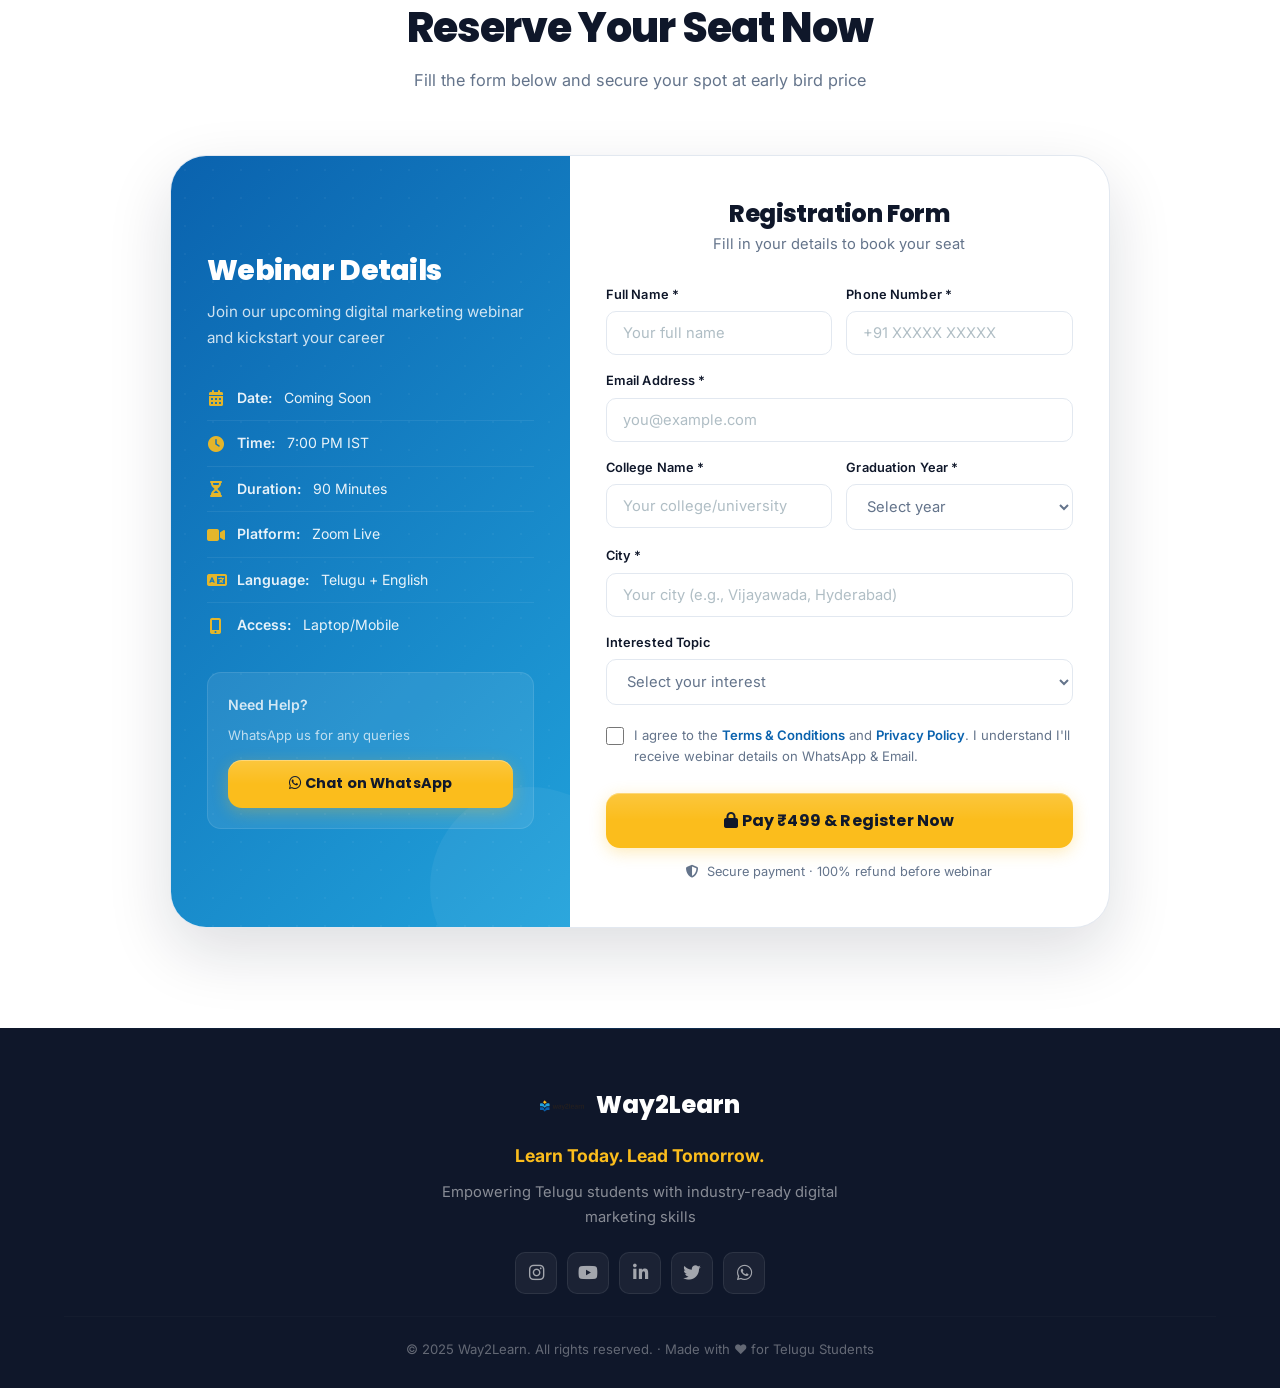
==== commit c0f4ee29: "Make entire blog cards clickable on landing, archive, and related posts grids" ====
--- a/index.html
+++ b/index.html
@@ -395,40 +395,40 @@
 
     <div class="topics-grid">
       <!-- Blog Card 1 -->
-      <div class="topic-card fade-up">
+      <a href="article.html?id=5-digital-marketing-trends-2026" class="topic-card fade-up" style="display: flex; flex-direction: column; cursor: pointer;">
         <div class="topic-icon" style="background: linear-gradient(135deg, #0A62AE 0%, #21A2DB 100%); color: white; display: grid; place-items: center; border-radius: var(--radius-md); font-weight: bold; font-size: 1.2rem;">2026</div>
         <span class="topic-tag" style="margin-bottom: 12px; display: inline-block;">Social Media</span>
-        <h3 style="font-size: 1.2rem; line-height: 1.4; margin-bottom: 10px;"><a href="article.html?id=5-digital-marketing-trends-2026">5 Digital Marketing Trends to Watch in 2026</a></h3>
+        <h3 style="font-size: 1.2rem; line-height: 1.4; margin-bottom: 10px; color: var(--dark);">5 Digital Marketing Trends to Watch in 2026</h3>
         <p style="font-size: 0.88rem; color: var(--text-light); margin-bottom: 20px; line-height: 1.6;">Discover the major shifts reshaping digital marketing this year, from AI-powered searches to short-form video hooks...</p>
-        <div style="display: flex; align-items: center; justify-content: space-between; font-size: 0.8rem; color: var(--text-light); border-top: 1px solid var(--border); padding-top: 12px;">
+        <div style="display: flex; align-items: center; justify-content: space-between; font-size: 0.8rem; color: var(--text-light); border-top: 1px solid var(--border); padding-top: 12px; margin-top: auto;">
           <span><i class="far fa-user" style="margin-right: 4px;"></i> By Rahul</span>
           <span><i class="far fa-clock" style="margin-right: 4px;"></i> 5 min read</span>
         </div>
-      </div>
+      </a>
 
       <!-- Blog Card 2 -->
-      <div class="topic-card fade-up">
+      <a href="article.html?id=how-to-land-freelance-clients-telugu-states" class="topic-card fade-up" style="display: flex; flex-direction: column; cursor: pointer;">
         <div class="topic-icon" style="background: linear-gradient(135deg, #FBBD1C 0%, #F59E0B 100%); color: var(--dark); display: grid; place-items: center; border-radius: var(--radius-md); font-weight: bold; font-size: 1.2rem;">₹</div>
         <span class="topic-tag" style="margin-bottom: 12px; display: inline-block;">Freelancing</span>
-        <h3 style="font-size: 1.2rem; line-height: 1.4; margin-bottom: 10px;"><a href="article.html?id=how-to-land-freelance-clients-telugu-states">How to Land Your First Freelance Client in Telugu States</a></h3>
+        <h3 style="font-size: 1.2rem; line-height: 1.4; margin-bottom: 10px; color: var(--dark);">How to Land Your First Freelance Client in Telugu States</h3>
         <p style="font-size: 0.88rem; color: var(--text-light); margin-bottom: 20px; line-height: 1.6;">A practical step-by-step roadmap for marketing graduates in AP & Telangana to acquire high-paying local projects...</p>
-        <div style="display: flex; align-items: center; justify-content: space-between; font-size: 0.8rem; color: var(--text-light); border-top: 1px solid var(--border); padding-top: 12px;">
+        <div style="display: flex; align-items: center; justify-content: space-between; font-size: 0.8rem; color: var(--text-light); border-top: 1px solid var(--border); padding-top: 12px; margin-top: auto;">
           <span><i class="far fa-user" style="margin-right: 4px;"></i> By Karthikeya</span>
           <span><i class="far fa-clock" style="margin-right: 4px;"></i> 7 min read</span>
         </div>
-      </div>
+      </a>
 
       <!-- Blog Card 3 -->
-      <div class="topic-card fade-up">
+      <a href="article.html?id=mastering-seo-beginner-checklist" class="topic-card fade-up" style="display: flex; flex-direction: column; cursor: pointer;">
         <div class="topic-icon" style="background: linear-gradient(135deg, #10B981 0%, #059669 100%); color: white; display: grid; place-items: center; border-radius: var(--radius-md); font-weight: bold; font-size: 1.2rem;">SEO</div>
         <span class="topic-tag" style="margin-bottom: 12px; display: inline-block;">SEO</span>
-        <h3 style="font-size: 1.2rem; line-height: 1.4; margin-bottom: 10px;"><a href="article.html?id=mastering-seo-beginner-checklist">Mastering SEO: The Ultimate Checklist for Beginners</a></h3>
+        <h3 style="font-size: 1.2rem; line-height: 1.4; margin-bottom: 10px; color: var(--dark);">Mastering SEO: The Ultimate Checklist for Beginners</h3>
         <p style="font-size: 0.88rem; color: var(--text-light); margin-bottom: 20px; line-height: 1.6;">Unlock organic traffic from Google. A step-by-step checklist covering On-Page, Off-Page, and Technical SEO essentials...</p>
-        <div style="display: flex; align-items: center; justify-content: space-between; font-size: 0.8rem; color: var(--text-light); border-top: 1px solid var(--border); padding-top: 12px;">
+        <div style="display: flex; align-items: center; justify-content: space-between; font-size: 0.8rem; color: var(--text-light); border-top: 1px solid var(--border); padding-top: 12px; margin-top: auto;">
           <span><i class="far fa-user" style="margin-right: 4px;"></i> By Rahul</span>
           <span><i class="far fa-clock" style="margin-right: 4px;"></i> 6 min read</span>
         </div>
-      </div>
+      </a>
     </div>
 
     <div style="text-align: center; margin-top: 48px;" class="fade-up">
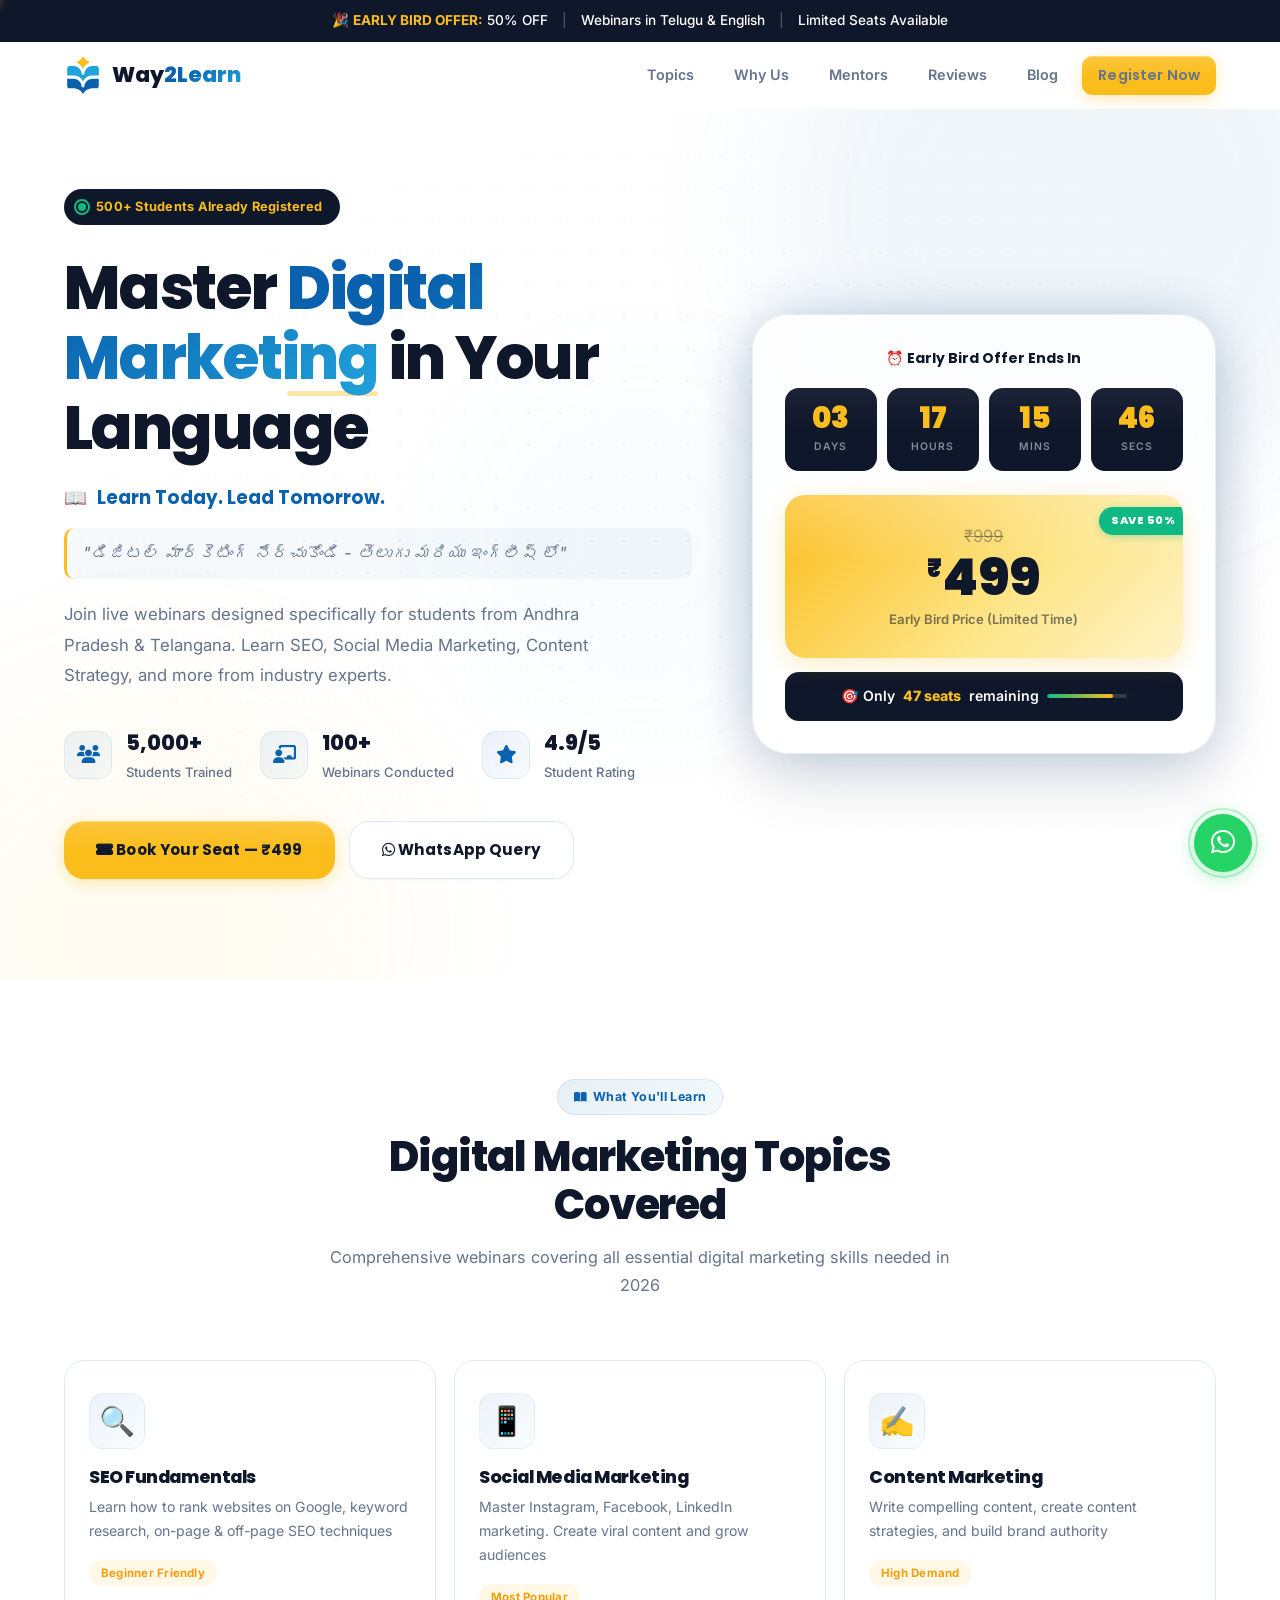
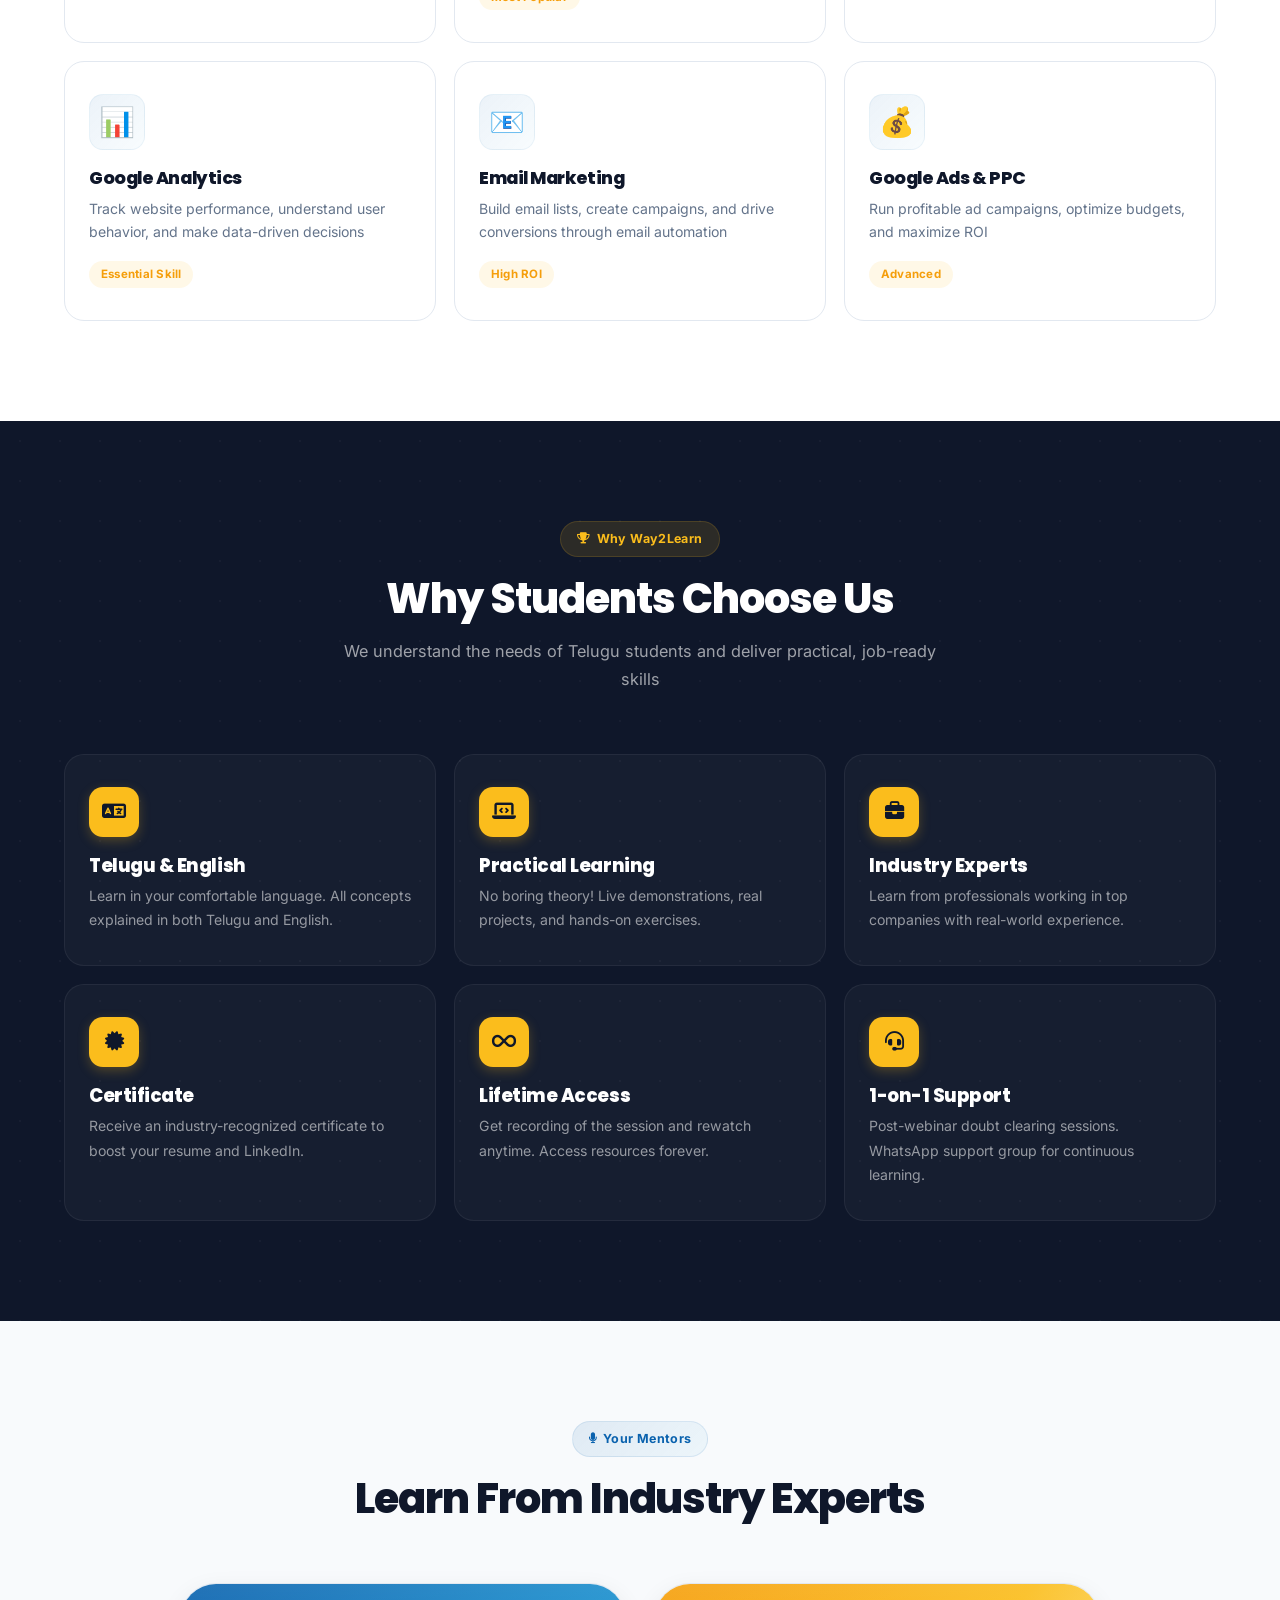
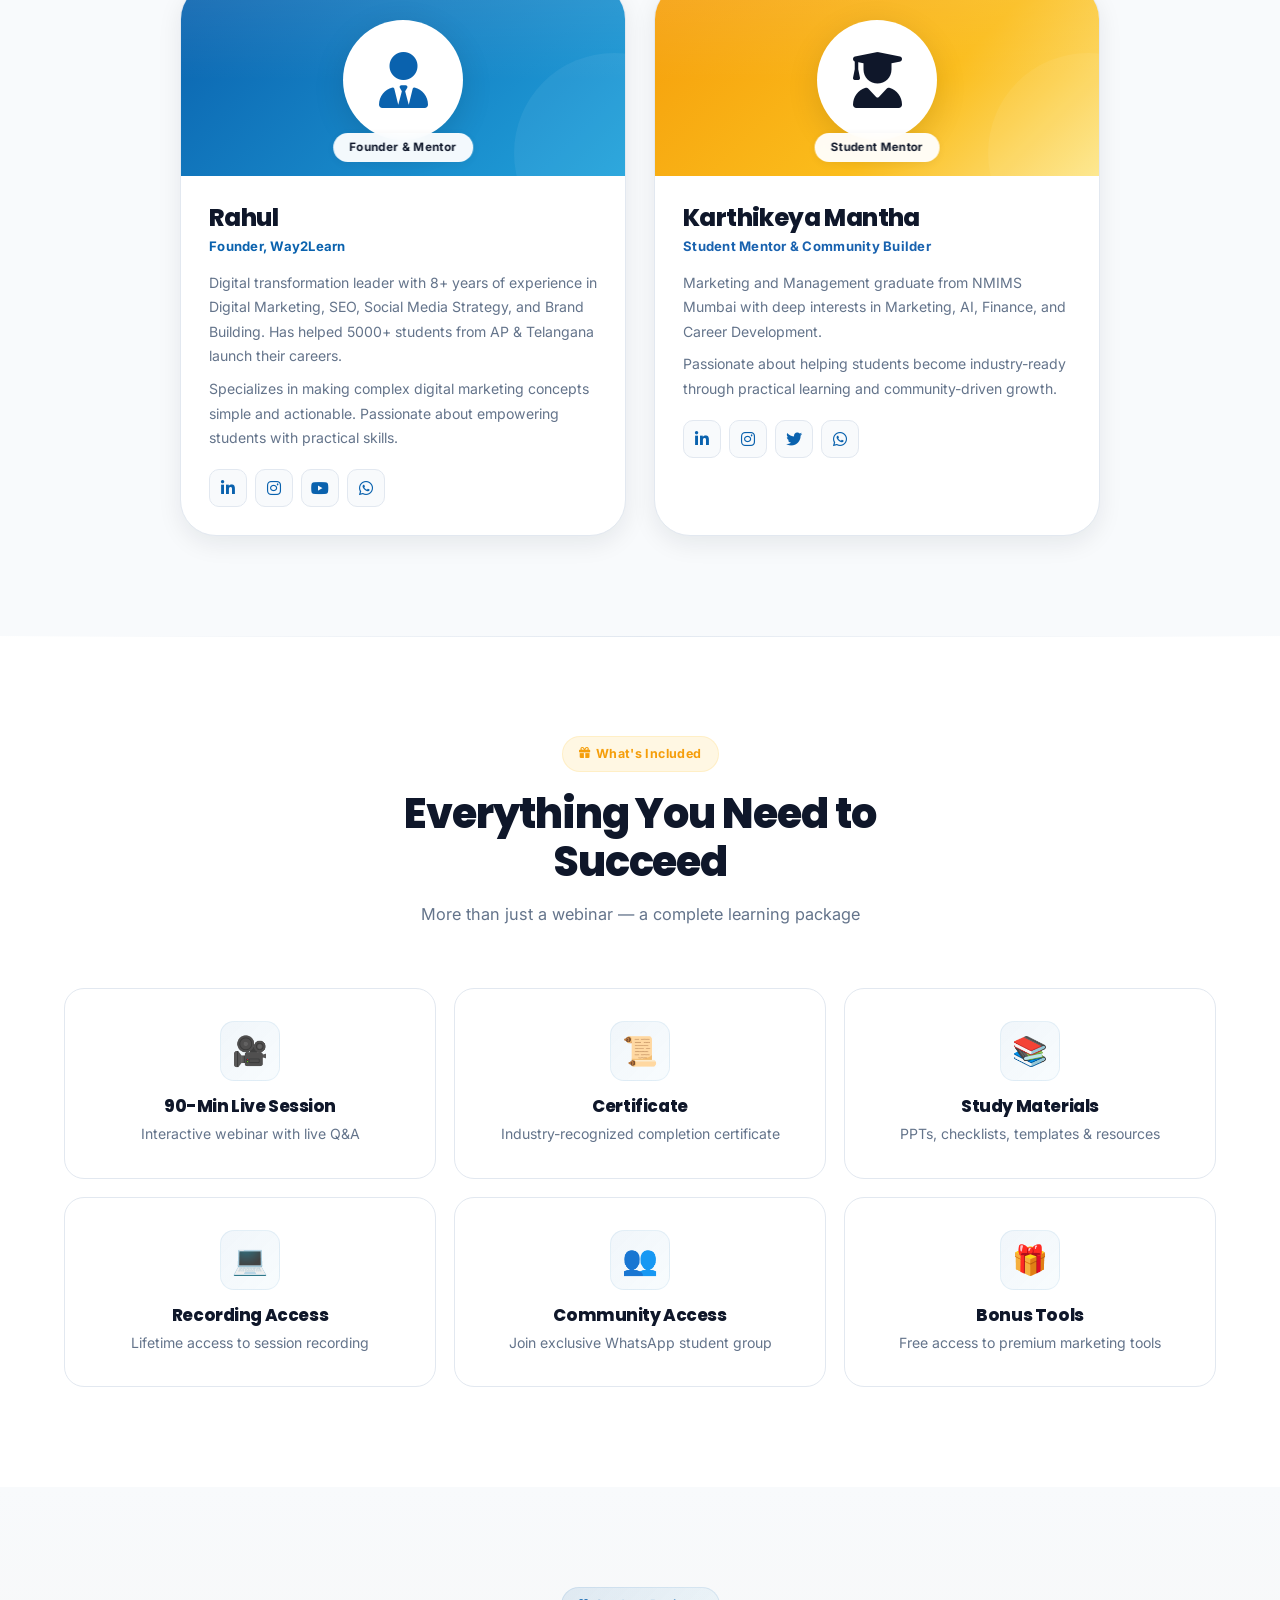
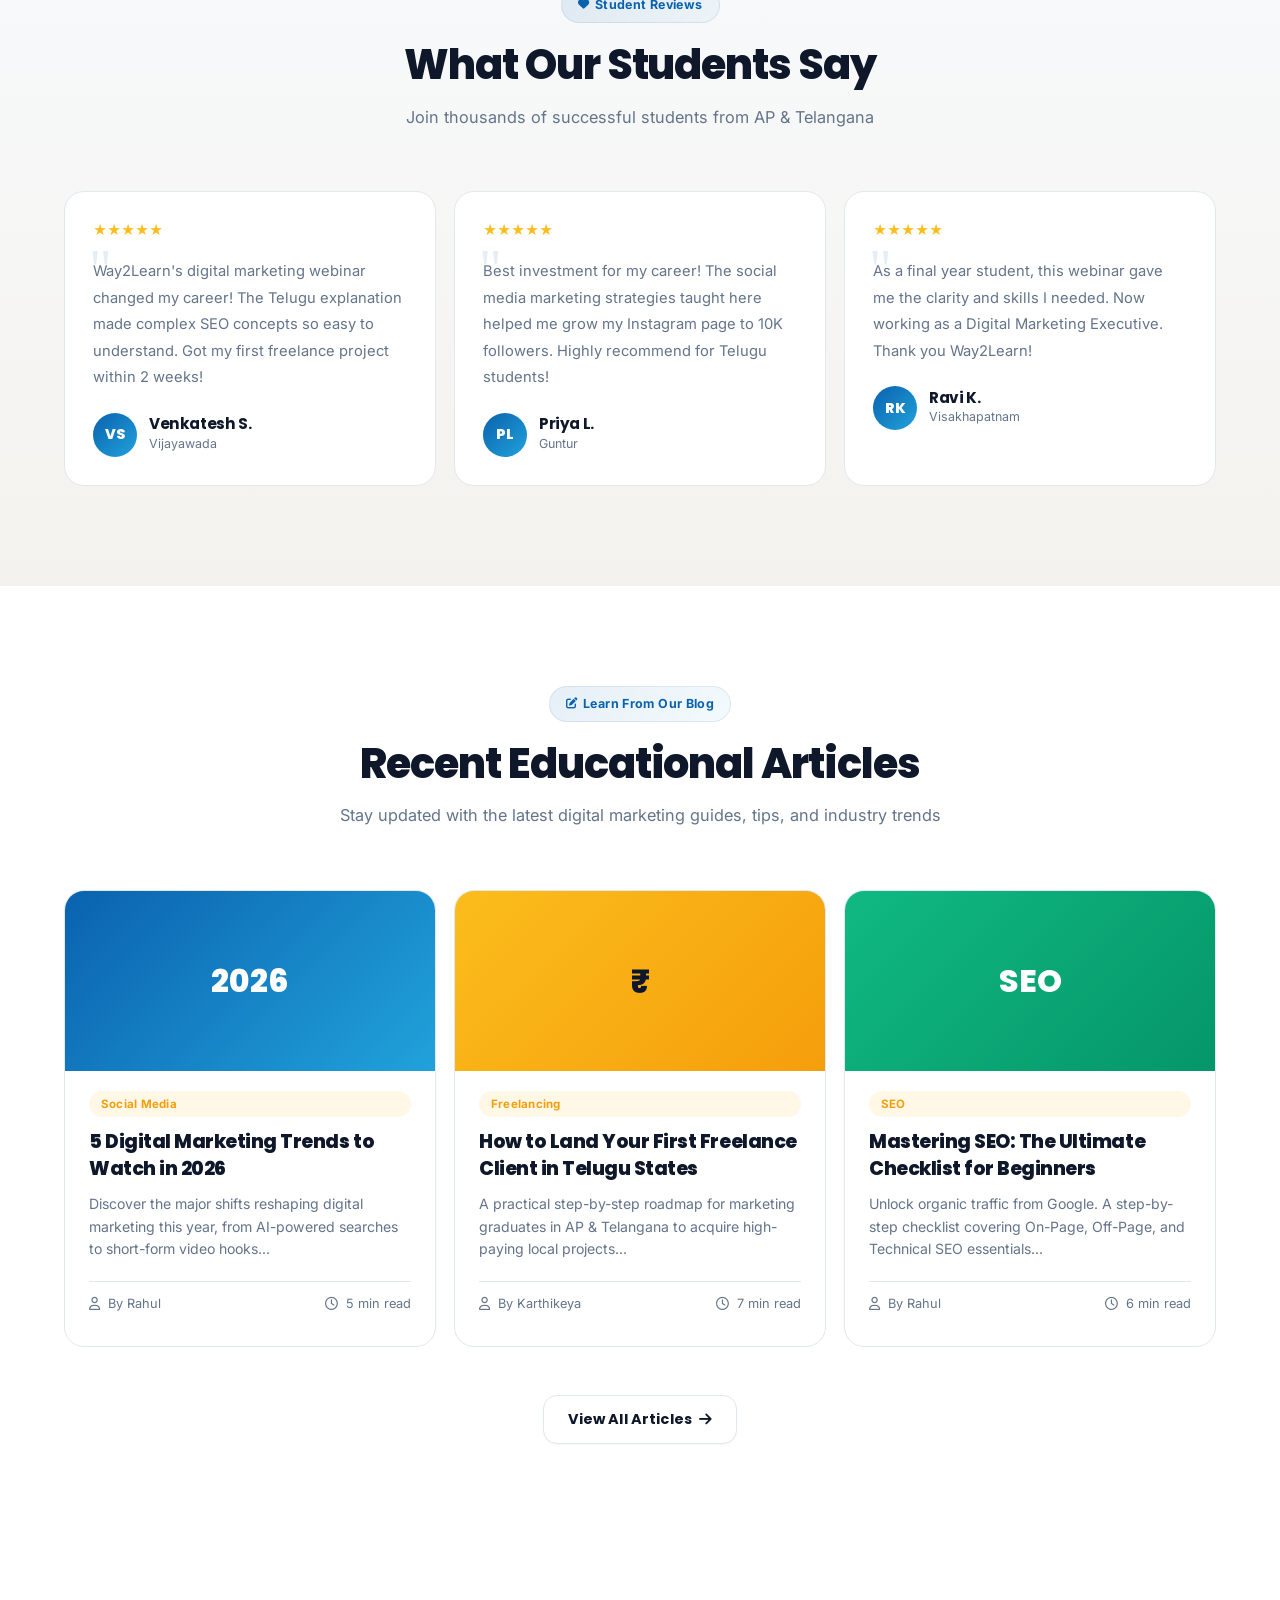
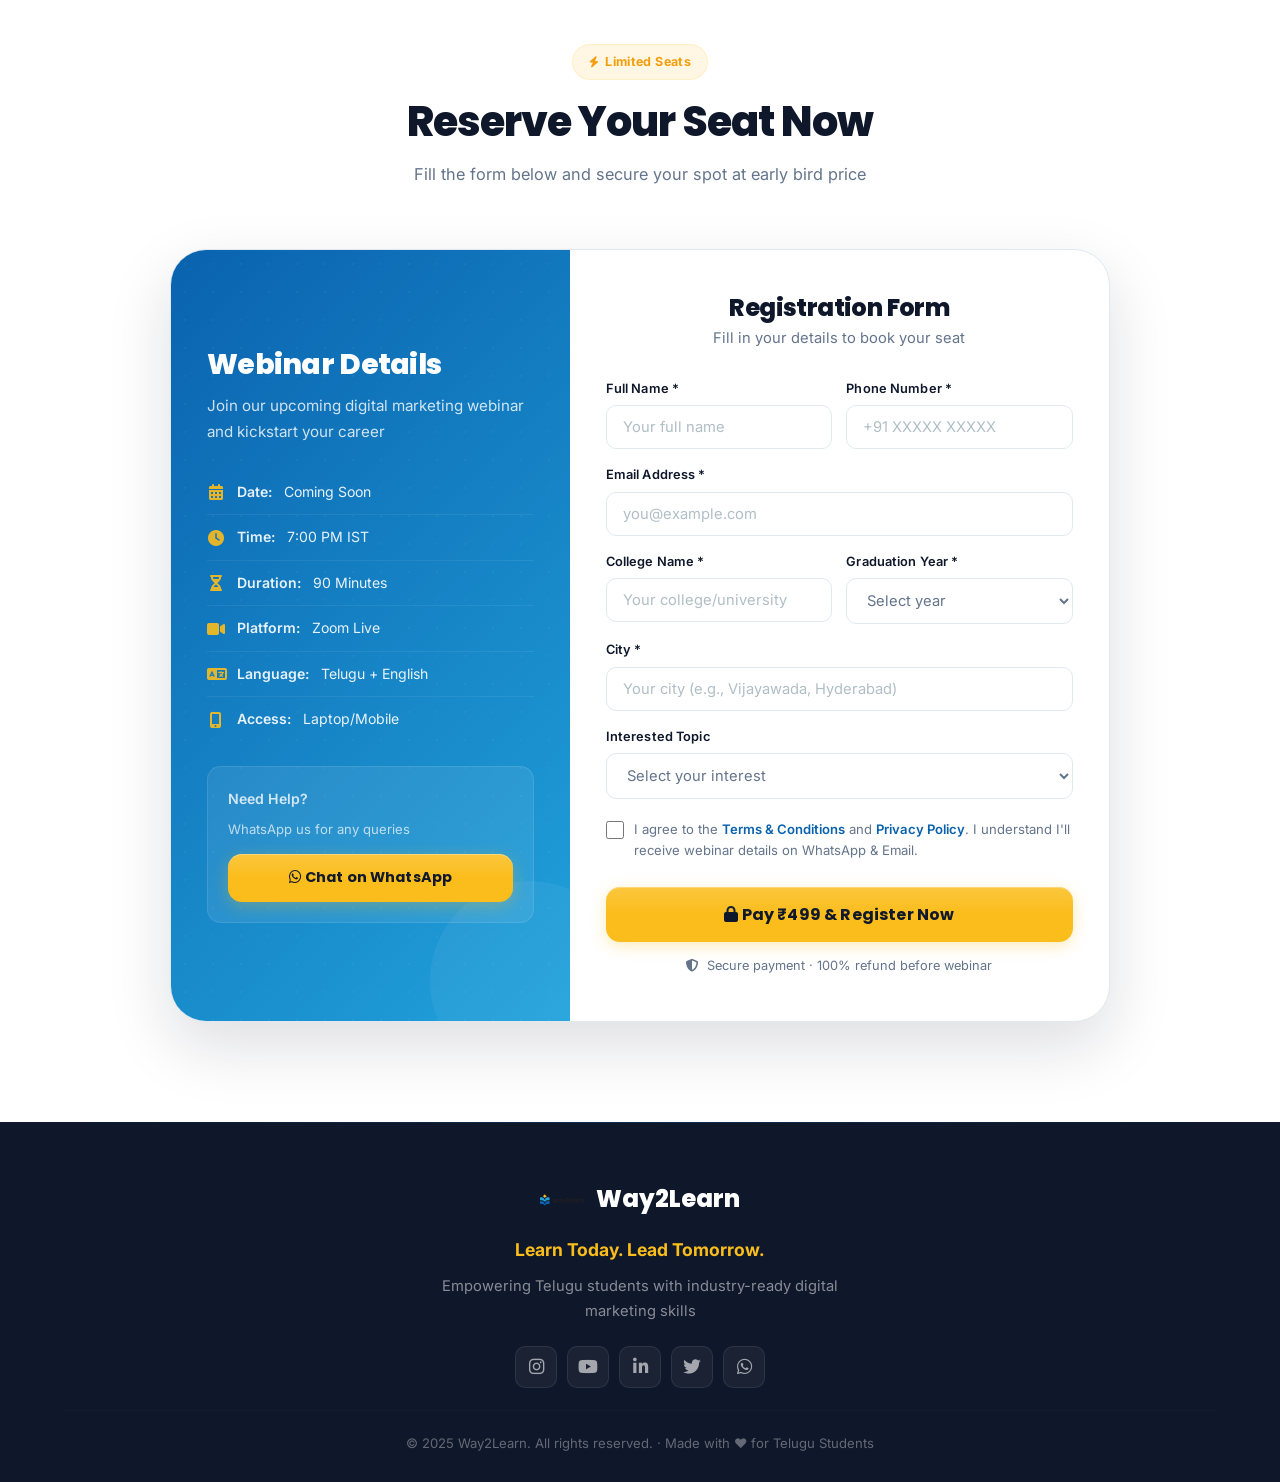
==== commit 579e131d: "Enable markdown rendering, cover image uploads, and add robots.txt and sitemap.xml for full SEO supp" ====
--- a/index.html
+++ b/index.html
@@ -396,7 +396,9 @@
     <div class="topics-grid">
       <!-- Blog Card 1 -->
       <a href="article.html?id=5-digital-marketing-trends-2026" class="topic-card fade-up" style="display: flex; flex-direction: column; cursor: pointer;">
-        <div class="topic-icon" style="background: linear-gradient(135deg, #0A62AE 0%, #21A2DB 100%); color: white; display: grid; place-items: center; border-radius: var(--radius-md); font-weight: bold; font-size: 1.2rem;">2026</div>
+        <div class="card-cover" style="height: 180px; background: linear-gradient(135deg, #0A62AE 0%, #21A2DB 100%); border-radius: var(--radius-md) var(--radius-md) 0 0; margin: -32px -24px 20px -24px; position: relative; overflow: hidden;">
+          <div style="position: absolute; inset: 0; display: grid; place-items: center; color: white; font-weight: 800; font-size: 2rem; font-family: 'Poppins', sans-serif;">2026</div>
+        </div>
         <span class="topic-tag" style="margin-bottom: 12px; display: inline-block;">Social Media</span>
         <h3 style="font-size: 1.2rem; line-height: 1.4; margin-bottom: 10px; color: var(--dark);">5 Digital Marketing Trends to Watch in 2026</h3>
         <p style="font-size: 0.88rem; color: var(--text-light); margin-bottom: 20px; line-height: 1.6;">Discover the major shifts reshaping digital marketing this year, from AI-powered searches to short-form video hooks...</p>
@@ -408,7 +410,9 @@
 
       <!-- Blog Card 2 -->
       <a href="article.html?id=how-to-land-freelance-clients-telugu-states" class="topic-card fade-up" style="display: flex; flex-direction: column; cursor: pointer;">
-        <div class="topic-icon" style="background: linear-gradient(135deg, #FBBD1C 0%, #F59E0B 100%); color: var(--dark); display: grid; place-items: center; border-radius: var(--radius-md); font-weight: bold; font-size: 1.2rem;">₹</div>
+        <div class="card-cover" style="height: 180px; background: linear-gradient(135deg, #FBBD1C 0%, #F59E0B 100%); border-radius: var(--radius-md) var(--radius-md) 0 0; margin: -32px -24px 20px -24px; position: relative; overflow: hidden;">
+          <div style="position: absolute; inset: 0; display: grid; place-items: center; color: var(--dark); font-weight: 800; font-size: 2rem; font-family: 'Poppins', sans-serif;">₹</div>
+        </div>
         <span class="topic-tag" style="margin-bottom: 12px; display: inline-block;">Freelancing</span>
         <h3 style="font-size: 1.2rem; line-height: 1.4; margin-bottom: 10px; color: var(--dark);">How to Land Your First Freelance Client in Telugu States</h3>
         <p style="font-size: 0.88rem; color: var(--text-light); margin-bottom: 20px; line-height: 1.6;">A practical step-by-step roadmap for marketing graduates in AP & Telangana to acquire high-paying local projects...</p>
@@ -420,7 +424,9 @@
 
       <!-- Blog Card 3 -->
       <a href="article.html?id=mastering-seo-beginner-checklist" class="topic-card fade-up" style="display: flex; flex-direction: column; cursor: pointer;">
-        <div class="topic-icon" style="background: linear-gradient(135deg, #10B981 0%, #059669 100%); color: white; display: grid; place-items: center; border-radius: var(--radius-md); font-weight: bold; font-size: 1.2rem;">SEO</div>
+        <div class="card-cover" style="height: 180px; background: linear-gradient(135deg, #10B981 0%, #059669 100%); border-radius: var(--radius-md) var(--radius-md) 0 0; margin: -32px -24px 20px -24px; position: relative; overflow: hidden;">
+          <div style="position: absolute; inset: 0; display: grid; place-items: center; color: white; font-weight: 800; font-size: 2rem; font-family: 'Poppins', sans-serif;">SEO</div>
+        </div>
         <span class="topic-tag" style="margin-bottom: 12px; display: inline-block;">SEO</span>
         <h3 style="font-size: 1.2rem; line-height: 1.4; margin-bottom: 10px; color: var(--dark);">Mastering SEO: The Ultimate Checklist for Beginners</h3>
         <p style="font-size: 0.88rem; color: var(--text-light); margin-bottom: 20px; line-height: 1.6;">Unlock organic traffic from Google. A step-by-step checklist covering On-Page, Off-Page, and Technical SEO essentials...</p>
